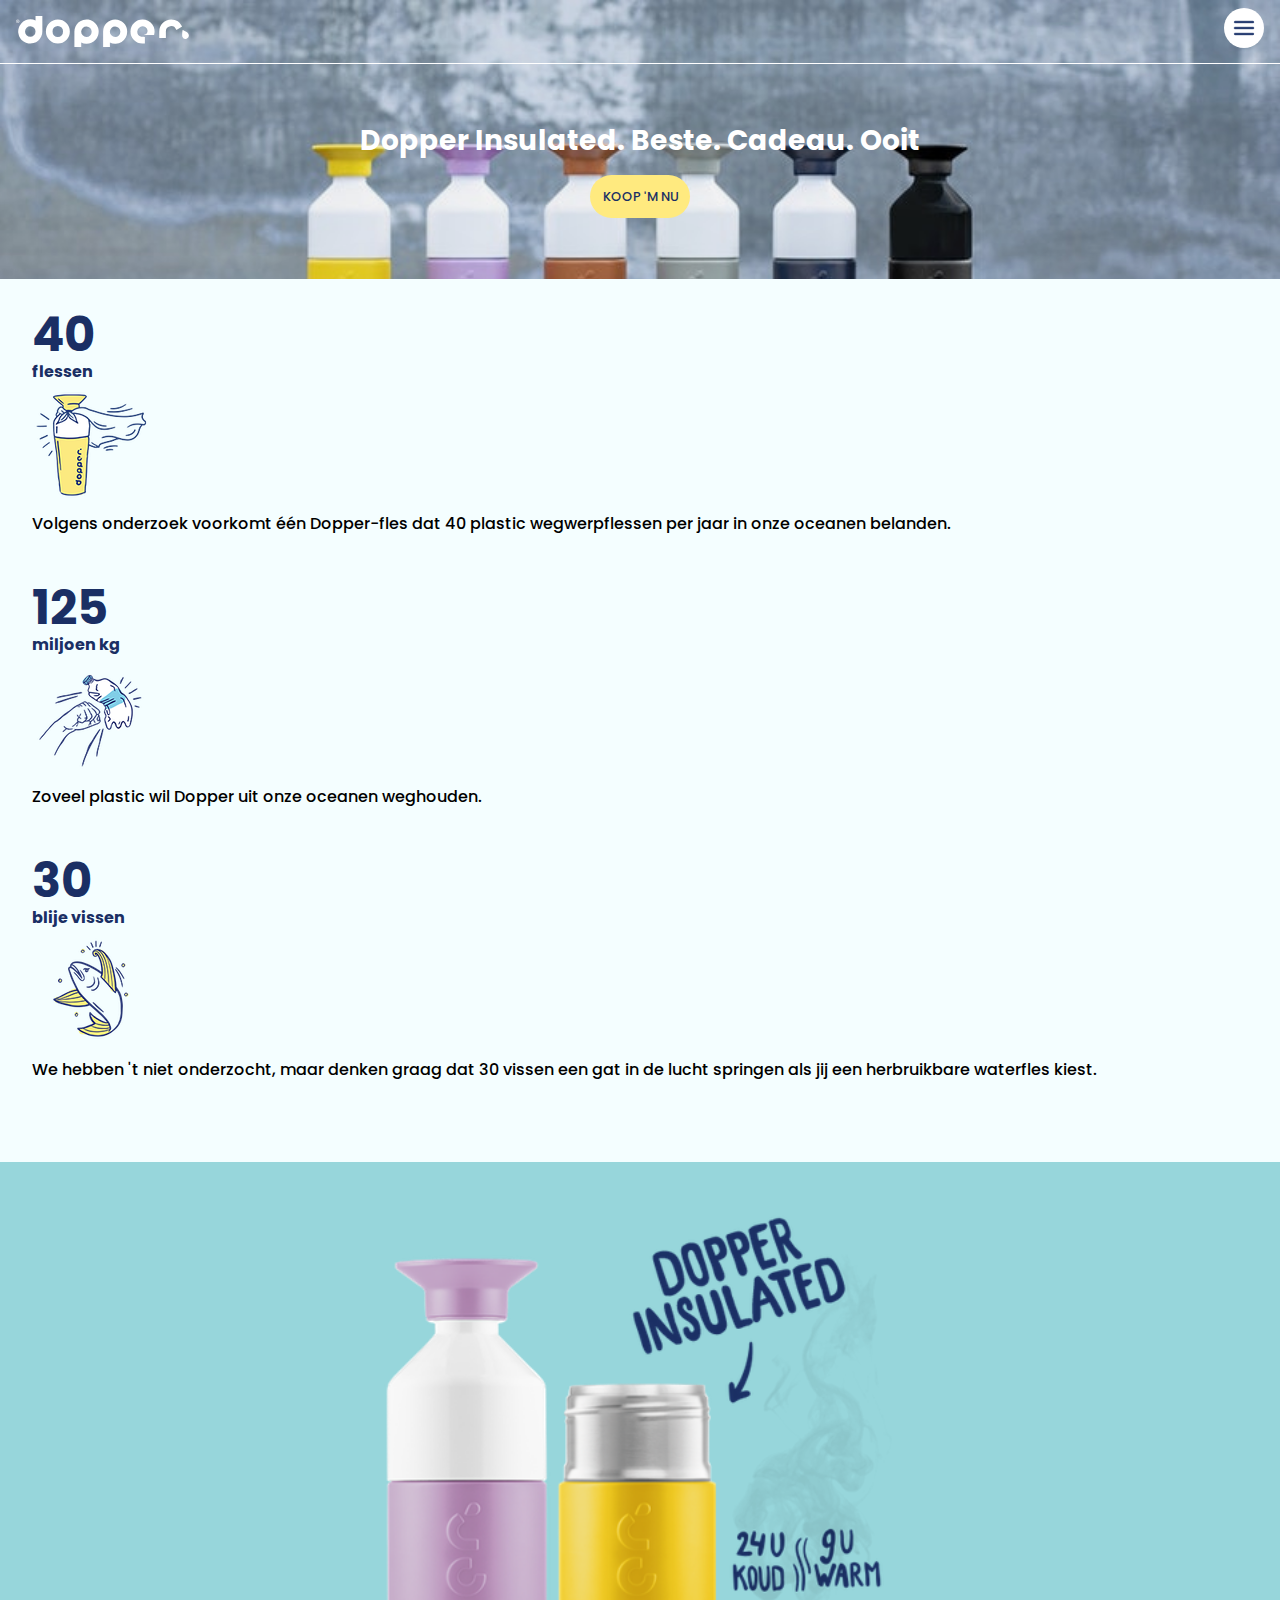
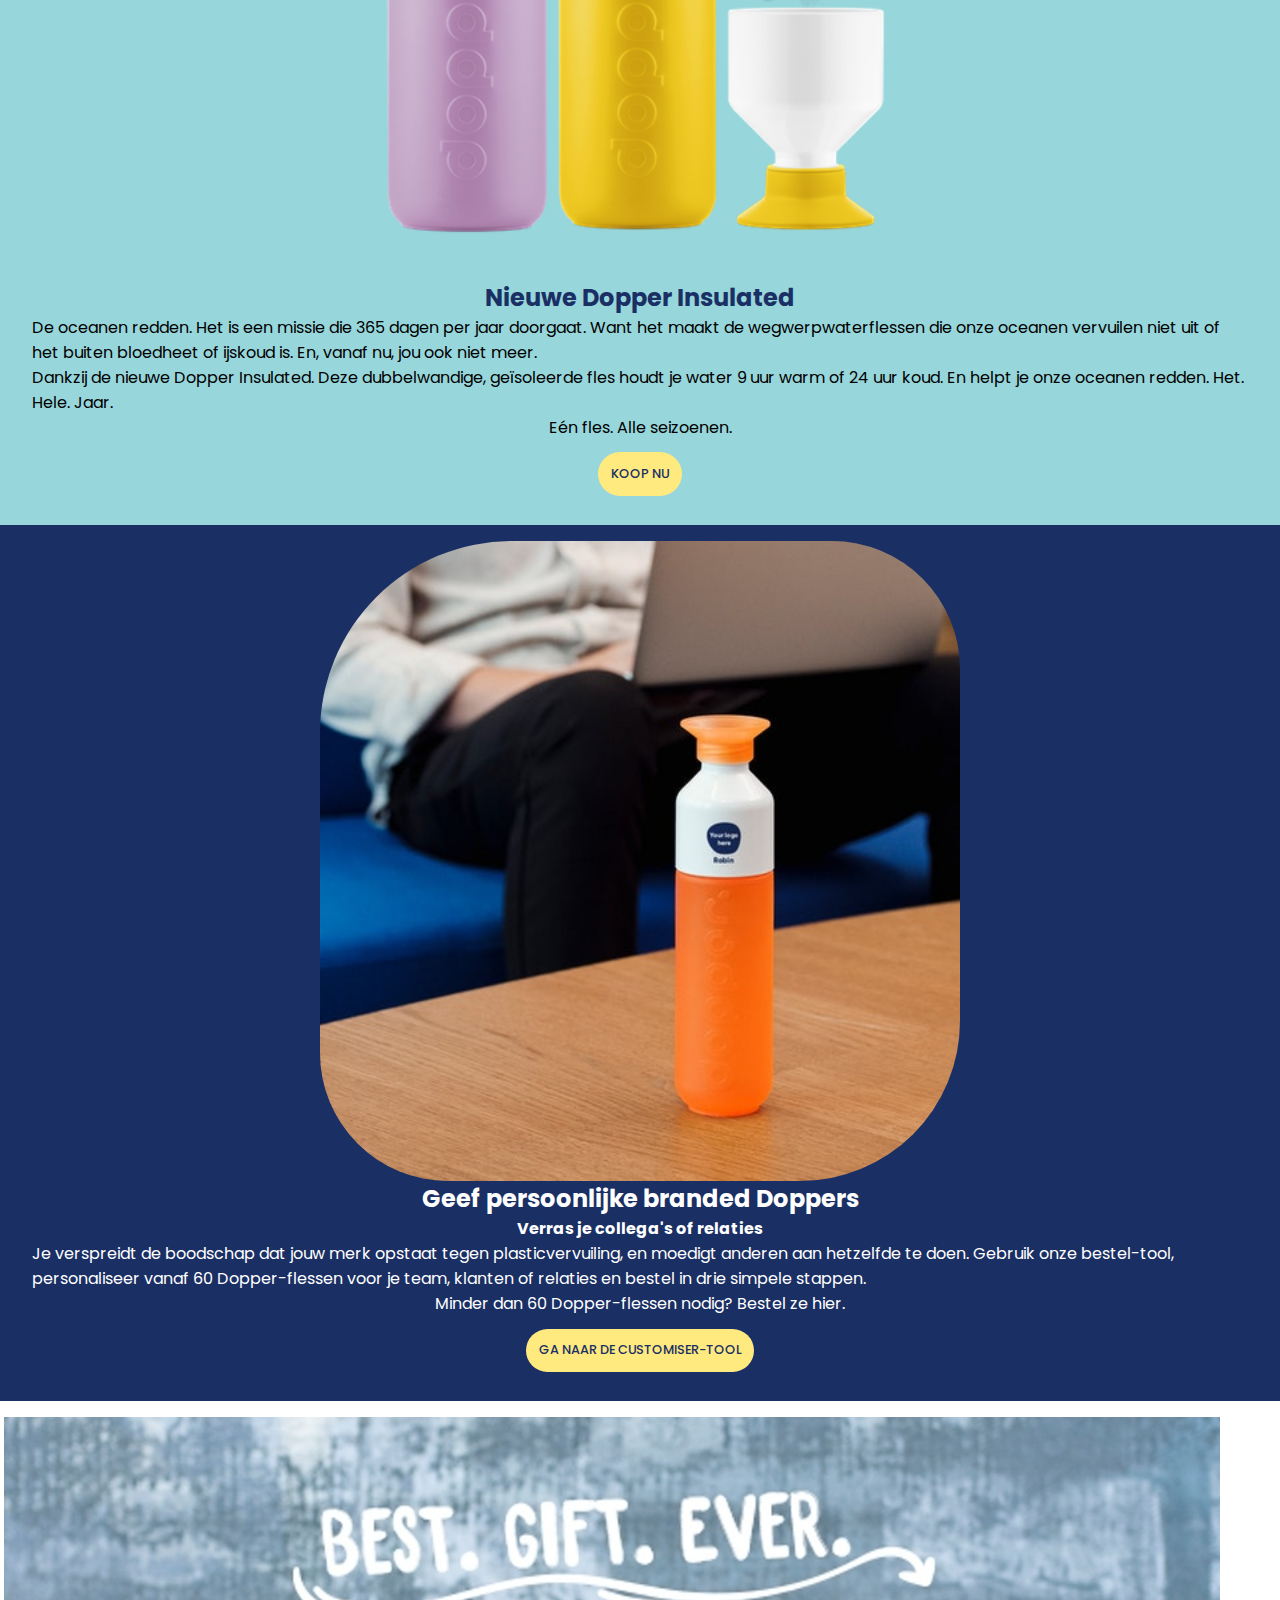
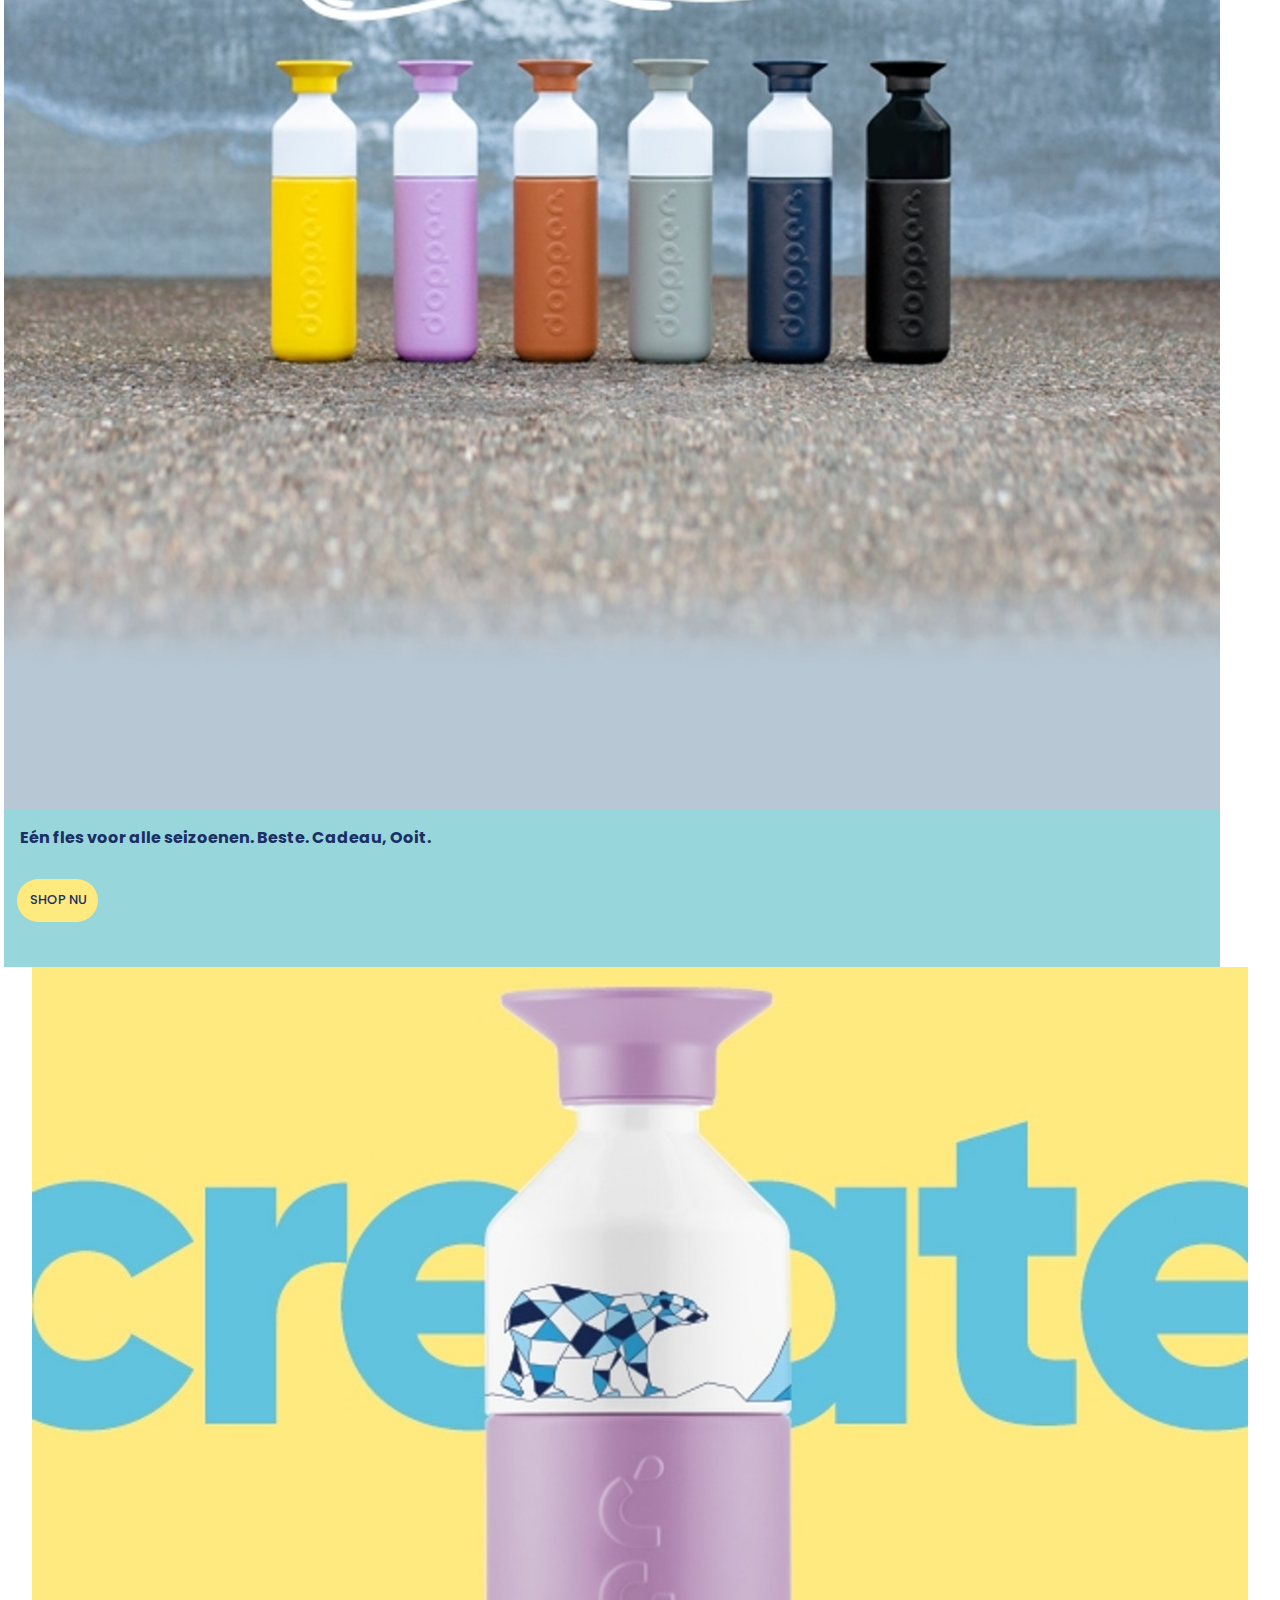
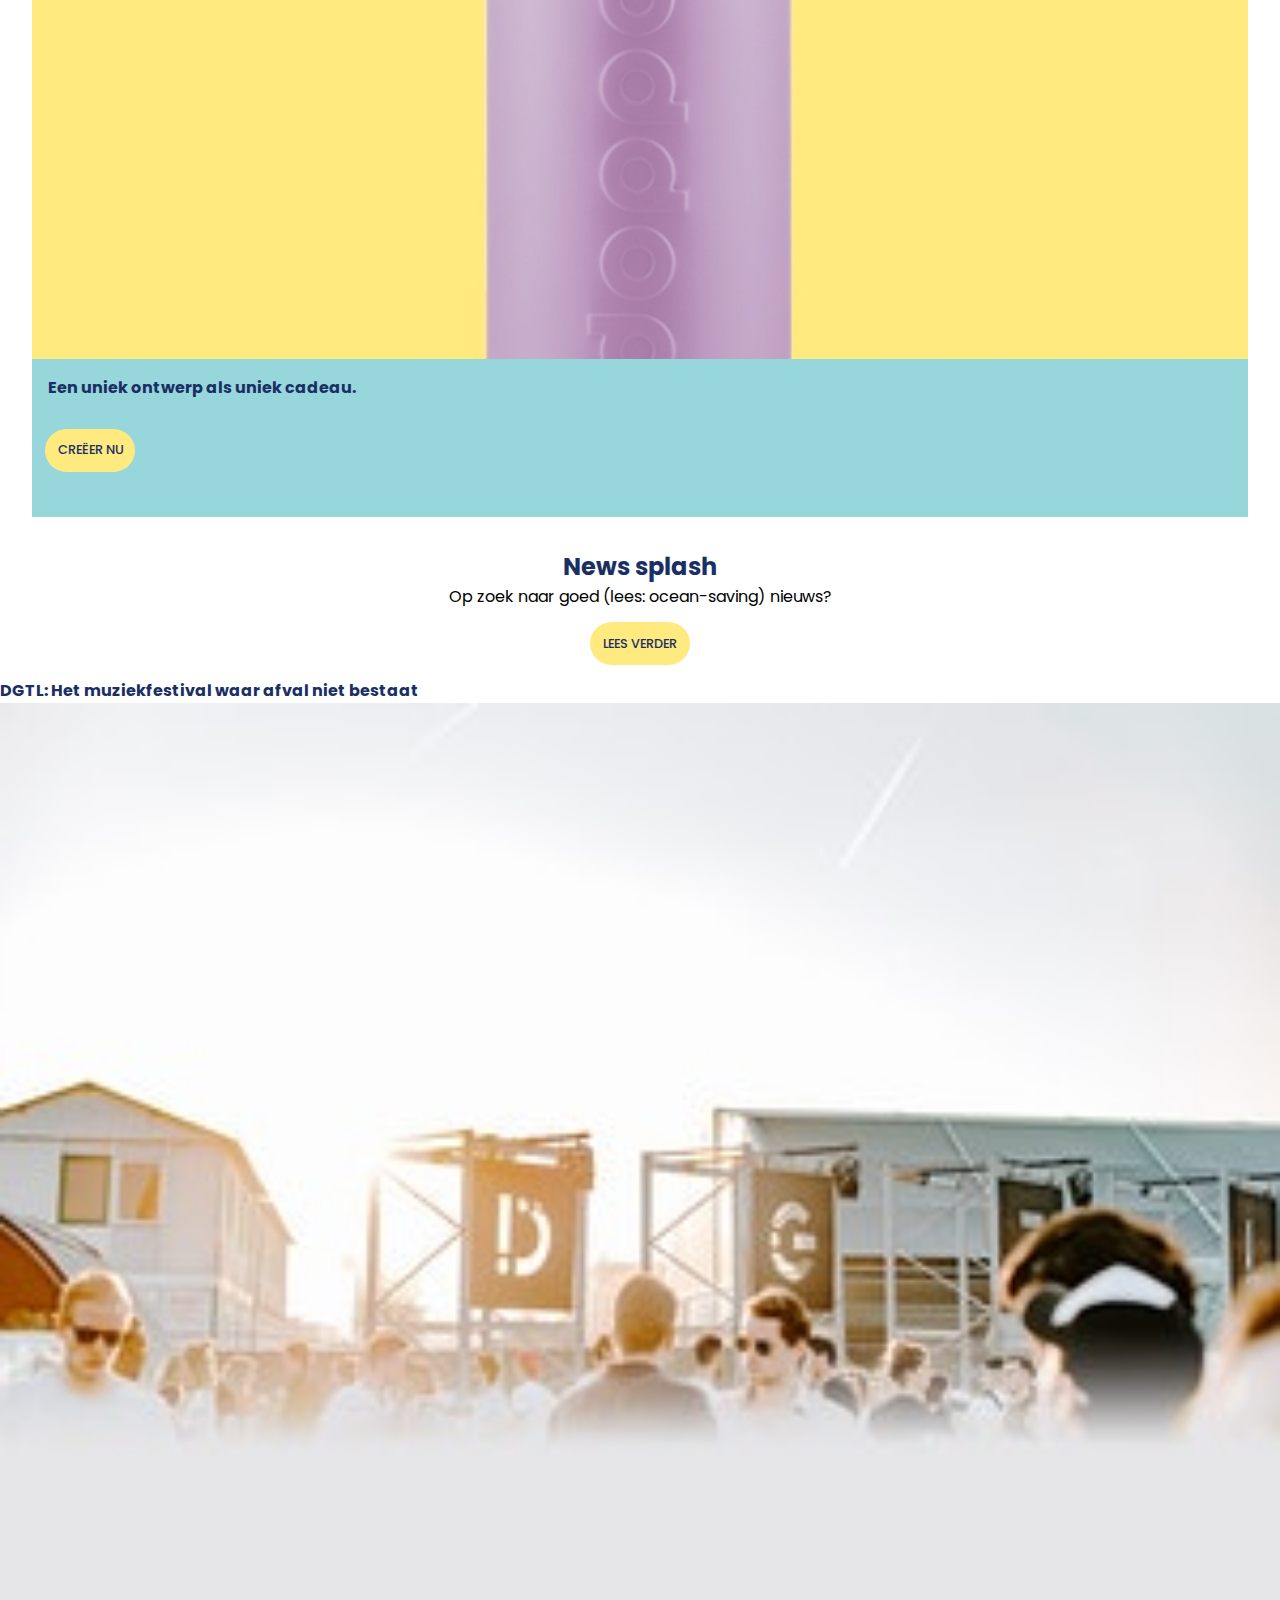
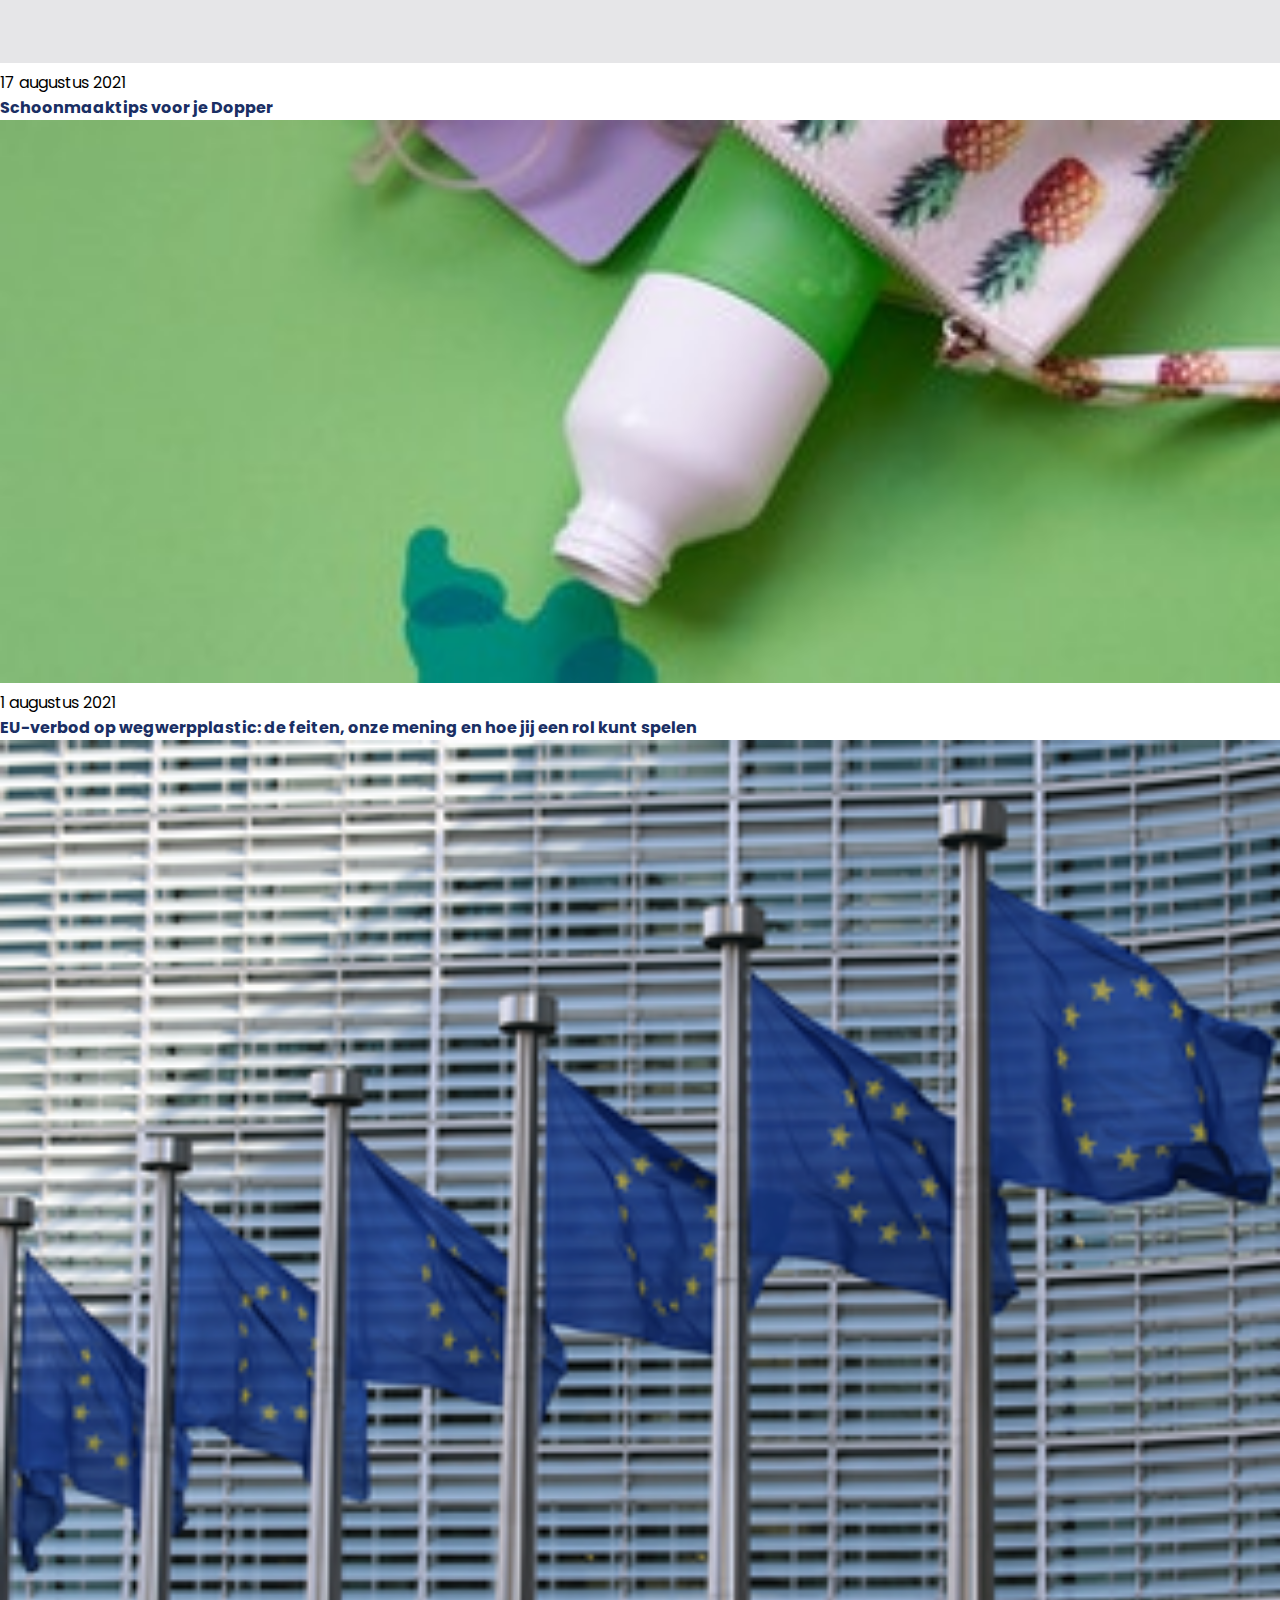
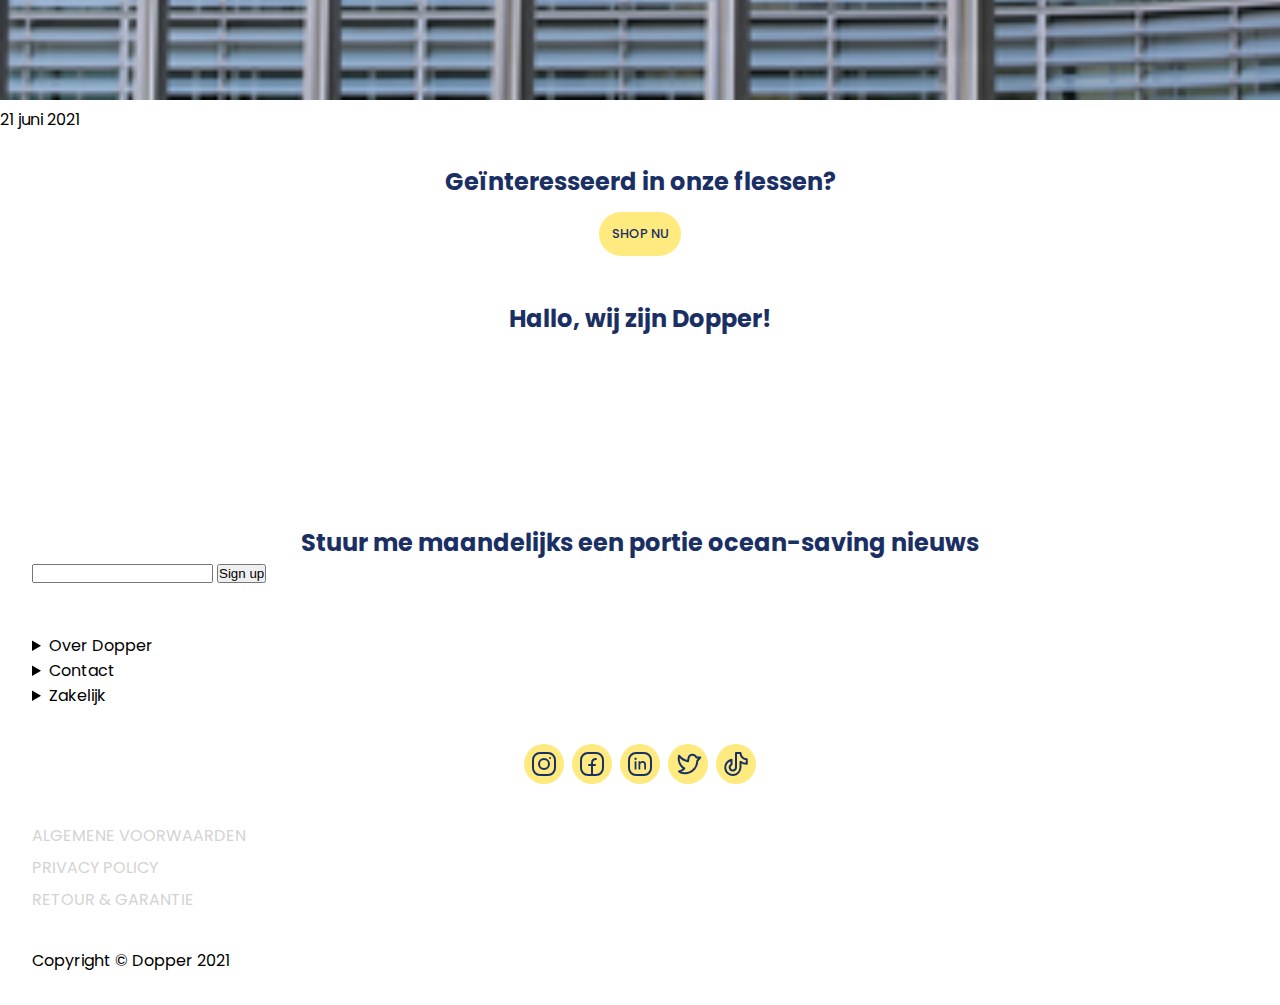
==== index.html @ 1d592035 "Add files via upload" ====
<!doctype html>
<html lang="nl">

<head>
	<meta charset="UTF-8">
	<meta name="author" content="jouw naam">
	<meta name="viewport" content="width=device-width, initial-scale=1">

	<title>Dopper</title>

	<link href="styles/style.css" rel="stylesheet">
	<link rel="preconnect" href="https://fonts.googleapis.com">
	<link rel="preconnect" href="https://fonts.gstatic.com" crossorigin>
	<link href="https://fonts.googleapis.com/css2?family=Poppins:ital,wght@0,100;0,200;0,300;0,400;0,500;0,600;0,700;0,800;0,900;1,100;1,200;1,300;1,400;1,500;1,600;1,700;1,800;1,900&display=swap" rel="stylesheet">
	<link rel="icon" type="image/svg+xml" href="images/dopper-favicon.png">
</head>

<body>
	<header>
		<section>
			<img src="./images/dopperwit.svg" alt="Dopper logo wit"> <!-- Logo -->
			<a><img src="./images/menu.png" alt="Hamburger menu"></a> <!-- Menu icon -->
		</section>
		<!-- Navigation -->
		<nav>
			<ul>
				<li><a href="#">Join our wave</a></li>
				<li><a href="./index.html">Home</a></li>
				<li><a href="./shop.html">Shop</a></li>
				<li><a href="#">Onze Missie</a></li>
				<li><a href="#">Zakelijk</a></li>
				<li><a href="#">Projecten</a></li>
				<li><a href="#">Blog</a></li>
			</ul>
		</nav>

		<!-- Intro tekst en button -->
		<section>
			<h1>Dopper Insulated. Beste. Cadeau. Ooit</h1>
			<a href="./shop.html">Koop 'm nu</a>
		</section>
	</header>
	<main>

		<!-- Lijst met data over Dopper -->
		<ul>
			<li>
				<h3><span>40</span> flessen</h3>

				<img src="./images/dopperhero.png" alt="Dopperfles met cape">
				<p>Volgens onderzoek voorkomt één Dopper-fles dat 40 plastic wegwerpflessen per jaar in onze oceanen
					belanden.</p>
			</li>
			<li>
				<h3><span>125</span> miljoen kg</h3>
				<img src="./images/dopperpunch.png" alt="Wegslaan van een plastic fles">
				<p>Zoveel plastic wil Dopper uit onze oceanen weghouden.</p>
			</li>
			<li>
				<h3><span>30</span> blije vissen</h3>
				<img src="./images/dopperfish.png" alt="Blije vis">
				<p>We hebben 't niet onderzocht, maar denken graag dat 30 vissen een gat in de lucht springen als jij
					een herbruikbare waterfles kiest.</p>
			</li>
		</ul>

		<!-- Cards -->
		<section>
			<h2>Nieuwe Dopper Insulated</h2>
			<img src="./images/dopper-insulated.png" alt="Dopper insulated, 24 uur koud en 9 uur warm">
			<p>De oceanen redden. Het is een missie die 365 dagen per jaar doorgaat. Want het maakt de
				wegwerpwaterflessen die onze oceanen vervuilen niet uit of het buiten bloedheet of ijskoud is. En, vanaf
				nu, jou ook niet meer.
			</p>
			<p>Dankzij de nieuwe Dopper Insulated. Deze dubbelwandige, geïsoleerde fles houdt je water 9 uur warm of 24
				uur koud. En helpt je onze oceanen redden. Het. Hele. Jaar.
			</p>
			<p>Eén fles. Alle seizoenen.</p>
			<a href="#">Koop nu</a>
		</section>
		<section>
			<h2>Geef persoonlijke branded Doppers</h2>
			<h3>Verras je collega's of relaties</h3>
			<img src="./images/branded-dopper.jpg" alt="Branded dopperfles">
			<p>Je verspreidt de boodschap dat jouw merk opstaat tegen plasticvervuiling, en moedigt anderen aan
				hetzelfde te doen. Gebruik onze bestel-tool, personaliseer vanaf 60 Dopper-flessen voor je team, klanten
				of relaties en bestel in drie simpele stappen.
			</p>
			<p>Minder dan 60 Dopper-flessen nodig? Bestel ze hier.</p>
			<a href="#">Ga naar de customiser-tool</a>
		</section>

		<section>
			<article>
				<h3>Eén fles voor alle seizoenen. Beste. Cadeau, Ooit.</h3>
				<img src="./images/best-gift-ever.jpg" alt="Selectie doppers als cadeau">
				<a href="#">Shop nu</a>
			</article>
			<article>
				<h3>Een uniek ontwerp als uniek cadeau.</h3>
				<img src="./images/create-dopper.jpg" alt="Dopper customizen">
				<a href="#">Creëer nu</a>
			</article>
		</section>

		<!-- Nieuws -->
		<section>
			<h2>News splash</h2>
			<p>Op zoek naar goed (lees: ocean-saving) nieuws?</p>
			<a href="#">Lees verder</a>

			<ul>
				<li>
					<h3>DGTL: Het muziekfestival waar afval niet bestaat</h3>
					<img src="./images/dgtl-festival.jpg" alt="DGTL Festival">
					<time datetime="2021-08-17">17 augustus 2021</time>
				</li>
				<li>
					<h3>Schoonmaaktips voor je Dopper</h3>
					<img src="./images/schoonmaken-dopper.jpg" alt="Schoonmaken Dopperfles">
					<time datetime="2021-08-01">1 augustus 2021</time>
				</li>
				<li>
					<h3>EU-verbod op wegwerpplastic: de feiten, onze mening en hoe jij een rol kunt spelen</h3>
					<img src="./images/eu-flags.png" alt="EU vlaggen">
					<time datetime="2021-06-21">21 juni 2021</time>
				</li>
			</ul>
		</section>

		<!-- Shop -->
		<section>
			<h2>Geïnteresseerd in onze flessen?</h2>
			<a href="./shop.html">Shop nu</a>
		</section>

		<!-- Wij zijn Dopper. introvideo -->
		<section>
			<h2>Hallo, wij zijn Dopper!</h2>
			<video></video>
		</section>

		<!-- Nieuwsbrief -->
		<section>
			<h2>Stuur me maandelijks een portie ocean-saving nieuws</h2>
			<form>
				<input type="email" name="email" id="email" required>
				<input type="submit" value="Sign up">
			</form>
		</section>
	</main>

	<footer>
		<!-- Details en summary voor FAQ -->
		<details>
			<summary>Over Dopper</summary>
			<ul>
				<li>
					<a href="#">Over Dopper</a>
				</li>
				<li>
					<a href="#">Onze projecten</a>
				</li>
				<li>
					<a href="#">Het team</a>
				</li>
			</ul>
		</details>

		<details>
			<summary>Contact</summary>
		</details>

		<details>
			<summary>Zakelijk</summary>
		</details>

		<!-- Socials buttons -->
		<section>
			<ul>
				<li>
					<a href="#"><img src="./images/instagram-icon.svg" alt="Instagram icon"></a>
				</li>
				<li>
					<a href="#"><img src="./images/facebook-icon.svg" alt="Facebook icon"></a>
				</li>
				<li>
					<a href="#"><img src="./images/linkedin-icon.svg" alt="LinkedIn icon"></a>
				</li>
				<li>
					<a href="#"><img src="./images/twitter-icon.svg" alt="Twitter icon"></a>
				</li>
				<li>
					<a href="#"><img src="./images/tiktok-icon.svg" alt="TikTok icon"></a>
				</li>
			</ul>
		</section>

		<!-- Algemene voorwaarden, privacy policy etc.-->
		<ul>
			<li><a href="#">Algemene voorwaarden</a></li>
			<li><a href="#">Privacy Policy</a></li>
			<li><a href="#">Retour & garantie</a></li>
		</ul>

		<p>Copyright © Dopper 2021</p>
	</footer>

	<script src="scripts/script.js"></script>
</body>

</html>
---- styles/style.css ----
/*CSS Reset http://meyerweb.com/eric/tools/css/reset/ */  

html, body, div, span, applet, object, iframe,
h1, h2, h3, h4, h5, h6, p, blockquote, pre,
a, abbr, acronym, address, big, cite, code,
del, dfn, em, img, ins, kbd, q, s, samp,
small, strike, strong, sub, sup, tt, var,
b, u, i, center,
dl, dt, dd, ol, ul, li,
fieldset, form, label, legend,
table, caption, tbody, tfoot, thead, tr, th, td,
article, aside, canvas, details, embed, 
figure, figcaption, footer, header, hgroup, 
menu, nav, output, ruby, section, summary,
time, mark, audio, video {
	margin: 0;
	padding: 0;
	border: 0;
	font-size: 100%;
	font: inherit;
	vertical-align: baseline;
}

/* CSS Document */
*, *::after, *::before, html {
  box-sizing:border-box;  
  padding: 0;
  margin: 0;
}

/* Defining variables for color palette */
:root {
  --brand-color-lightblue: RGB(244, 254, 255);
  --brand-color-darkblue: RGB(26, 47, 100);
  --brand-color-teal: RGB(151, 214, 219);
  --brand-color-yellow: RGB(255, 234, 127);
  --brand-color-white: white;
  --brand-color-lightgray: lightgray;
  --brand-color-black-overlay: rgba(0, 0, 0, 0.2);

}

body {
  font-family: 'Poppins', sans-serif;
}

h1 {
  margin-top: 2em;

  font-size: 1.75em;
  font-weight: 700;
  color: var(--brand-color-white);
  text-align: center;
}

h2 {
font-weight: 700;
font-size: 1.5em;
text-align: center;
color: var(--brand-color-darkblue);
}

h3 {
  font-weight: 700;
  color: var(--brand-color-darkblue);
}

p {
  text-align: left;
}

header {
  position: relative;
  width: 100%;
  height: auto;

  display: flex;
  flex-direction: column;
  align-items: center;
  justify-content: center;

  /* background: var(--brand-color-black-overlay); */

  /* add background color as overlay to image with z-index -1 */
  background-image: url("../images/homepage-header.jpg");
  background-position: center top;
  background-repeat: no-repeat;
  background-size: cover;
  box-shadow: inset 0 0 48em var(--brand-color-black-overlay);
}

header nav {
  display: flex;
  align-items: left;
  flex-direction: column;

}

header nav ul {
  padding: 4em 2em 2em 2em;

  position: fixed;
  left: 0;
  top: 0;
  bottom: 0;
  right: 0;

  list-style: none;
  background-color: var(--brand-color-white);

  line-height: 3;

  /* places the nav ul above all content, but below the heading*/
  z-index: 4;
  transform: translateX(100%);
}

header nav ul.showMenu {
  transform: translateX(0%);
}

header nav ul li a {
  text-decoration: none;
  color: var(--brand-color-darkblue);
  font-size: 1.75em;
  font-weight: 700;
  opacity: 0.6;
}

header nav ul li a:active, a:after {
  opacity: 1;
  text-decoration: underline;
  text-decoration-style: solid 3em;
  text-decoration-color: var(--brand-color-yellow);
}

header section:first-of-type {
  width: 100vw;
  position: fixed;
  top: 0;

  z-index: 5; /* fixed header should always be on front of other content */

  padding: .5em 1em .5em 1em;

  display: flex;
  flex-direction: row;
  justify-content: space-between;
  align-items: center;

  border-bottom: .1em solid var(--brand-color-white);
}

header section:first-of-type > img {
  /* width: 40vw;
  height: auto; */
  height: 2em;
  width: auto;
}

header section:first-of-type a img {
  width: 2.5em;
  height: 2.5em;
  
  padding: .5em;

  background-color: var(--brand-color-white);

  border-radius: 2em;
}

header section:nth-of-type(2) {
  display: flex;
  flex-direction: column;
  align-items: center;
  justify-content: center;

  margin: 4em 2em 3em 2em;
}

header section:nth-of-type(2) a {
  font-size: 0.8em;
  text-decoration: none;
  font-weight: 500;
  text-transform: uppercase;

  color: var(--brand-color-darkblue);
  background-color: var(--brand-color-yellow);
  padding: 1em;
  margin: 1em;

  border-radius: 2em;
}

main a {
  font-size: 0.8em;
  text-decoration: none;
  font-weight: 500;
  text-transform: uppercase;

  color: var(--brand-color-darkblue);
  background-color: var(--brand-color-yellow);
  padding: 1em;
  margin: 1em;

  border-radius: 2em;
}

/* selector for the direct ul child of the main element */
main > ul {
  list-style-type: none;
  background-color: var(--brand-color-lightblue);
  padding: 2em;
}

main > ul p {
  font-weight: 500;
}

main > ul li {
  margin-bottom: 3em;
}

main > ul li h3 {
  word-break: break-word;
  width: 8em;
}

main > ul li h3 span {
  font-size: 3em;
  line-height: 1;
  padding-right: 1em;
}

main section {
  padding: 1em 2em 1em 2em;
}

main section:first-of-type {
  display: flex;
  flex-direction: column;
  justify-content: center;
  align-items: center;

  background-color: var(--brand-color-teal);
}

main section:first-of-type img {
  width: 50vw;
  /* puts image first in flex-order */
  order: -1;
}

main section:nth-of-type(2) {
  display: flex;
  flex-direction: column;
  justify-content: center;
  align-items: center;

  background-color: var(--brand-color-darkblue);
  color: var(--brand-color-white);
}

main section:nth-of-type(2) h2, 
main section:nth-of-type(2) h3 {
  color: var(--brand-color-white);
}

main section:nth-of-type(2) img {
  width: 50vw;
  /* puts image first in flex-order */
  order: -1; 

  /* crops the image asymmetrically: roundness in 4 values */
  border-radius: 12em 8em 10em 8em;
}

main section:nth-of-type(3) {
  /* position is relative so two child sections can be placed inside it with absolute positions */
  position: relative;
}

main section:nth-of-type(3) article {
  display: flex;
  flex-direction: column;
  align-items: flex-start;
  justify-content: flex-start;

  padding-bottom: 2em;

  background-color: var(--brand-color-teal);
}

main section:nth-of-type(3) article:first-of-type {
  position: relative;
  right: 1.75em;
}

main section:nth-of-type(3) article img {
  width: 100%;

  order: -1;
}

main section:nth-of-type(3) article h3 {
  padding: 1em;
}

main section:nth-of-type(4) img {
width: 100vw;
padding: 0;
}

main section:nth-of-type(4) ul {
  list-style: none;
}

main section:nth-of-type(4) {
  display: flex;
  flex-direction: column;
  justify-content: flex-start;
  align-items: center;
}

main section:nth-of-type(5) {
  display: flex;
  flex-direction: column;
  align-items: center;
  justify-content: center;
}

footer {
  padding: 2em;
}

/* details here*/

/* social media links */
footer section {
  display: flex;
  align-items: center;
  justify-content: center;

  margin-top: 2em;
}

footer section ul {
  display: flex;
  flex-direction: row;
  justify-content: flex-start;

  text-decoration: none;
  list-style: none;
}

footer section ul li {
  padding: .25em;
  margin: .25em;
  background-color: var(--brand-color-yellow);
  border-radius: 2em;
}

footer section ul li a {
  display: flex;
  align-items: center;
  justify-content: center;
}

/* extra links (terms & conditions, privacy policy & return policy) */
footer > ul {
  margin-top: 2em;
  list-style: none;
}

footer > ul li a {
  text-decoration: none;
  line-height: 2;

  color: var(--brand-color-lightgray);
  text-transform: uppercase;
}

/* copyright p */
footer p {
  margin-top: 2em;
}
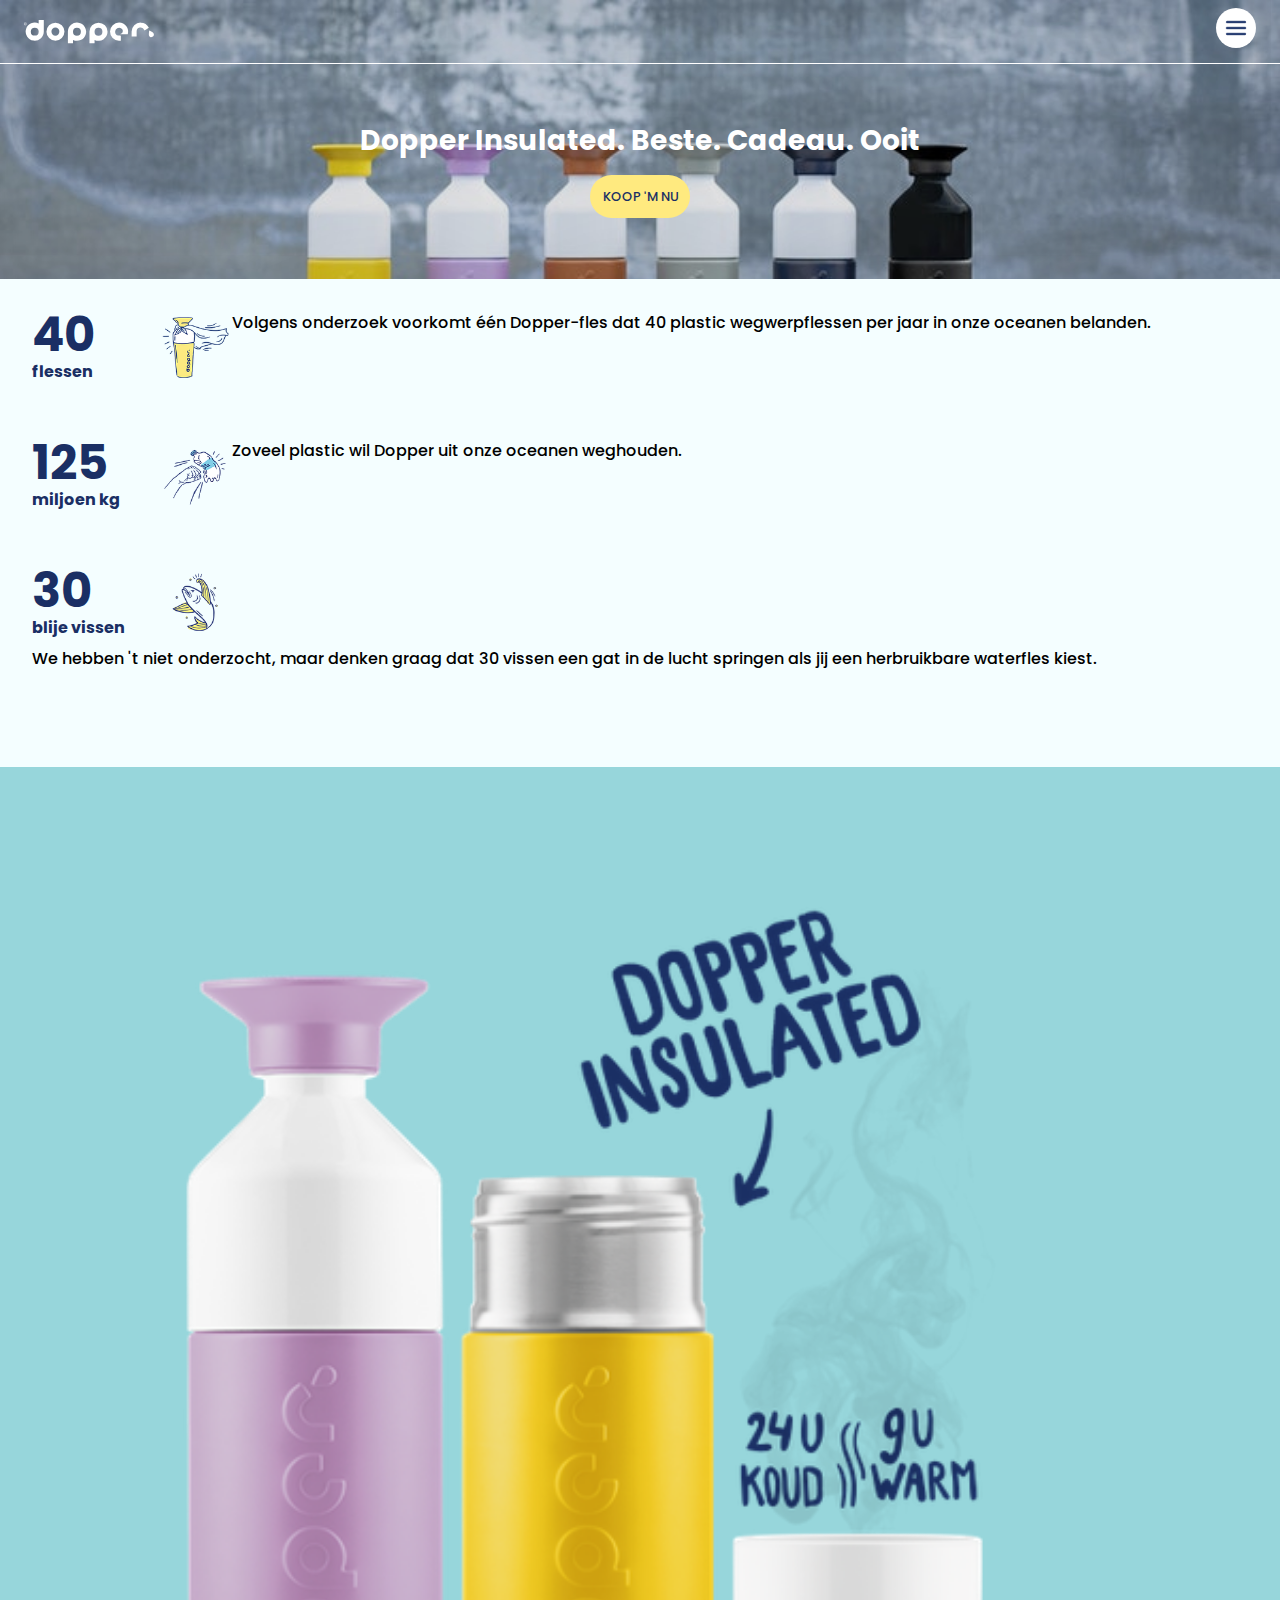
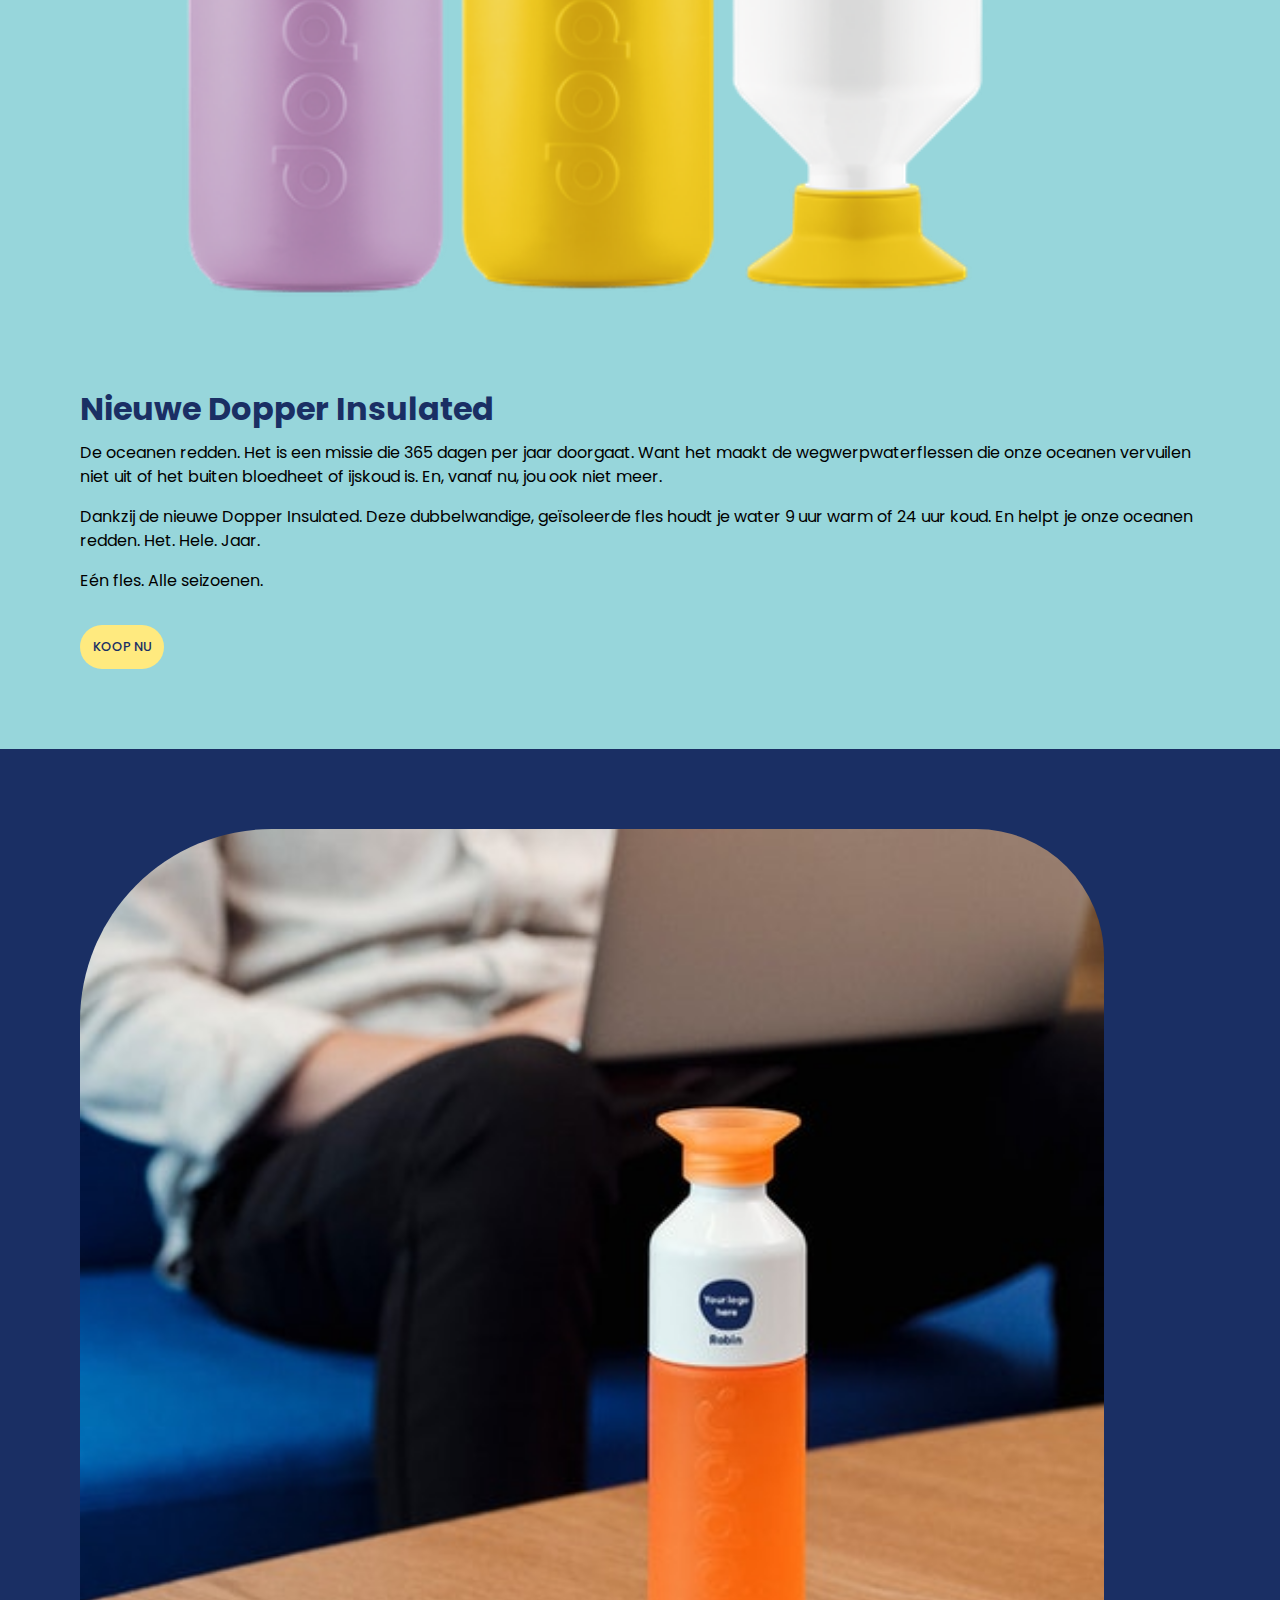
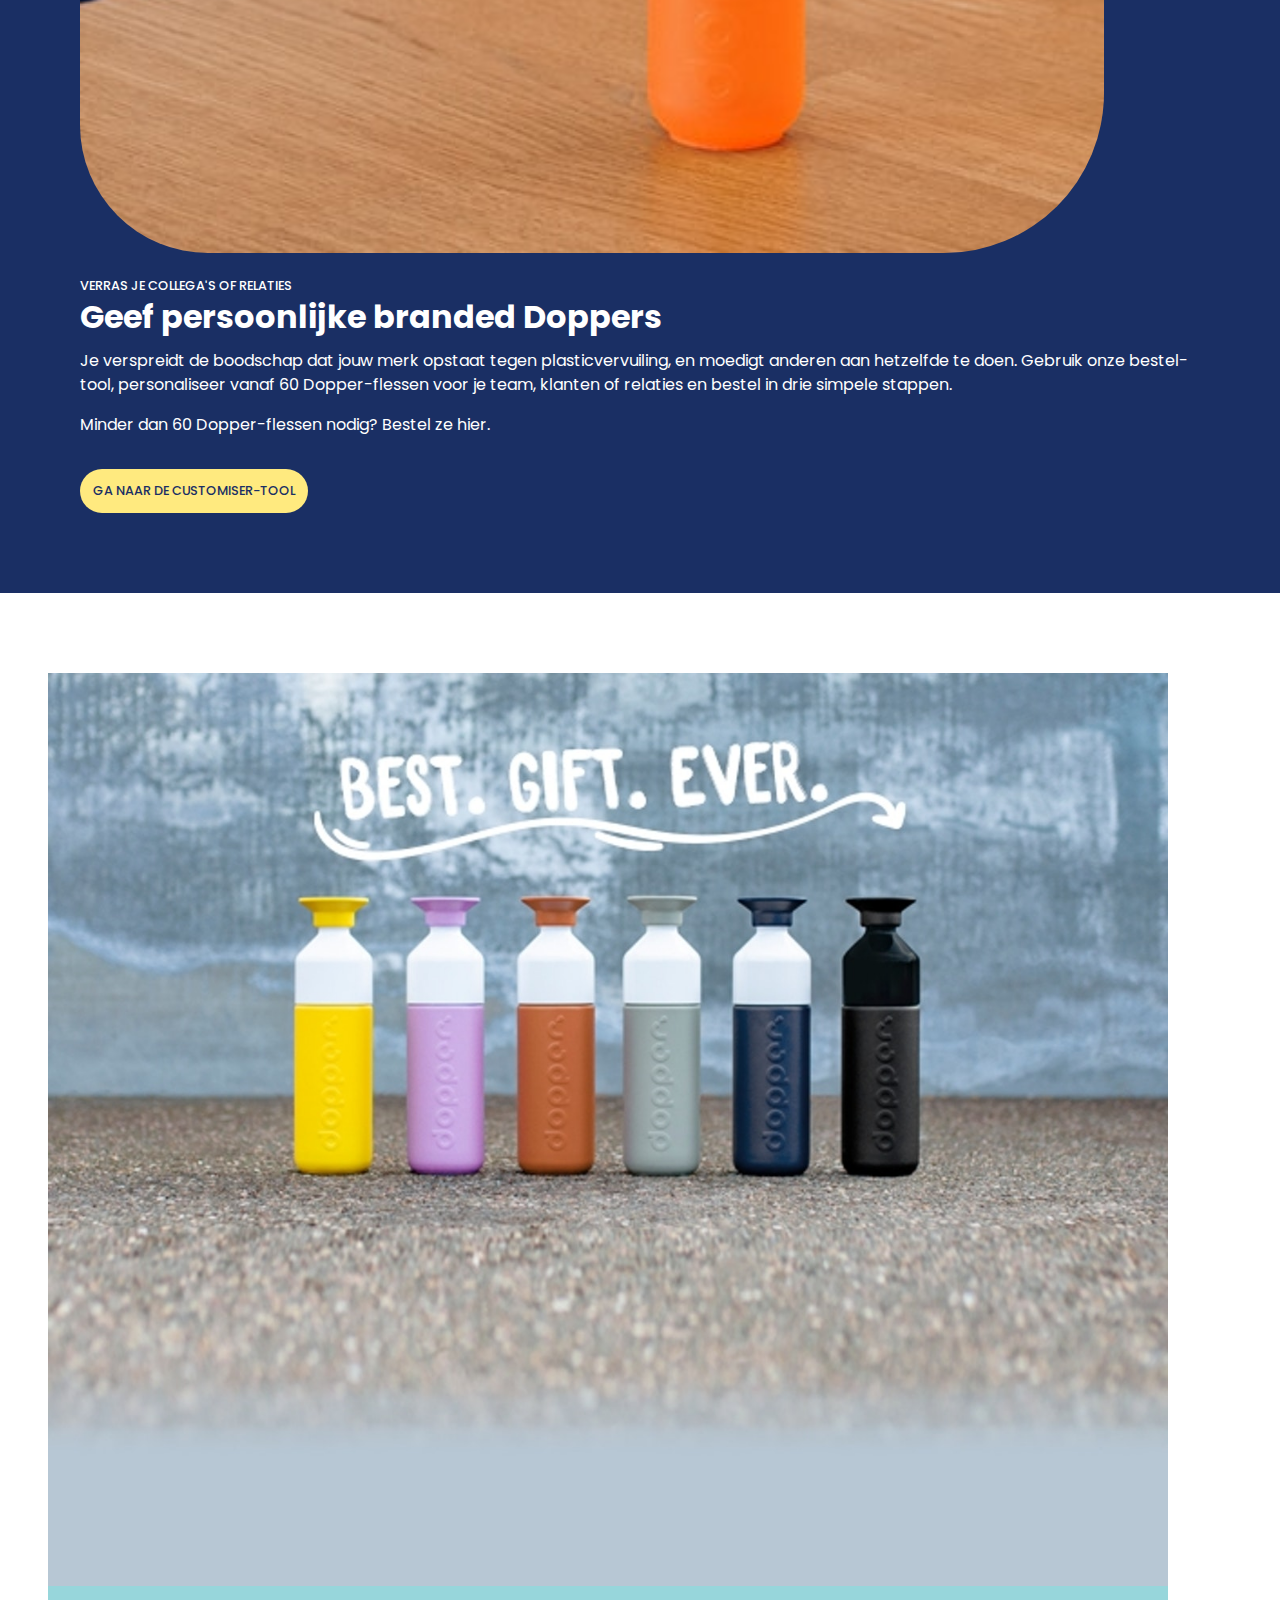
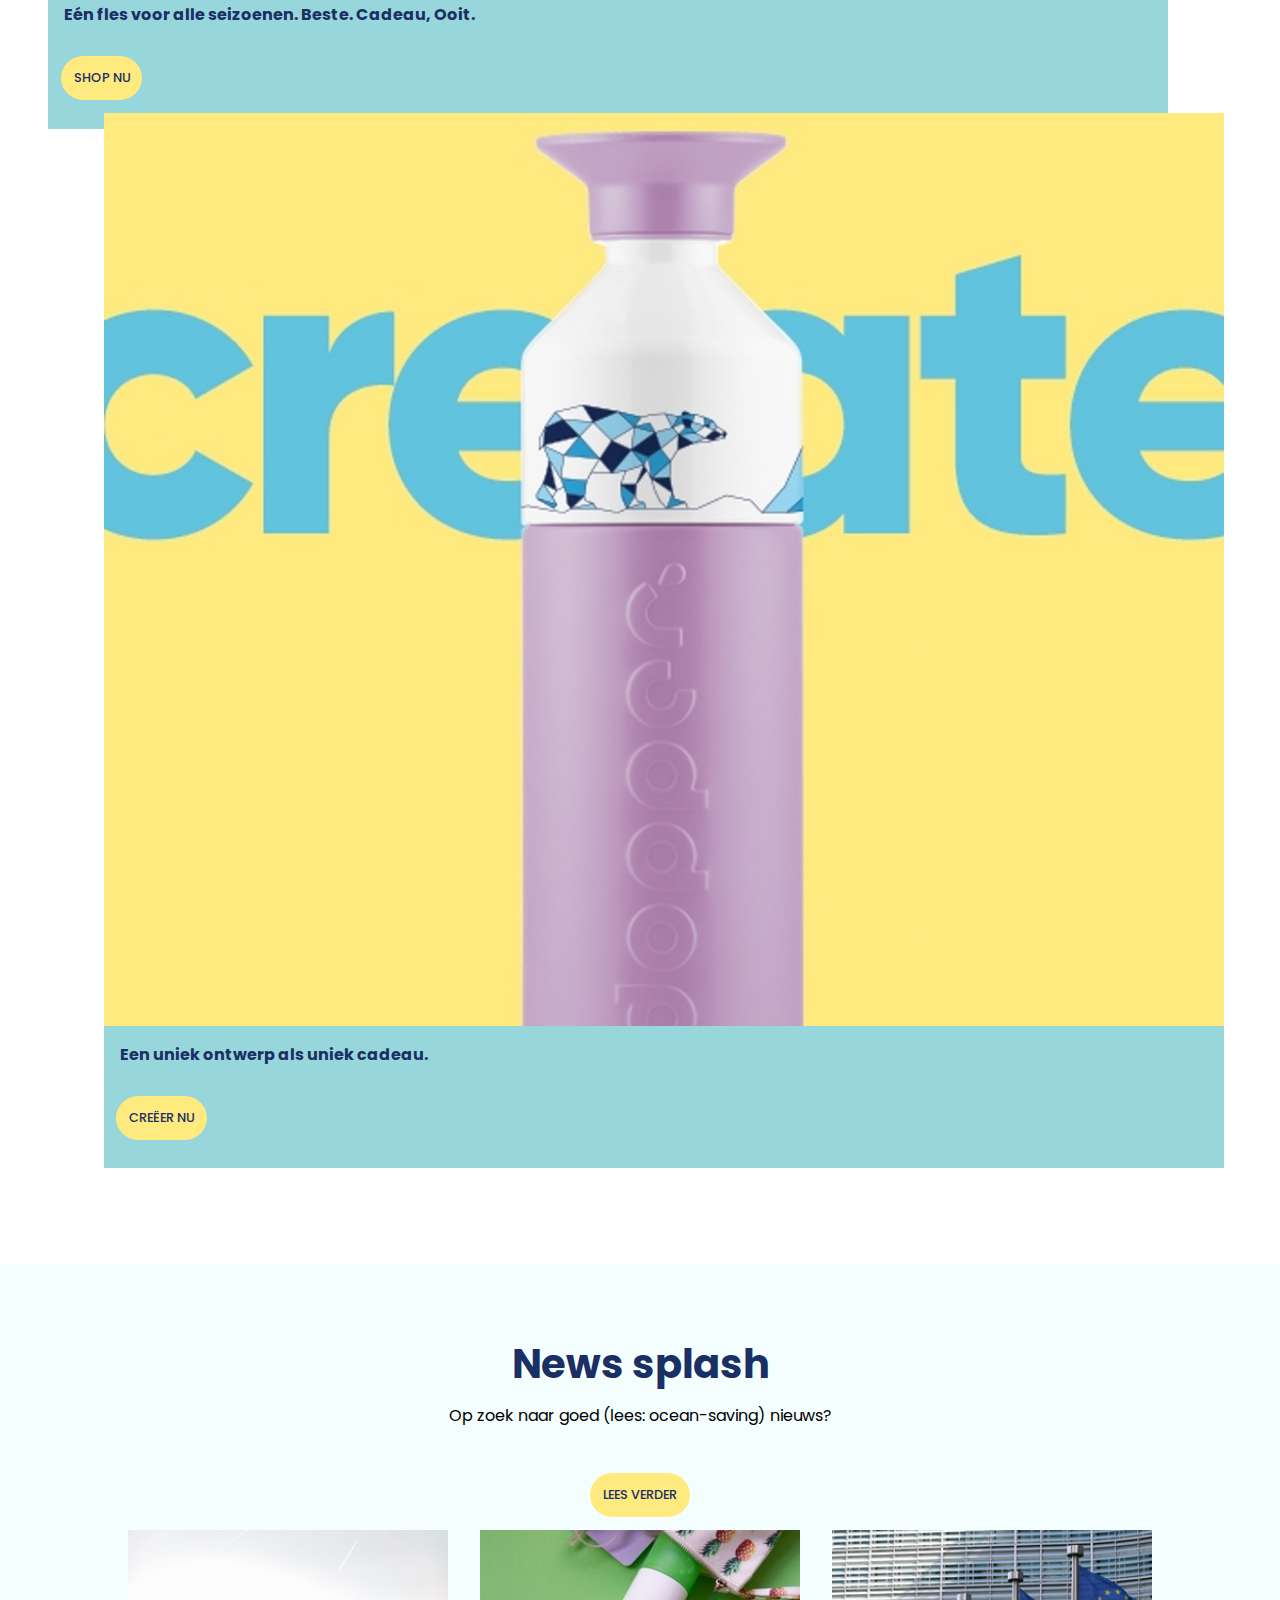
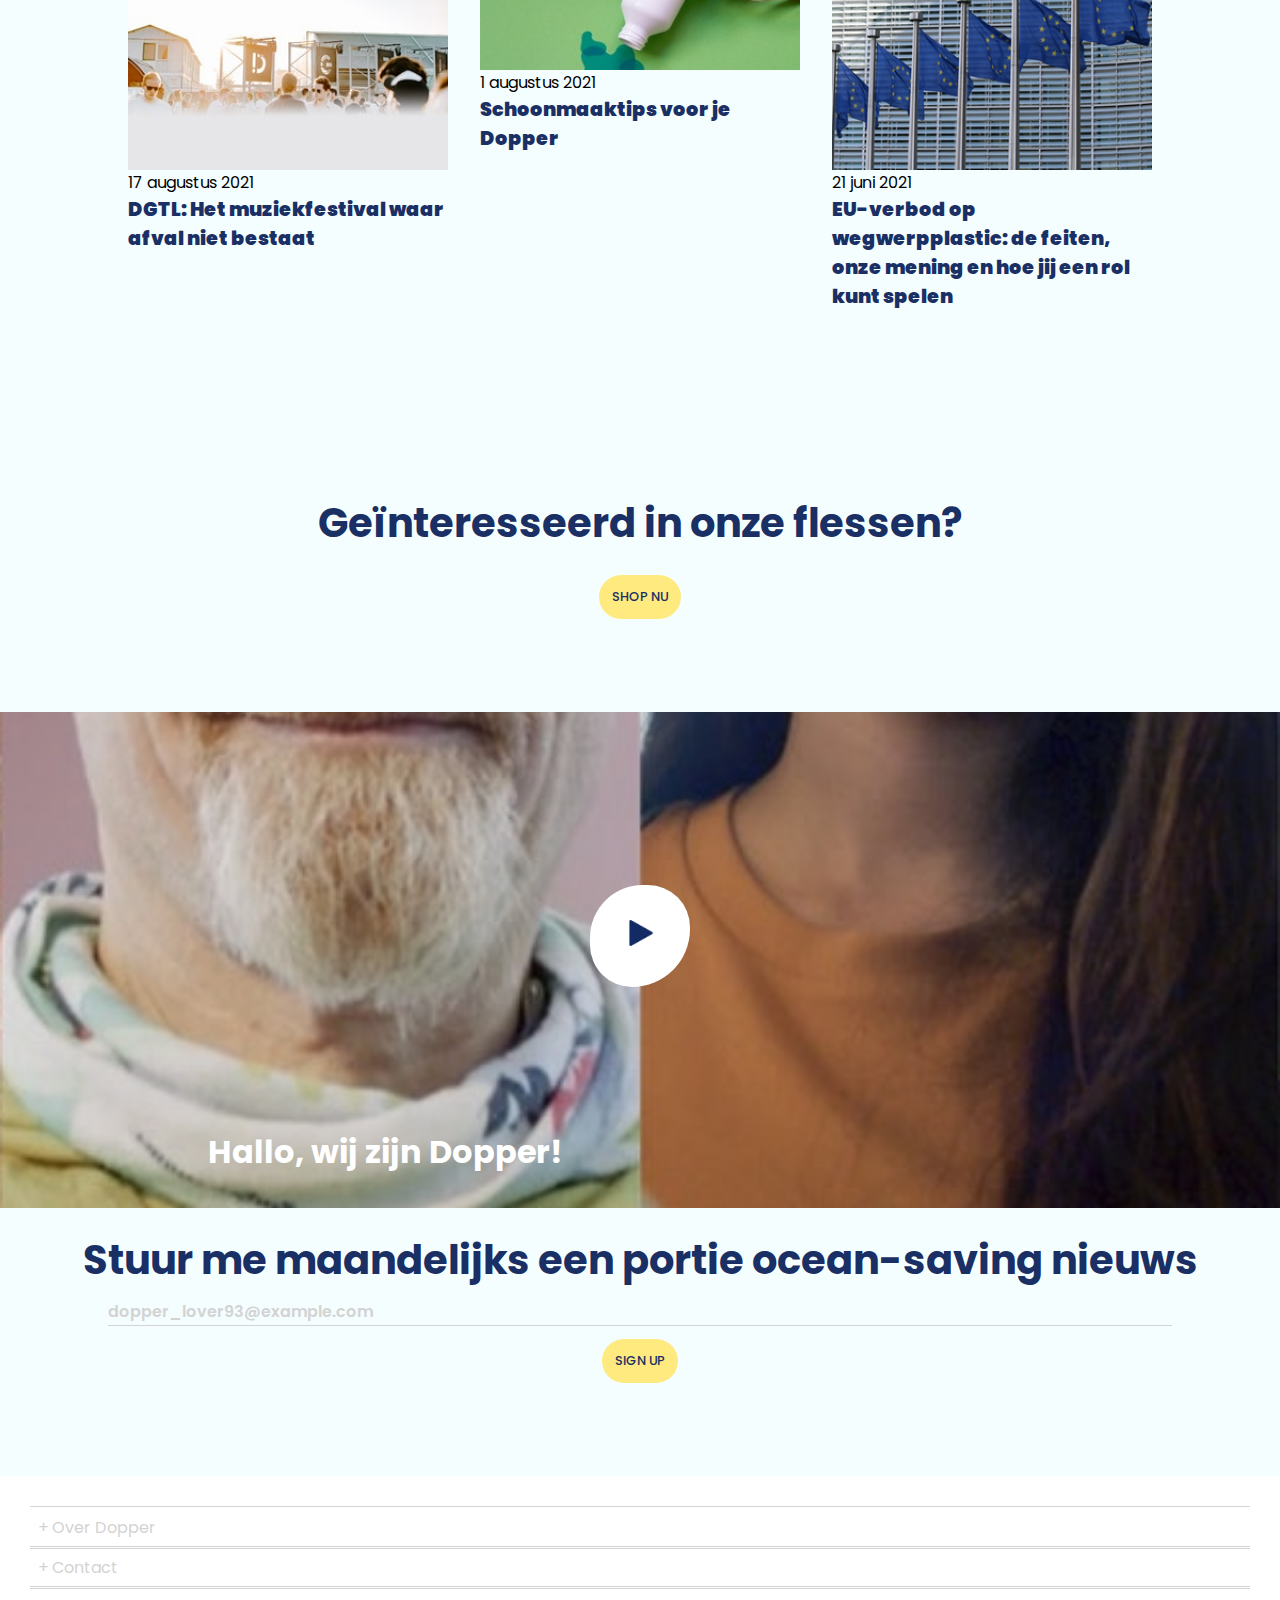
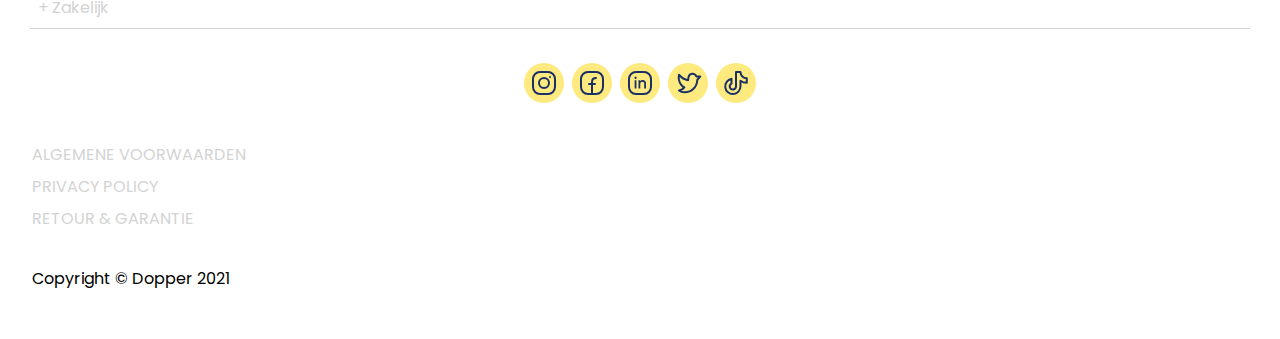
==== commit 16316b22: "Add files via upload" ====
--- a/index.html
+++ b/index.html
@@ -19,7 +19,7 @@
 	<header>
 		<section>
 			<img src="./images/dopperwit.svg" alt="Dopper logo wit"> <!-- Logo -->
-			<a><img src="./images/menu.png" alt="Hamburger menu"></a> <!-- Menu icon -->
+			<a href="#"><img src="./images/menu.png" alt="Hamburger menu"></a> <!-- Menu icon -->
 		</section>
 		<!-- Navigation -->
 		<nav>
@@ -34,7 +34,7 @@
 			</ul>
 		</nav>
 
-		<!-- Intro tekst en button -->
+		<!-- Intro text and button -->
 		<section>
 			<h1>Dopper Insulated. Beste. Cadeau. Ooit</h1>
 			<a href="./shop.html">Koop 'm nu</a>
@@ -42,10 +42,10 @@
 	</header>
 	<main>
 
-		<!-- Lijst met data over Dopper -->
+		<!-- List with Dopper data -->
 		<ul>
 			<li>
-				<h3><span>40</span> flessen</h3>
+				<h3><span>40</span> flessen</h3> <!-- span selects number to style seperately -->
 
 				<img src="./images/dopperhero.png" alt="Dopperfles met cape">
 				<p>Volgens onderzoek voorkomt één Dopper-fles dat 40 plastic wegwerpflessen per jaar in onze oceanen
@@ -65,7 +65,7 @@
 		</ul>
 
 		<!-- Cards -->
-		<section>
+		<section> <!-- Section 1 -->
 			<h2>Nieuwe Dopper Insulated</h2>
 			<img src="./images/dopper-insulated.png" alt="Dopper insulated, 24 uur koud en 9 uur warm">
 			<p>De oceanen redden. Het is een missie die 365 dagen per jaar doorgaat. Want het maakt de
@@ -78,7 +78,7 @@
 			<p>Eén fles. Alle seizoenen.</p>
 			<a href="#">Koop nu</a>
 		</section>
-		<section>
+		<section> <!-- Section 2 -->
 			<h2>Geef persoonlijke branded Doppers</h2>
 			<h3>Verras je collega's of relaties</h3>
 			<img src="./images/branded-dopper.jpg" alt="Branded dopperfles">
@@ -90,7 +90,8 @@
 			<a href="#">Ga naar de customiser-tool</a>
 		</section>
 
-		<section>
+		<!-- Featured cards extra -->
+		<section> <!-- Section 3 -->
 			<article>
 				<h3>Eén fles voor alle seizoenen. Beste. Cadeau, Ooit.</h3>
 				<img src="./images/best-gift-ever.jpg" alt="Selectie doppers als cadeau">
@@ -103,8 +104,8 @@
 			</article>
 		</section>
 
-		<!-- Nieuws -->
-		<section>
+		<!-- News 'splash' -->
+		<section> <!-- Section 4 -->
 			<h2>News splash</h2>
 			<p>Op zoek naar goed (lees: ocean-saving) nieuws?</p>
 			<a href="#">Lees verder</a>
@@ -129,23 +130,23 @@
 		</section>
 
 		<!-- Shop -->
-		<section>
+		<section> <!-- Section 5 -->
 			<h2>Geïnteresseerd in onze flessen?</h2>
 			<a href="./shop.html">Shop nu</a>
 		</section>
 
-		<!-- Wij zijn Dopper. introvideo -->
-		<section>
+		<!-- Link to Dopper introvideo -->
+		<section> <!-- Section 6 -->
 			<h2>Hallo, wij zijn Dopper!</h2>
-			<video></video>
-		</section>
-
-		<!-- Nieuwsbrief -->
-		<section>
+			<a href="#"><img src="./images/play.png" alt="Play knop"></a>
+		</section>
+
+		<!-- Newsletter -->
+		<section> <!-- Section 7 -->
 			<h2>Stuur me maandelijks een portie ocean-saving nieuws</h2>
 			<form>
-				<input type="email" name="email" id="email" required>
-				<input type="submit" value="Sign up">
+				<input type="email" name="email" id="email" placeholder="dopper_lover93@example.com" required>
+				<button>Sign up</button>
 			</form>
 		</section>
 	</main>
@@ -169,10 +170,32 @@
 
 		<details>
 			<summary>Contact</summary>
+			<ul>
+				<li>
+					<a href="#">Over Dopper</a>
+				</li>
+				<li>
+					<a href="#">Onze projecten</a>
+				</li>
+				<li>
+					<a href="#">Het team</a>
+				</li>
+			</ul>
 		</details>
 
 		<details>
 			<summary>Zakelijk</summary>
+			<ul>
+				<li>
+					<a href="#">Over Dopper</a>
+				</li>
+				<li>
+					<a href="#">Onze projecten</a>
+				</li>
+				<li>
+					<a href="#">Het team</a>
+				</li>
+			</ul>
 		</details>
 
 		<!-- Socials buttons -->
--- a/styles/style.css
+++ b/styles/style.css
@@ -36,7 +36,7 @@
   --brand-color-yellow: RGB(255, 234, 127);
   --brand-color-white: white;
   --brand-color-lightgray: lightgray;
-  --brand-color-black-overlay: rgba(0, 0, 0, 0.2);
+  --brand-color-black-overlay: rgba(0, 0, 0, 0.5);
 
 }
 
@@ -46,18 +46,20 @@
 
 h1 {
   margin-top: 2em;
+  text-align: center;
 
   font-size: 1.75em;
   font-weight: 700;
   color: var(--brand-color-white);
+}
+
+h2 {
+  font-weight: 700;
+  font-size: 2em;
   text-align: center;
-}
-
-h2 {
-font-weight: 700;
-font-size: 1.5em;
-text-align: center;
-color: var(--brand-color-darkblue);
+  line-height: 1;
+  color: var(--brand-color-darkblue);
+  padding-bottom: .5em;
 }
 
 h3 {
@@ -67,6 +69,8 @@
 
 p {
   text-align: left;
+  line-height: 1.5;
+  padding-bottom: 1em;
 }
 
 header {
@@ -108,7 +112,7 @@
   list-style: none;
   background-color: var(--brand-color-white);
 
-  line-height: 3;
+  line-height: 2.5;
 
   /* places the nav ul above all content, but below the heading*/
   z-index: 4;
@@ -141,7 +145,7 @@
 
   z-index: 5; /* fixed header should always be on front of other content */
 
-  padding: .5em 1em .5em 1em;
+  padding: .5em 1.5em .5em 1.5em;
 
   display: flex;
   flex-direction: row;
@@ -151,10 +155,13 @@
   border-bottom: .1em solid var(--brand-color-white);
 }
 
+header section:first-of-type.scrollHeader {
+  background-color: var(--brand-color-white);
+  border-bottom: .1em solid var(--brand-color-lightgray);
+}
+
 header section:first-of-type > img {
-  /* width: 40vw;
-  height: auto; */
-  height: 2em;
+  height:1.5em;
   width: auto;
 }
 
@@ -169,6 +176,10 @@
   border-radius: 2em;
 }
 
+header section:first-of-type a img.exitMenu {
+  background-color: var(--brand-color-darkblue);
+}
+
 header section:nth-of-type(2) {
   display: flex;
   flex-direction: column;
@@ -192,7 +203,8 @@
   border-radius: 2em;
 }
 
-main a {
+main a, button {
+  font-family: 'Poppins', sans-serif;
   font-size: 0.8em;
   text-decoration: none;
   font-weight: 500;
@@ -202,6 +214,7 @@
   background-color: var(--brand-color-yellow);
   padding: 1em;
   margin: 1em;
+  border: none;
 
   border-radius: 2em;
 }
@@ -213,12 +226,20 @@
   padding: 2em;
 }
 
+main > ul img {
+  height: 4.5em;
+  width: auto;
+  margin-bottom: .5em;
+}
+
 main > ul p {
   font-weight: 500;
 }
 
 main > ul li {
   margin-bottom: 3em;
+  display: flex;
+  flex-wrap:wrap;
 }
 
 main > ul li h3 {
@@ -233,29 +254,42 @@
 }
 
 main section {
-  padding: 1em 2em 1em 2em;
+  padding: 6.25% 6.25% 6.25% 6.25%;
+}
+
+main section p:last-of-type {
+  padding-bottom: 2em;
 }
 
 main section:first-of-type {
   display: flex;
   flex-direction: column;
-  justify-content: center;
-  align-items: center;
-
+  
   background-color: var(--brand-color-teal);
 }
 
+main section:first-of-type h2 {
+  text-align: left;
+}
+
 main section:first-of-type img {
-  width: 50vw;
+  margin-bottom: 1.5em;
+  width: 80vw;
   /* puts image first in flex-order */
   order: -1;
+  display: flex;
+  justify-content: center;
+  align-items: center;
+}
+
+main section:first-of-type a {
+  width: fit-content;
+  margin: 0;
 }
 
 main section:nth-of-type(2) {
   display: flex;
   flex-direction: column;
-  justify-content: center;
-  align-items: center;
 
   background-color: var(--brand-color-darkblue);
   color: var(--brand-color-white);
@@ -264,20 +298,39 @@
 main section:nth-of-type(2) h2, 
 main section:nth-of-type(2) h3 {
   color: var(--brand-color-white);
+  text-align: left;
+  padding-bottom: .5em;
+}
+
+main section:nth-of-type(2) h3 {
+  order: -1;
+  text-transform: uppercase;
+  font-weight: 500;
+  font-size: 0.8em;
 }
 
 main section:nth-of-type(2) img {
-  width: 50vw;
+  margin-bottom: 1.5em;
+  width: 80vw;
   /* puts image first in flex-order */
-  order: -1; 
+  order: -2; 
+  display: flex;
+  justify-content: center;
+  align-items: center;
 
   /* crops the image asymmetrically: roundness in 4 values */
   border-radius: 12em 8em 10em 8em;
+}
+
+main section:nth-of-type(2) a {
+  width: fit-content;
+  margin: 0;
 }
 
 main section:nth-of-type(3) {
   /* position is relative so two child sections can be placed inside it with absolute positions */
   position: relative;
+
 }
 
 main section:nth-of-type(3) article {
@@ -286,14 +339,20 @@
   align-items: flex-start;
   justify-content: flex-start;
 
-  padding-bottom: 2em;
+  padding-bottom: 1em;
 
   background-color: var(--brand-color-teal);
 }
 
 main section:nth-of-type(3) article:first-of-type {
   position: relative;
-  right: 1.75em;
+  right: 2em;
+}
+
+main section:nth-of-type(3) article:nth-of-type(2) {
+  position: relative;
+  top: -1em;
+  left: 1.48em;
 }
 
 main section:nth-of-type(3) article img {
@@ -306,20 +365,63 @@
   padding: 1em;
 }
 
-main section:nth-of-type(4) img {
-width: 100vw;
-padding: 0;
+main section:nth-of-type(4) {
+  display: flex;
+  flex-direction: column;
+  justify-content: flex-start;
+  align-items: center;
+
+  background-color: var(--brand-color-lightblue);
+}
+
+main section:nth-of-type(4) h2 {
+  text-align: center;
+}
+
+main section:nth-of-type(4) h2, 
+main section:nth-of-type(5) h2,
+main section:nth-of-type(7) h2 {
+  font-size: 2.5em;
+}
+
+main section:nth-of-type(4) p {
+  text-align: center;
 }
 
 main section:nth-of-type(4) ul {
+  display: flex;
+  flex-direction: row;
+  justify-content: flex-start;
+  flex-wrap: wrap;
+
   list-style: none;
 }
 
-main section:nth-of-type(4) {
-  display: flex;
-  flex-direction: column;
-  justify-content: flex-start;
-  align-items: center;
+main section:nth-of-type(4) ul li {
+  width: fit-content;
+  max-width: 20em;
+
+  display: flex;
+  flex-direction: column;
+  margin: 0 1em 2em 1em;
+}
+
+main section:nth-of-type(4) ul li h3 {
+  font-size: 1.2em;
+  font-weight: 900;
+  order: 3; /*puts h3 underneath image and time*/
+}
+
+main section:nth-of-type(4) ul li img {
+  width: 20em;
+  height: auto;
+  padding: 0;
+
+  order: 1; /* puts img above all*/ 
+}
+
+main section:nth-of-type(4) ul li time {
+  order: 2; /*puts time underneath img and above h3*/
 }
 
 main section:nth-of-type(5) {
@@ -327,6 +429,75 @@
   flex-direction: column;
   align-items: center;
   justify-content: center;
+
+  background-color: var(--brand-color-lightblue);
+}
+
+section:nth-of-type(6) {
+  display: flex;
+  justify-content: center;
+  align-items: center;
+  flex-direction: column;
+
+  background-image: url("../images/dopper-brand-movie.jpg");
+  background-position: center;
+  background-repeat: no-repeat;
+  background-size: 400%;
+  padding: 10em 0em 10em 0em;
+}
+
+section:nth-of-type(6) h2 {
+  position: relative;
+  top: 4.25em;
+  right: 1.5em;
+  order: 2;
+
+  width: 60vw;
+
+  text-align: left;
+  color: white;
+}
+
+section:nth-of-type(6) a {
+  background-color: var(--brand-color-white);
+  padding: 2.8em 2.8em 2.8em 3em;
+  border-radius: 10em 8em 11em 8em;
+}
+
+section:nth-of-type(6) a img {
+  width: 2em;
+  height: auto;
+}
+
+section:nth-of-type(7) {
+  padding-top: 2em;
+
+  background-color: var(--brand-color-lightblue);
+}
+
+main section:nth-of-type(7) form {
+  display: flex;
+  flex-direction: column;
+  align-items: center;
+  justify-content: center;
+}
+
+main section:nth-of-type(7) form input[type=email] {
+  width: 95%;
+  height: 2em;
+
+  font-family: 'Poppins', sans-serif;
+
+  border: none;
+  border-bottom: .1em solid var(--brand-color-lightgray);
+  background-color: var(--brand-color-lightblue);
+}
+
+main section:nth-of-type(7) form input[type=email]::placeholder {
+  font-family: 'Poppins', sans-serif;
+  font-size: 1.2em;
+  font-weight: 600;
+  color: var(--brand-color-lightgray);
 }
 
 footer {
@@ -334,6 +505,32 @@
 }
 
 /* details here*/
+footer details summary {
+  cursor: pointer;
+
+  padding: .5em;
+  margin: -.1em;
+
+  list-style-type: "+ ";
+  color: var(--brand-color-lightgray);
+  border-top: .1em solid var(--brand-color-lightgray);
+  border-bottom: .1em solid var(--brand-color-lightgray);
+}
+
+footer details[open] summary {
+  list-style-type: "- ";
+}
+
+footer ul:first-of-type { 
+  list-style: none;
+}
+footer ul:first-of-type li {
+  color: var(--brand-color-darkblue);
+}
+
+footer ul:first-of-type li a {
+  text-decoration: none;
+}
 
 /* social media links */
 footer section {
@@ -383,4 +580,5 @@
 /* copyright p */
 footer p {
   margin-top: 2em;
-}+}
+
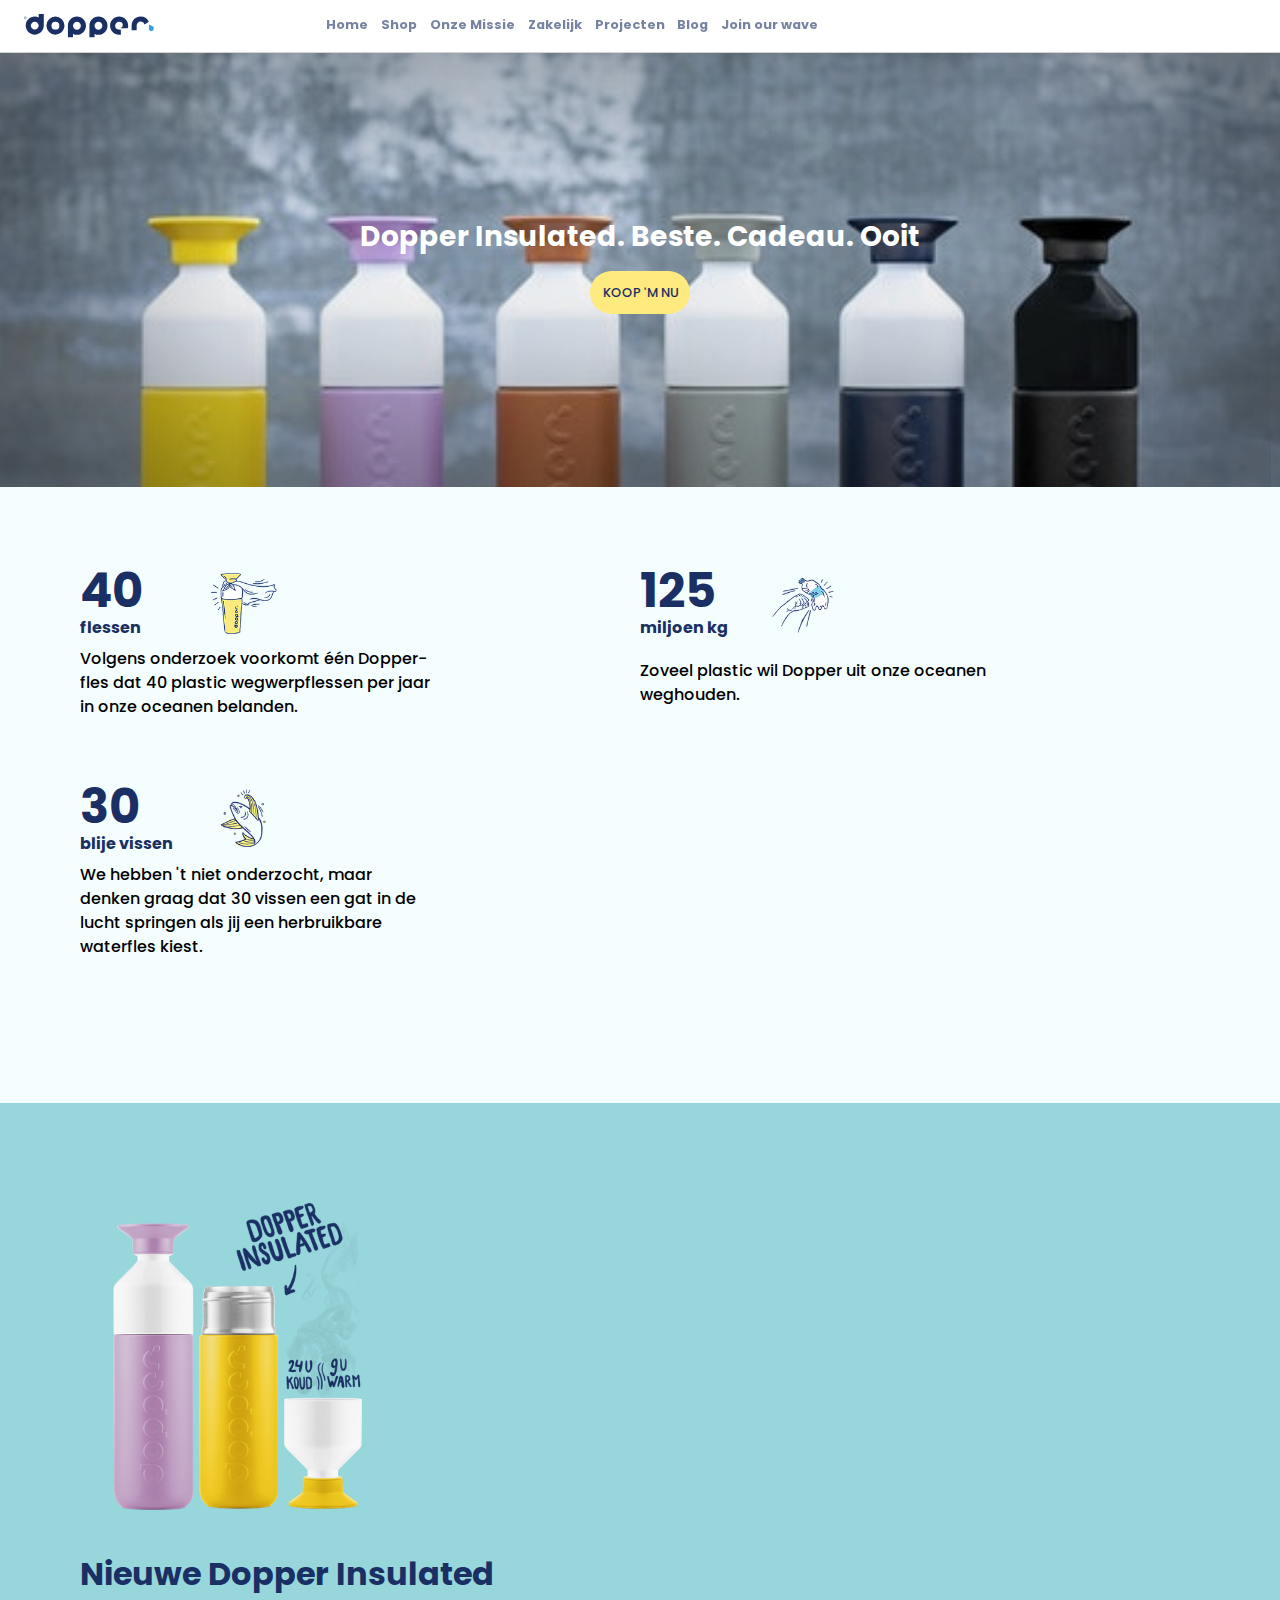
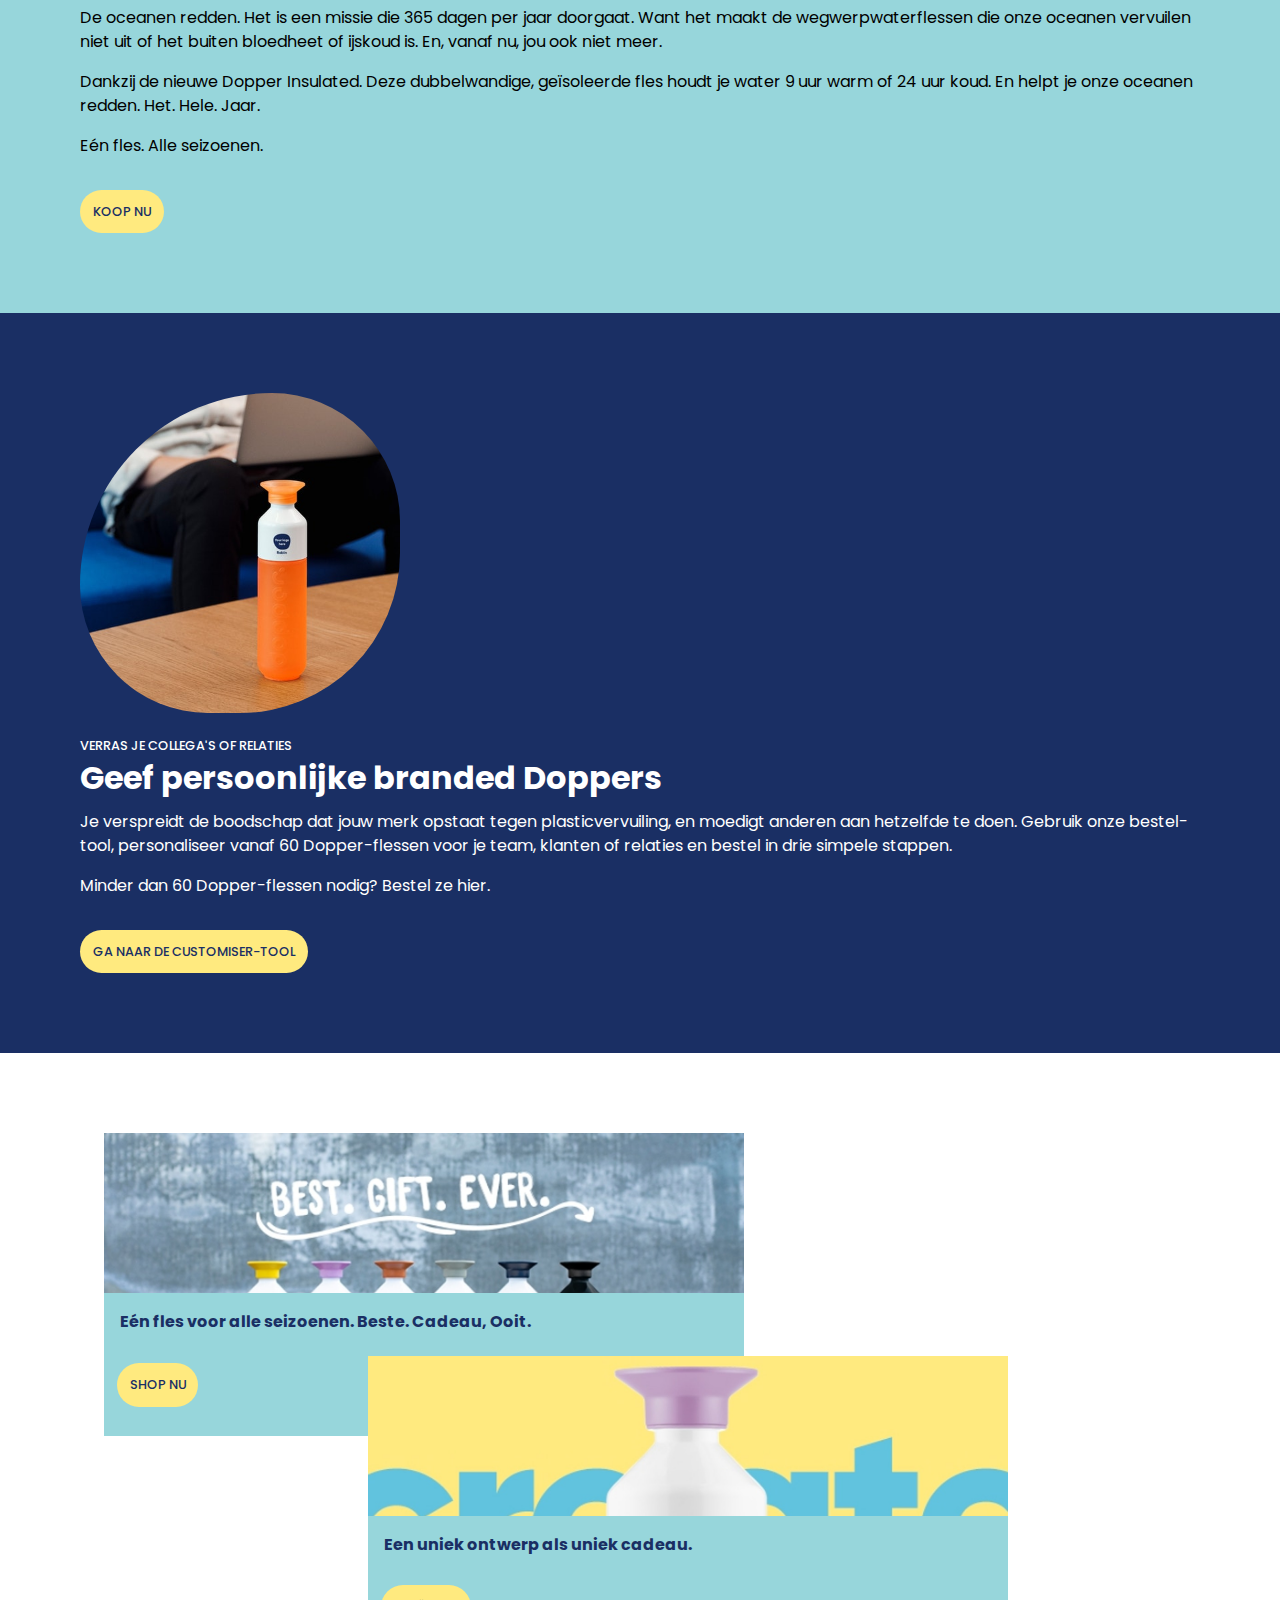
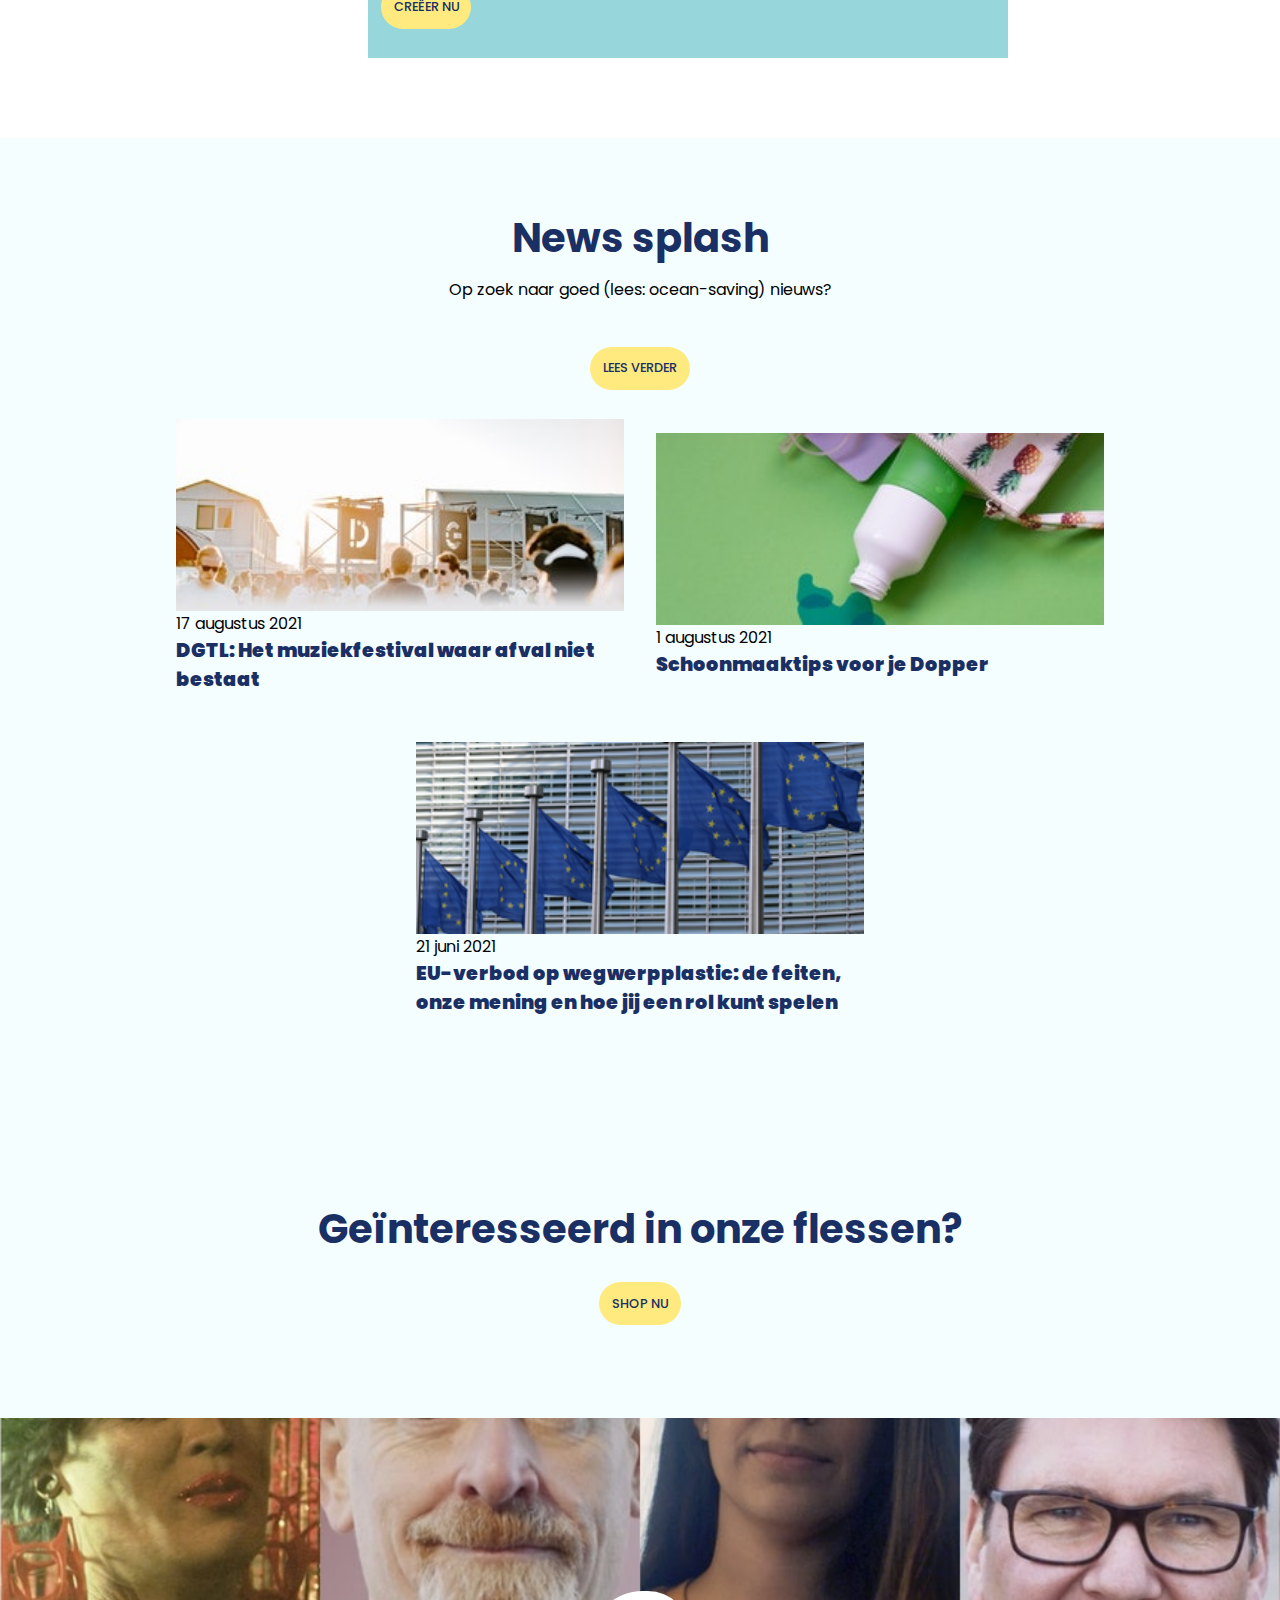
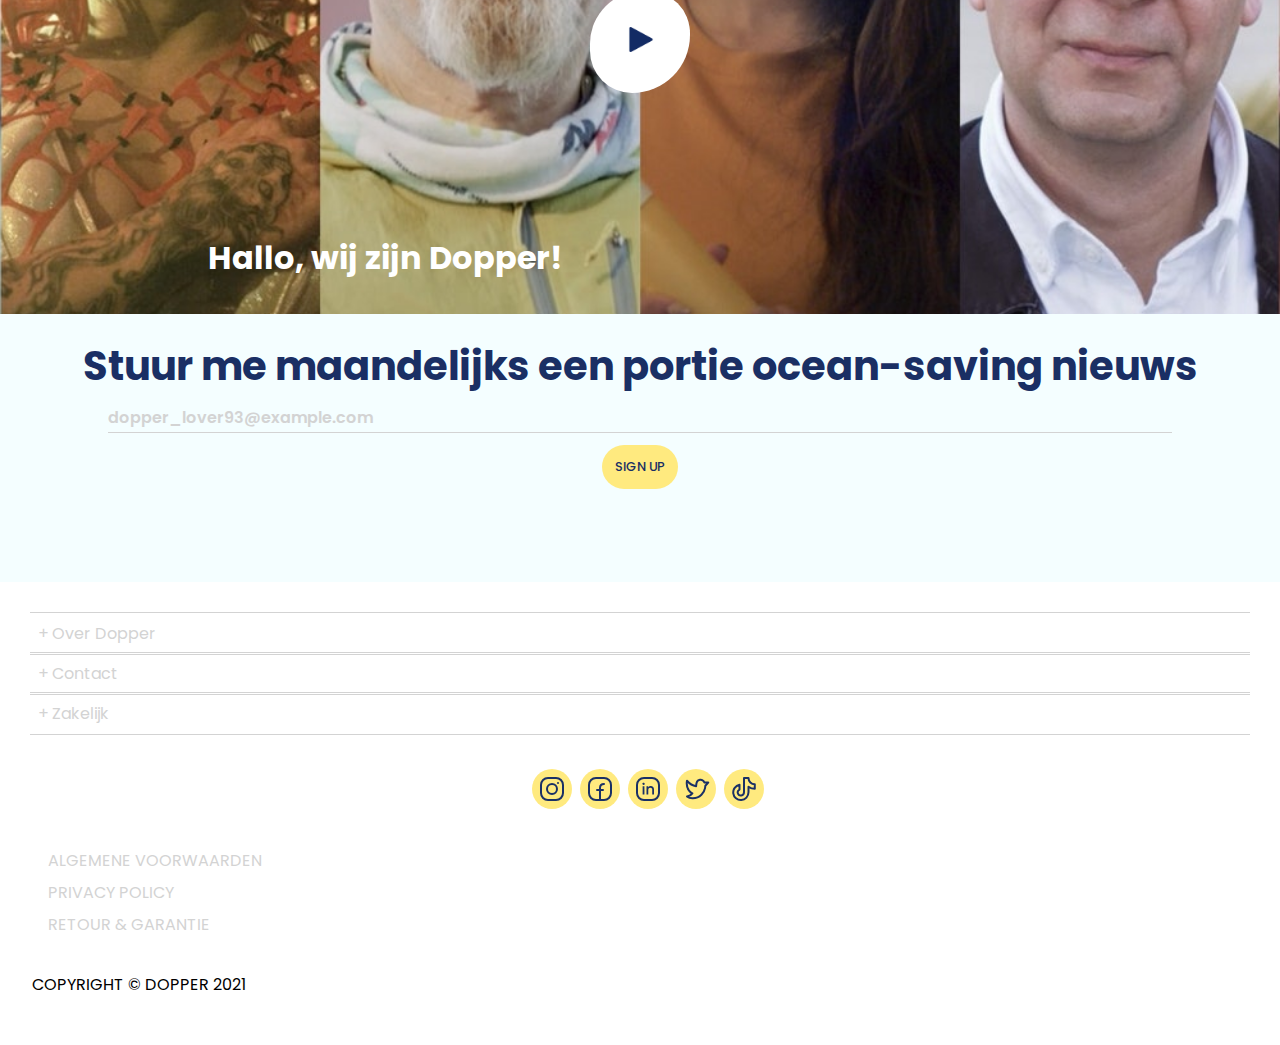
==== commit 65fe938c: "Add files via upload" ====
--- a/index.html
+++ b/index.html
@@ -18,8 +18,8 @@
 <body>
 	<header>
 		<section>
-			<img src="./images/dopperwit.svg" alt="Dopper logo wit"> <!-- Logo -->
-			<a href="#"><img src="./images/menu.png" alt="Hamburger menu"></a> <!-- Menu icon -->
+			<img src="./images/dopperblauw.svg" alt="Dopper logo wit"> <!-- Logo -->
+			<button><img src="./images/menu-white.png" alt="Hamburger menu"></button> <!-- Menu icon -->
 		</section>
 		<!-- Navigation -->
 		<nav>
@@ -172,13 +172,13 @@
 			<summary>Contact</summary>
 			<ul>
 				<li>
-					<a href="#">Over Dopper</a>
-				</li>
-				<li>
-					<a href="#">Onze projecten</a>
-				</li>
-				<li>
-					<a href="#">Het team</a>
+					<a href="#">Contact</a>
+				</li>
+				<li>
+					<a href="#">Help</a>
+				</li>
+				<li>
+					<a href="#">Verkooppunten</a>
 				</li>
 			</ul>
 		</details>
@@ -187,13 +187,10 @@
 			<summary>Zakelijk</summary>
 			<ul>
 				<li>
-					<a href="#">Over Dopper</a>
-				</li>
-				<li>
-					<a href="#">Onze projecten</a>
-				</li>
-				<li>
-					<a href="#">Het team</a>
+					<a href="#">Doppers bedrukken</a>
+				</li>
+				<li>
+					<a href="#">Retail bestellingen</a>
 				</li>
 			</ul>
 		</details>
--- a/styles/style.css
+++ b/styles/style.css
@@ -1,5 +1,8 @@
+/**********************/
+/* CSS DOCUMENT RESET */
+/**********************/
+
 /*CSS Reset http://meyerweb.com/eric/tools/css/reset/ */  
-
 html, body, div, span, applet, object, iframe,
 h1, h2, h3, h4, h5, h6, p, blockquote, pre,
 a, abbr, acronym, address, big, cite, code,
@@ -28,17 +31,35 @@
   margin: 0;
 }
 
-/* Defining variables for color palette */
+
+
+/*************************/
+/* COLOR PALETTE IN ROOT */
+/*************************/
+
 :root {
   --brand-color-lightblue: RGB(244, 254, 255);
   --brand-color-darkblue: RGB(26, 47, 100);
   --brand-color-teal: RGB(151, 214, 219);
   --brand-color-yellow: RGB(255, 234, 127);
   --brand-color-white: white;
+  --brand-color-black: black;
   --brand-color-lightgray: lightgray;
-  --brand-color-black-overlay: rgba(0, 0, 0, 0.5);
-
-}
+  --brand-color-overlay: rgba(0, 0, 0, 0.5);
+}
+
+/* color pallette for if user has default dark theme on browser*/
+/* @media (prefers-color-scheme:dark) {
+  :root {
+    
+  }
+} */
+
+
+
+/*************************/
+/* BODY AND GENERAL TEXT */
+/*************************/
 
 body {
   font-family: 'Poppins', sans-serif;
@@ -73,6 +94,12 @@
   padding-bottom: 1em;
 }
 
+
+
+/****************/
+/* HEADER + NAV */
+/****************/
+
 header {
   position: relative;
   width: 100%;
@@ -83,19 +110,16 @@
   align-items: center;
   justify-content: center;
 
-  /* background: var(--brand-color-black-overlay); */
-
-  /* add background color as overlay to image with z-index -1 */
   background-image: url("../images/homepage-header.jpg");
   background-position: center top;
   background-repeat: no-repeat;
   background-size: cover;
-  box-shadow: inset 0 0 48em var(--brand-color-black-overlay);
+  box-shadow: inset 0 0 48em var(--brand-color-overlay);
 }
 
 header nav {
   display: flex;
-  align-items: left;
+  align-items: flex-start;
   flex-direction: column;
 
 }
@@ -117,6 +141,7 @@
   /* places the nav ul above all content, but below the heading*/
   z-index: 4;
   transform: translateX(100%);
+  transition: 0.5s;
 }
 
 header nav ul.showMenu {
@@ -131,11 +156,16 @@
   opacity: 0.6;
 }
 
-header nav ul li a:active, a:after {
+header nav ul li a:active,
+header nav ul li a:hover, 
+header nav ul li a:focus {
   opacity: 1;
   text-decoration: underline;
-  text-decoration-style: solid 3em;
+  text-decoration-thickness: .1em;
+  text-decoration-style: solid;
   text-decoration-color: var(--brand-color-yellow);
+
+  outline: none;
 }
 
 header section:first-of-type {
@@ -152,32 +182,43 @@
   justify-content: space-between;
   align-items: center;
 
-  border-bottom: .1em solid var(--brand-color-white);
-}
-
-header section:first-of-type.scrollHeader {
   background-color: var(--brand-color-white);
   border-bottom: .1em solid var(--brand-color-lightgray);
 }
 
-header section:first-of-type > img {
+header section:first-of-type.scrollHeader {
+  background-color: transparent;
+  border-bottom: .1em solid var(--brand-color-white);
+}
+
+header section:first-of-type > img { /*Dopper logo*/
   height:1.5em;
   width: auto;
 }
 
-header section:first-of-type a img {
+header section:first-of-type button {
+  border: none;
+  background-color: transparent;
+}
+
+header section:first-of-type button img {
   width: 2.5em;
   height: 2.5em;
   
   padding: .5em;
 
+  background-color: var(--brand-color-darkblue);
+
+  border-radius: 2em;
+}
+
+header section:first-of-type button img.exitMenu {
+  background-color: var(--brand-color-darkblue);
+}
+
+
+header section:first-of-type button img.scrollHeader {
   background-color: var(--brand-color-white);
-
-  border-radius: 2em;
-}
-
-header section:first-of-type a img.exitMenu {
-  background-color: var(--brand-color-darkblue);
 }
 
 header section:nth-of-type(2) {
@@ -203,7 +244,165 @@
   border-radius: 2em;
 }
 
-main a, button {
+header section:nth-of-type(2) a:hover,
+header section:nth-of-type(2) a:focus {
+  padding: 1em 2em;
+
+  font-weight: 600;
+
+  background-color: var(--brand-color-white);
+  transition: .5s ease-in-out;
+}
+
+header section:nth-of-type(2) a:active {
+  box-shadow: .25em .25em .5em var(--brand-color-darkblue);
+}
+
+/**********/
+/* FOOTER */
+/**********/
+
+footer {
+  padding: 2em;
+}
+
+/* details + summary with custom styling */
+footer details summary {
+  cursor: pointer; /* add pointer cursor, because it's an interaction element */
+
+  padding: .5em;
+  margin: -.1em;
+
+  list-style-type: "+ "; /* sets custom list style to '+' */
+  color: var(--brand-color-lightgray);
+  border-top: .1em solid var(--brand-color-lightgray);
+  border-bottom: .1em solid var(--brand-color-lightgray);
+}
+
+footer details summary:hover,
+footer details summary:focus {
+  color: var(--brand-color-darkblue);
+}
+
+footer details[open] summary {
+  list-style-type: "- "; /* changes list style, when details is open */
+}
+
+footer details[open] summary ~ * { /* select all items in summary */
+  animation: openSummary .5s ease-in-out;
+}
+
+@keyframes openSummary { /* animation fades in details from the left */
+  0% {
+    opacity: 0;
+    transform: translateX(-5%);
+  }
+  100% {
+    opacity: 1;
+    transform: translateX(0);
+  }
+}
+
+footer details ul li a {
+  color: var(--brand-color-darkblue);
+  font-weight: 500;
+}
+
+footer details ul li a:hover,
+footer details ul li a:focus {
+  text-decoration: underline;
+  text-decoration-thickness: .2em;
+  text-decoration-color: var(--brand-color-yellow);
+}
+
+footer ul:first-of-type { 
+  list-style: none;
+  padding-left: 1em;
+}
+
+footer ul:first-of-type li {
+  color: var(--brand-color-darkblue);
+}
+
+footer ul:first-of-type li a {
+  text-decoration: none;
+}
+
+/* social media links */
+footer section {
+  display: flex;
+  align-items: center;
+  justify-content: center;
+
+  margin-top: 2em;
+}
+
+footer section ul {
+  display: flex;
+  flex-direction: row;
+  justify-content: flex-start;
+
+  text-decoration: none;
+  list-style: none;
+}
+
+footer section ul li a {
+  display: flex;
+  align-items: center;
+  justify-content: center;
+
+  padding: .25em;
+  margin: .25em;
+  background-color: var(--brand-color-yellow);
+  border-radius: 2em;
+}
+
+footer section ul li a:hover,
+footer section ul li a:focus {
+  background-color: var(--brand-color-teal);
+  transform: scale(1.2);
+}
+
+footer section ul li a:active {
+  box-shadow: .05em .05em .1em var(--brand-color-black);
+}
+
+/* extra links (terms & conditions, privacy policy & return policy) */
+footer > ul {
+  margin-top: 2em;
+  list-style: none;
+}
+
+footer > ul li a {
+  text-decoration: none;
+  line-height: 2;
+
+  color: var(--brand-color-lightgray);
+  text-transform: uppercase;
+}
+
+footer > ul li a:hover,
+footer > ul li a:focus {
+  color: var(--brand-color-teal);
+}
+
+/* copyright text */
+footer p {
+  margin-top: 2em;
+  text-transform: uppercase;
+}
+
+
+
+/**********************************************************/
+/*                      HOME PAGE                         */
+/**********************************************************/
+
+/************/
+/* MAIN HOME*/
+/************/
+
+main a, main form button {
   font-family: 'Poppins', sans-serif;
   font-size: 0.8em;
   text-decoration: none;
@@ -219,6 +418,26 @@
   border-radius: 2em;
 }
 
+main a:hover, 
+main a:focus {
+  padding: 1em 2em;
+
+  font-weight: 600;
+
+  background-color: var(--brand-color-white);
+  transition: .5s ease-in-out;
+}
+
+main a:active {
+  box-shadow: .25em .25em .5em var(--brand-color-darkblue);
+}
+
+
+
+/***************/
+/* INFO DOPPER */
+/***************/
+
 /* selector for the direct ul child of the main element */
 main > ul {
   list-style-type: none;
@@ -243,7 +462,8 @@
 }
 
 main > ul li h3 {
-  word-break: break-word;
+  /* word-break: break-word; */
+  overflow-wrap: break-word;
   width: 8em;
 }
 
@@ -252,6 +472,12 @@
   line-height: 1;
   padding-right: 1em;
 }
+
+
+
+/*****************/
+/* MAIN SECTIONS */
+/*****************/
 
 main section {
   padding: 6.25% 6.25% 6.25% 6.25%;
@@ -277,9 +503,6 @@
   width: 80vw;
   /* puts image first in flex-order */
   order: -1;
-  display: flex;
-  justify-content: center;
-  align-items: center;
 }
 
 main section:first-of-type a {
@@ -346,13 +569,15 @@
 
 main section:nth-of-type(3) article:first-of-type {
   position: relative;
-  right: 2em;
+  right: 1.5em;
+  overflow-x: hidden;
 }
 
 main section:nth-of-type(3) article:nth-of-type(2) {
   position: relative;
   top: -1em;
-  left: 1.48em;
+  left: 1.25em;
+  overflow-x: hidden;
 }
 
 main section:nth-of-type(3) article img {
@@ -391,19 +616,19 @@
 main section:nth-of-type(4) ul {
   display: flex;
   flex-direction: row;
-  justify-content: flex-start;
+  justify-content: center;
+  align-items: center;
   flex-wrap: wrap;
 
   list-style: none;
 }
 
 main section:nth-of-type(4) ul li {
-  width: fit-content;
-  max-width: 20em;
-
-  display: flex;
-  flex-direction: column;
-  margin: 0 1em 2em 1em;
+  width: 80vw;
+
+  display: flex;
+  flex-direction: column;
+  margin: 1em 1em 2em 1em;
 }
 
 main section:nth-of-type(4) ul li h3 {
@@ -413,7 +638,7 @@
 }
 
 main section:nth-of-type(4) ul li img {
-  width: 20em;
+  width: 80vw;
   height: auto;
   padding: 0;
 
@@ -424,6 +649,18 @@
   order: 2; /*puts time underneath img and above h3*/
 }
 
+main section:nth-of-type(4) > a:hover,
+main section:nth-of-type(4) > a:focus,
+main section:nth-of-type(5) a:hover,
+main section:nth-of-type(5) a:focus {
+  padding: 1em 2em;
+
+  font-weight: 600;
+
+  background-color: var(--brand-color-teal);
+  transition: .5s ease-in-out;
+}
+
 main section:nth-of-type(5) {
   display: flex;
   flex-direction: column;
@@ -433,7 +670,7 @@
   background-color: var(--brand-color-lightblue);
 }
 
-section:nth-of-type(6) {
+main section:nth-of-type(6) {
   display: flex;
   justify-content: center;
   align-items: center;
@@ -442,11 +679,11 @@
   background-image: url("../images/dopper-brand-movie.jpg");
   background-position: center;
   background-repeat: no-repeat;
-  background-size: 400%;
+  background-size: 400%; 
   padding: 10em 0em 10em 0em;
 }
 
-section:nth-of-type(6) h2 {
+main section:nth-of-type(6) h2 {
   position: relative;
   top: 4.25em;
   right: 1.5em;
@@ -455,21 +692,21 @@
   width: 60vw;
 
   text-align: left;
-  color: white;
-}
-
-section:nth-of-type(6) a {
+  color: var(--brand-color-white);
+}
+
+main section:nth-of-type(6) a {
   background-color: var(--brand-color-white);
   padding: 2.8em 2.8em 2.8em 3em;
   border-radius: 10em 8em 11em 8em;
 }
 
-section:nth-of-type(6) a img {
+main section:nth-of-type(6) a img {
   width: 2em;
   height: auto;
 }
 
-section:nth-of-type(7) {
+main section:nth-of-type(7) {
   padding-top: 2em;
 
   background-color: var(--brand-color-lightblue);
@@ -482,103 +719,515 @@
   justify-content: center;
 }
 
-main section:nth-of-type(7) form input[type=email] {
+main section:nth-of-type(7) form input[type=email] { /*the email input*/
   width: 95%;
   height: 2em;
 
   font-family: 'Poppins', sans-serif;
+  color: var(--brand-color-darkblue); /*text that is typed in input, will be darkblue and bold*/
+  font-weight: 700;
 
   border: none;
   border-bottom: .1em solid var(--brand-color-lightgray);
   background-color: var(--brand-color-lightblue);
 }
 
-main section:nth-of-type(7) form input[type=email]::placeholder {
+main section:nth-of-type(7) form input[type=email]::placeholder { /*style just the placeholder*/
   font-family: 'Poppins', sans-serif;
   font-size: 1.2em;
   font-weight: 600;
+  color: var(--brand-color-lightgray); 
+}
+
+
+
+/**********************************************************/
+/*                          SHOP PAGE                     */
+/**********************************************************/
+
+/************/
+/* MAIN SHOP*/
+/************/
+.shop main {
+  color: var(--brand-color-darkblue); /*text color is darkblue standard*/
+}
+
+
+
+/**********************/
+/* MAIN SHOP SECTIONS */
+/**********************/
+
+.shop main section:first-of-type {
+  background-color: var(--brand-color-white);
+  margin: 3em 0 0 0;
+  padding: 0 1em 0 1em;
+}
+
+.shop main section:first-of-type ul {
+  display:flex;
+  flex-direction: row;
+  list-style-type: none;
+
+  overflow-x: scroll;
+}
+
+.shop main section:first-of-type ul li {
+  margin: .5em;
+  white-space: nowrap;
+}
+
+.shop main section:first-of-type ul li a {
+  /* width:fit-content; */
+  padding: 0;
+  margin: 0;
+
+  font-weight: 600;
+  text-transform: initial;
+
   color: var(--brand-color-lightgray);
-}
-
-footer {
-  padding: 2em;
-}
-
-/* details here*/
-footer details summary {
-  cursor: pointer;
-
-  padding: .5em;
-  margin: -.1em;
-
-  list-style-type: "+ ";
-  color: var(--brand-color-lightgray);
-  border-top: .1em solid var(--brand-color-lightgray);
-  border-bottom: .1em solid var(--brand-color-lightgray);
-}
-
-footer details[open] summary {
-  list-style-type: "- ";
-}
-
-footer ul:first-of-type { 
-  list-style: none;
-}
-footer ul:first-of-type li {
+  background-color: initial;
+  border-radius: 0;
+}
+
+.shop main section:first-of-type ul li a:active {
+  box-shadow: none;
+}
+
+.shop main section:nth-of-type(2) {
+  /* position is relative so two child sections can be placed inside it with absolute positions */
+  position: relative;
+
+  display: flex;
+  flex-direction: column;
+  align-items: center;
+  justify-content: center;
+  
+
+  background-color: var(--brand-color-white);
+}
+
+.shop main section:nth-of-type(2) article {
+  display: flex;
+  flex-direction: column;
+  align-items: flex-start;
+  justify-content: flex-start;
+
+  width: 75vw;
+
+  padding-bottom: 2em;
+}
+
+.shop main section:nth-of-type(2) article img {
+  width: 100%;
+  order: -2; /* places image before h3 + a */
+  margin-bottom: 0;
+
+  border-radius: 0;
+}
+
+.shop main section:nth-of-type(2) article h3 {
+  font-weight: 700;
+  font-size: 1em;
+  text-transform: initial;
+
   color: var(--brand-color-darkblue);
-}
-
-footer ul:first-of-type li a {
+  padding: 1em;
+}
+
+.shop main section:nth-of-type(2) article a {
+  margin-left: 1em;
+}
+
+.shop main section:nth-of-type(2) article:first-of-type {
+  position: relative;
+
+  background-color: var(--brand-color-yellow);
+}
+
+.shop main section:nth-of-type(2) article:first-of-type a {
+  background-color: var(--brand-color-darkblue);
+  color: var(--brand-color-white);
+}
+
+.shop main section:nth-of-type(2) article:nth-of-type(2) {
+  position: relative;
+  top: -1.2em;
+  left: 1em;
+  overflow-x: hidden;
+
+  background-color: var(--brand-color-teal);
+}
+
+.shop main section:nth-of-type(2) article:nth-of-type(2) a {
+  background-color: var(--brand-color-white);
+  color: var(--brand-color-darkblue);
+}
+
+.shop main > ul {
+  display: flex;
+  flex-direction: row;
+  justify-content: center;
+  align-items: center;
+
+  background-color: initial;
+  padding-top: 0;
+}
+
+.shop main > ul li {
+  list-style-type: none;
+  margin: 0;
+}
+
+.shop main > ul li a {
+  padding: 0 1em 0 0;
+  margin: 0;
+
+  font-family: 'Poppins', sans-serif;
+  font-size: 0.8em;
   text-decoration: none;
-}
-
-/* social media links */
-footer section {
-  display: flex;
-  align-items: center;
+  font-weight: 500;
+  text-transform: uppercase;
+
+  color: var(--brand-color-darkblue);
+  background-color: initial;
+  border-radius: 0;
+}
+
+.shop main >  ul li a:active,
+.shop main >  ul li a:focus { 
+  box-shadow: none;
+
+  color: var(--brand-color-teal);
+  font-weight: 600;
+  transform: scale(1.2);
+}
+
+.shop main > article:first-of-type {
+  display: flex;
+  flex-direction: column;
   justify-content: center;
-
-  margin-top: 2em;
-}
-
-footer section ul {
-  display: flex;
-  flex-direction: row;
-  justify-content: flex-start;
-
+  align-items: center;
+
+  margin-top: 2.5em;
+}
+
+
+.shop main > article:first-of-type ul {
+  display: grid;
+  grid-template-columns: repeat(2, 45vw);
+
+  list-style-type: none;
+
+  overflow-x: hidden;
+}
+
+.shop main > article:first-of-type ul li {
+  display: flex;
+  flex-direction: column;
+  justify-content: center;
+  align-items: center;
+
+  /*position relative so we can place the svg inside the li container*/
+  position: relative;
+
+  text-align: center;
+
+  line-height: 1.8;
+}
+
+.shop main > article:first-of-type ul li h4 {
+  font-size: 1em;
+  font-weight: 500;
+  line-height: 1.2;
+} 
+
+.shop main > article:first-of-type ul li p {
+  font-size: 1.2em;
+  font-weight: 700;
+}
+
+.shop main > article:first-of-type ul li a {
+  background-color: transparent;
+  padding: 0;
+  margin: 0;
+
+  border: none;
+  border-radius: 0;
   text-decoration: none;
-  list-style: none;
-}
-
-footer section ul li {
-  padding: .25em;
-  margin: .25em;
-  background-color: var(--brand-color-yellow);
-  border-radius: 2em;
-}
-
-footer section ul li a {
-  display: flex;
-  align-items: center;
-  justify-content: center;
-}
-
-/* extra links (terms & conditions, privacy policy & return policy) */
-footer > ul {
-  margin-top: 2em;
-  list-style: none;
-}
-
-footer > ul li a {
-  text-decoration: none;
-  line-height: 2;
-
-  color: var(--brand-color-lightgray);
-  text-transform: uppercase;
-}
-
-/* copyright p */
-footer p {
-  margin-top: 2em;
-}
-
+
+  order: -2; /* position img/a above title and price of the product */
+}
+
+.shop main > article:first-of-type ul li a:active,
+.shop main > article:first-of-type ul li a:focus{
+  box-shadow: none;
+}
+
+.shop main > article:first-of-type ul li img {
+  width: 10em;
+  height: auto;
+}
+
+.shop main > article:first-of-type ul li svg {
+  width: 15em;
+  padding: .4em;
+
+  z-index: -1; /* position svg behind the photo of the dopper bottle */
+  position: absolute;
+  bottom: 5em;
+
+  opacity: 0;
+}
+
+/* styles for SVG's on shop page */
+.shop main > article:first-of-type ul li:hover svg,
+.shop main > article:first-of-type ul li a:active svg,
+.shop main > article:first-of-type ul li a:focus svg {
+  animation-name: blob-easeIn, blob-changingBlob;
+  animation-duration: 20s, 10s;
+  animation-iteration-count: 1, infinite;
+}
+
+.shop main > article:first-of-type ul li:first-of-type svg,
+.shop main > article:first-of-type ul li:nth-of-type(2) svg { 
+  fill: var(--brand-color-yellow); /* fill svg for dopper color lemon crush with brand yellow */
+}
+
+.shop main > article:first-of-type ul li:nth-of-type(3) svg {
+  fill: var(--brand-color-lightgray); /* fill svg for dopper color pure white with brand lightgray */
+}
+
+.shop main > article:first-of-type ul li:nth-of-type(4) svg {
+  fill: var(--brand-color-darkblue); /* fill svg for dopper color pacific blue with brand darkblue */
+}
+
+/************************/
+/* ANIMATIONS BLOB SHOP */
+/************************/
+
+@keyframes blob-easeIn { /* animate ease-in and ease-out blob when hovering */
+  0% {
+    opacity: 0;
+  }
+  5% {
+    opacity: 0.7;
+  }
+  90% {
+    opacity: 0.7;
+  }
+  100% {
+    opacity: 0;
+  }
+}
+
+@keyframes blob-changingBlob { /* animate blob while its being hovered or active */
+  0% {
+    transform: scale(1) translateX(0) translateY(0);
+  }
+  30% {
+    transform: scale(0.95) translateX(2%) translateY(2%);
+  }
+  60% {
+    transform: scale(1.02) translateX(2%) translateY(3%);
+  }
+  100% {
+    transform: scale(1) translateX(0) translateY(0);
+  }
+}
+
+/**********************************************************/
+/*                    MEDIA QUERIES                       */
+/**********************************************************/
+
+/* from breakpoint: tablet format (min-width = 768px) */
+@media only screen and (min-width: 768px) {
+
+  /****************/
+  /* HEADER + NAV */
+  /****************/
+
+  header {
+    background-size: 150%;
+    box-shadow: inset 0 0 64em var(--brand-color-black);
+  }
+
+  header section:first-of-type button {
+    opacity: 0;
+  }
+
+  header nav ul {
+    display: flex;
+    flex-direction: row;
+
+    white-space: nowrap;
+
+    padding: 0;
+
+    position: fixed;
+    left: calc(50% / 2);
+    top: initial;
+    bottom: initial;
+    right: initial;
+    z-index: 10;
+    margin-top: 1em;
+
+    list-style: none;
+    background-color: transparent;
+
+    line-height: 1;
+
+    transform: translateX(0%);
+  }
+
+  header nav ul li:first-of-type { /* 'Join our wave' is placed most right */
+    order: 5; 
+  }
+
+  header nav ul li a {
+    font-size: .8em;
+    padding: 0 .5em;
+  }
+
+  header section:nth-of-type(2) {
+    margin: 10em 0; /* creates space so background-image can be larger in height */
+  }
+
+    
+
+  /**********/
+  /* FOOTER */
+  /**********/
+
+  /* no code (yet!) */
+
+
+  /*************/
+  /* MAIN HOME */
+  /*************/
+
+  /* Info dopper list */
+  main > ul {
+    padding: 5em;
+    display: grid;
+    justify-content: center;
+    grid-template-columns: repeat(2, 1fr);
+  }
+
+  main > ul li {
+    padding: 0 3em 0 0;
+    max-width: 25em;
+  }
+
+  main section:first-of-type img,
+  main section:nth-of-type(2) img {
+    width: 20em;
+
+    float: right;
+
+  }
+
+  main section:nth-of-type(3) {
+    padding-bottom: 0;
+  }
+
+  main section:nth-of-type(3) article {
+    width: 50vw;
+  }
+
+  main section:nth-of-type(3) article:first-of-type {
+    right: -1.5em;
+  }
+
+  main section:nth-of-type(3) article:first-of-type img,
+  main section:nth-of-type(3) article:nth-of-type(2) img {
+    width: 50vw;
+    height: 10em;
+    object-fit: cover;
+    object-position: center top;
+  }
+
+  main section:nth-of-type(3) article:nth-of-type(2) {
+    top: -5em;
+    left: 18em;
+    overflow-x: hidden;
+  }
+
+  main section:nth-of-type(4) ul li {
+    width: 35vw;
+  }
+
+  main section:nth-of-type(4) ul li img {
+    width: 35vw;
+    height: 12em;
+    object-fit: cover;
+  }
+
+  main section:nth-of-type(6) {
+    background-size: 200%
+  }
+
+  /*************/
+  /* MAIN SHOP */
+  /*************/
+
+  .shop main section:first-of-type ul {
+    overflow-x: initial;
+    padding: 1em 0;
+  }
+
+  .shop main section:nth-of-type(2) { 
+    flex-direction: row;
+
+    padding-top: 0;
+  }
+
+  .shop main section:nth-of-type(2) article:first-of-type {
+    position: relative;
+    right: 6em;
+    top: 0;
+
+    width: 35em;
+  }
+
+  .shop main section:nth-of-type(2) article:first-of-type img {
+    width: 35em;
+    height: 15em;
+    object-fit: cover;
+    object-position: center top;
+  }
+
+  .shop main section:nth-of-type(2) article:nth-of-type(2) {
+    position: absolute;
+    left: 60%;
+    top: 3.5em;
+    width: 20em;
+  }
+
+  .shop main section:nth-of-type(2) article:nth-of-type(2) img {
+    width: 20em;
+    height: 10em;
+    object-fit: cover;
+    object-position: center top;
+  }
+
+  .shop main > ul {
+    padding-bottom: 1em;
+  }
+
+  .shop main > ul li,
+  .shop main > ul li a {
+    padding: 0;
+    margin: .5em;
+  }
+  
+
+  .shop main > article:first-of-type ul li img {
+    width: 20em;
+  }
+  
+  .shop main > article:first-of-type ul li svg {
+    width: 25em;
+  }
+}  
+
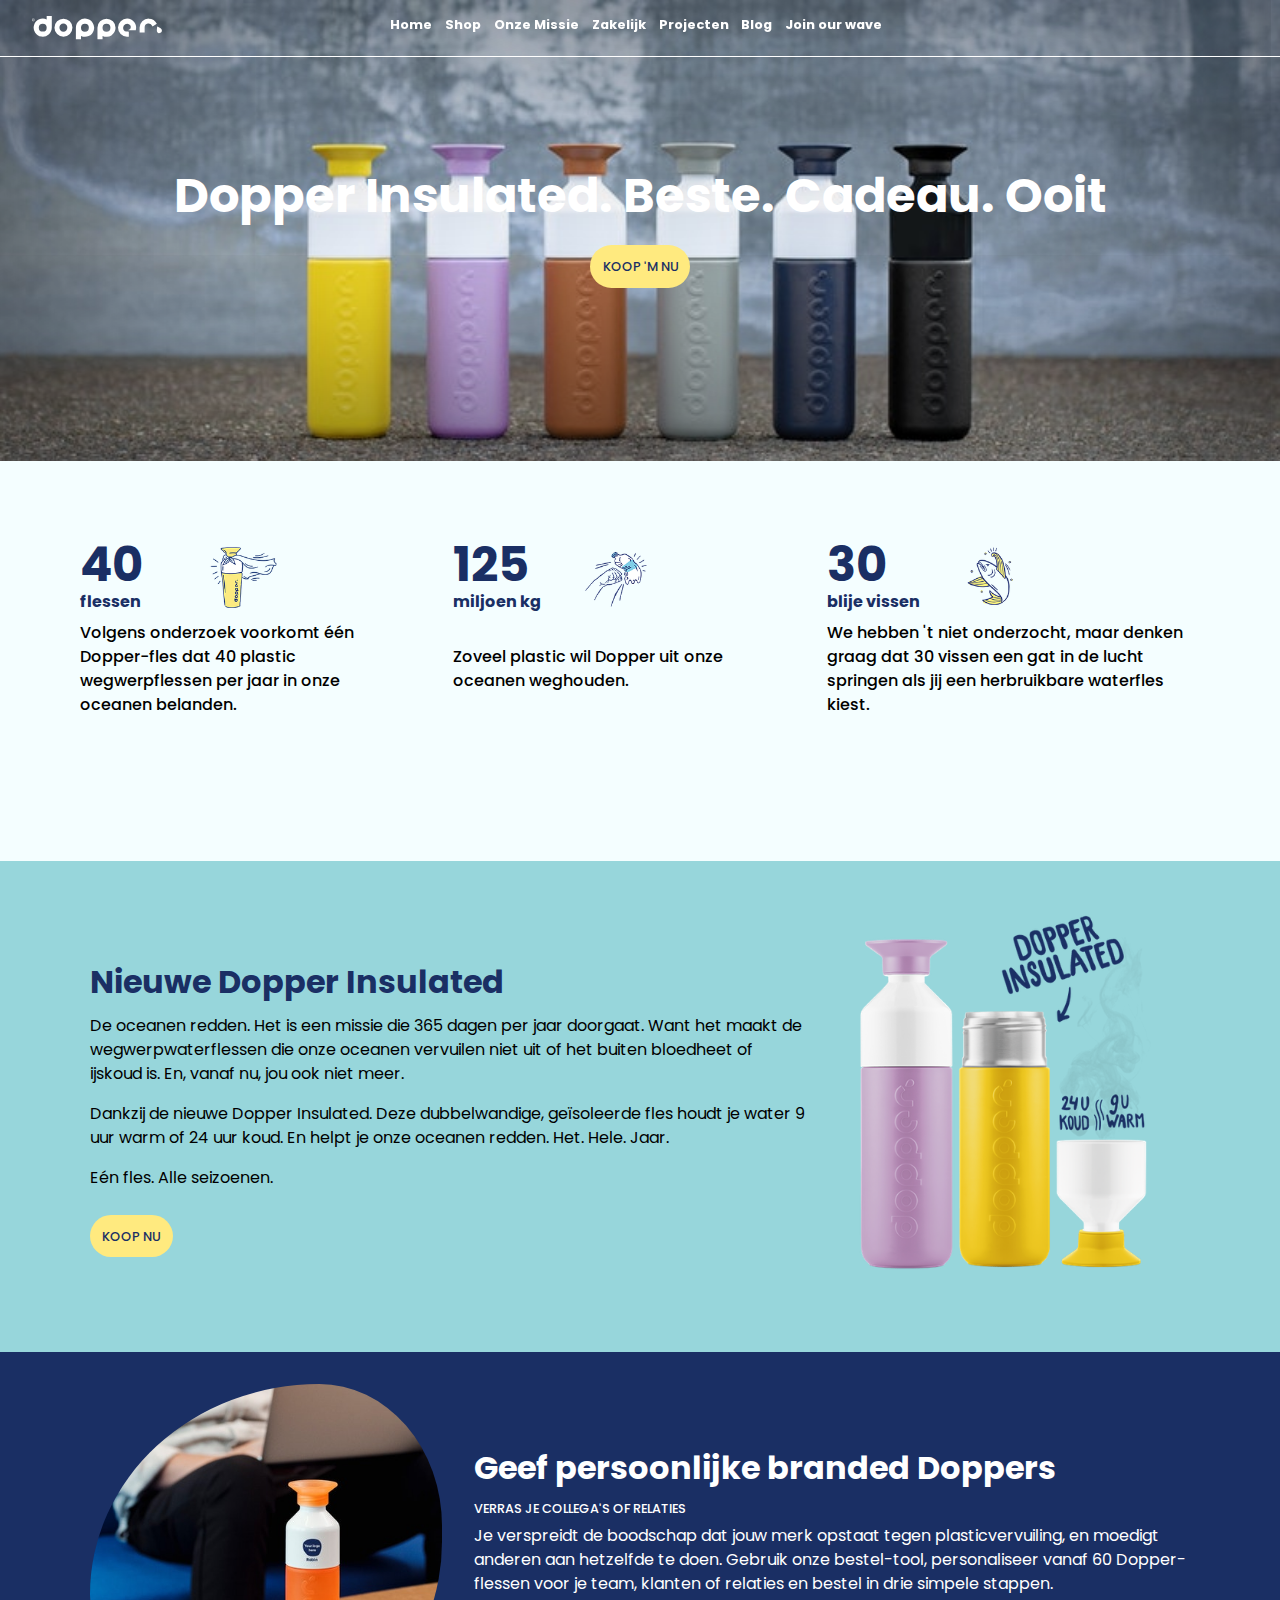
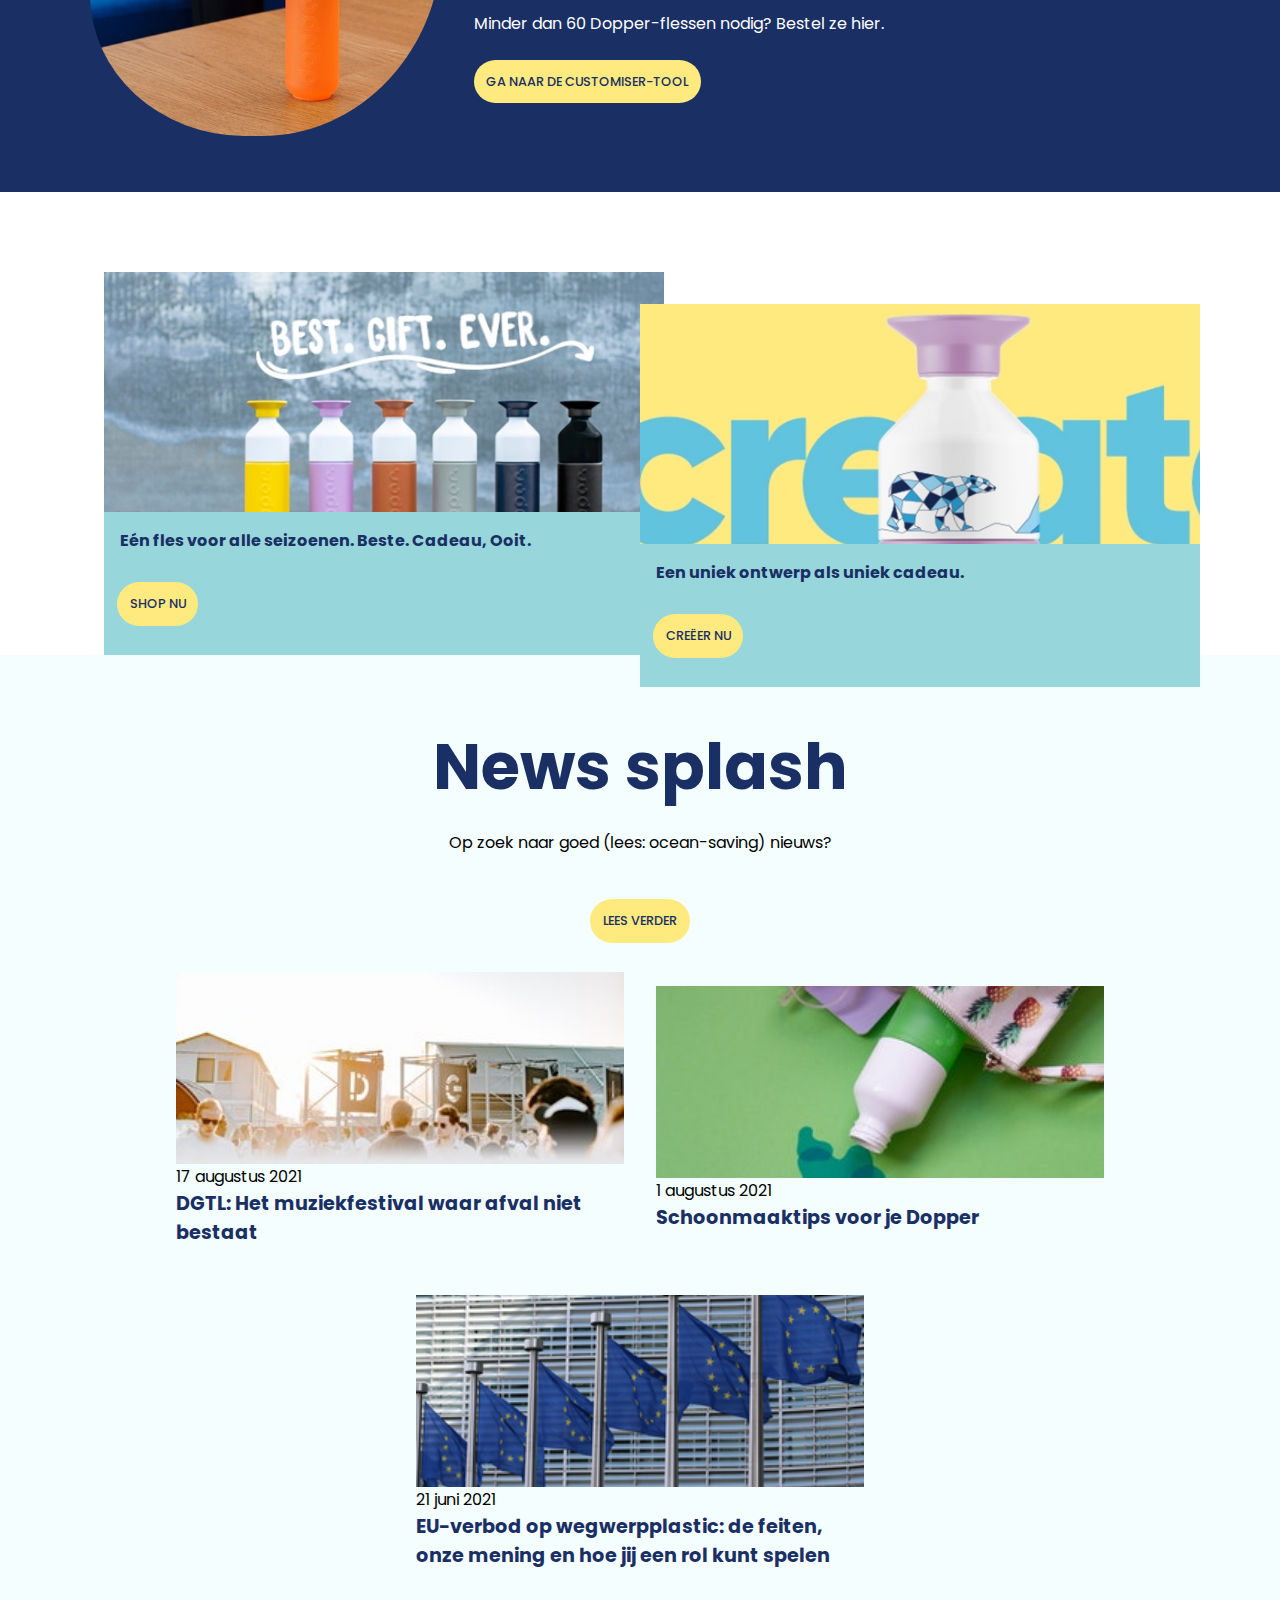
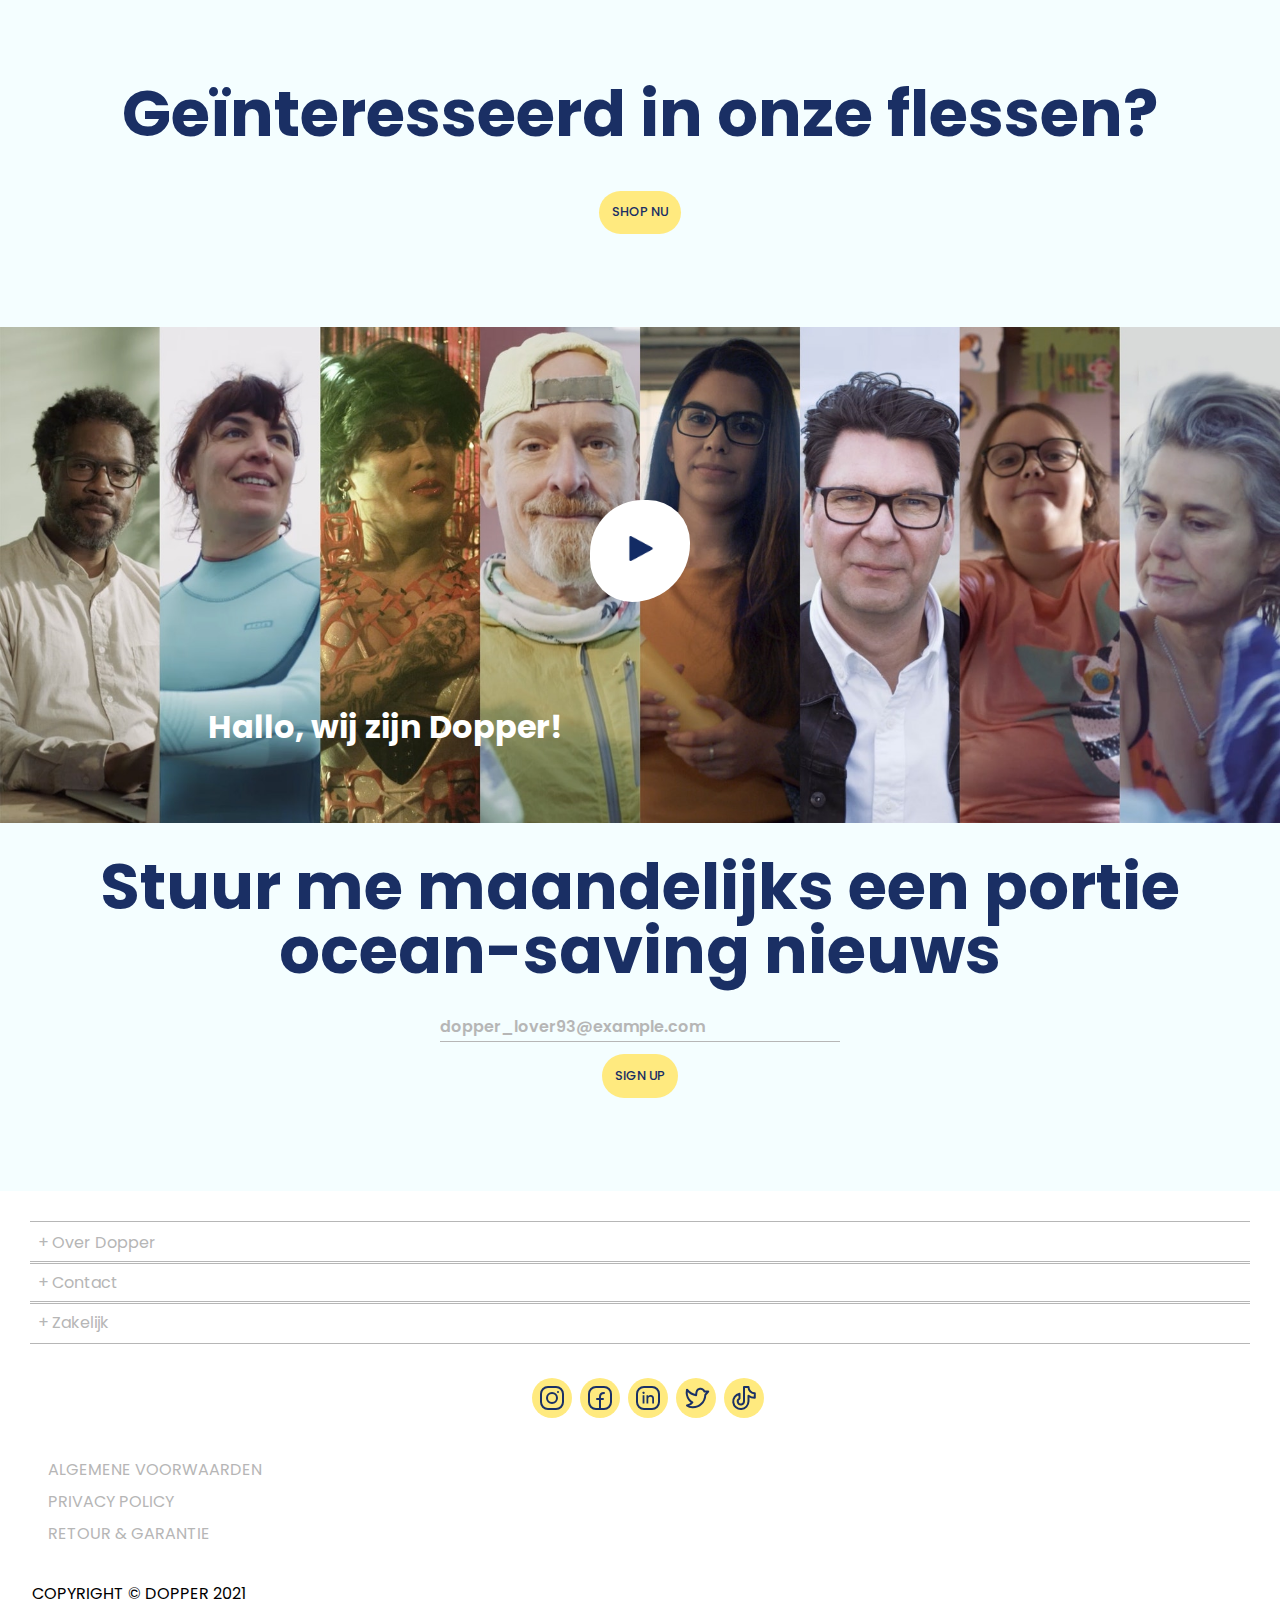
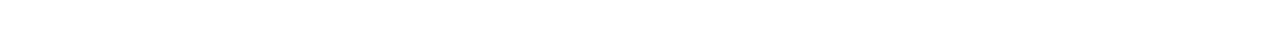
==== commit a41887be: "Add files via upload" ====
--- a/index.html
+++ b/index.html
@@ -18,8 +18,8 @@
 <body>
 	<header>
 		<section>
-			<img src="./images/dopperblauw.svg" alt="Dopper logo wit"> <!-- Logo -->
-			<button><img src="./images/menu-white.png" alt="Hamburger menu"></button> <!-- Menu icon -->
+			<img src="./images/dopperwit.svg" alt="Dopper logo wit"> <!-- Logo -->
+			<button><img src="./images/menu.png" alt="Hamburger menu"></button> <!-- Menu icon -->
 		</section>
 		<!-- Navigation -->
 		<nav>
@@ -66,28 +66,32 @@
 
 		<!-- Cards -->
 		<section> <!-- Section 1 -->
-			<h2>Nieuwe Dopper Insulated</h2>
-			<img src="./images/dopper-insulated.png" alt="Dopper insulated, 24 uur koud en 9 uur warm">
-			<p>De oceanen redden. Het is een missie die 365 dagen per jaar doorgaat. Want het maakt de
-				wegwerpwaterflessen die onze oceanen vervuilen niet uit of het buiten bloedheet of ijskoud is. En, vanaf
-				nu, jou ook niet meer.
-			</p>
-			<p>Dankzij de nieuwe Dopper Insulated. Deze dubbelwandige, geïsoleerde fles houdt je water 9 uur warm of 24
+			<div>
+				<h2>Nieuwe Dopper Insulated</h2>
+				<p>De oceanen redden. Het is een missie die 365 dagen per jaar doorgaat. Want het maakt de
+					wegwerpwaterflessen die onze oceanen vervuilen niet uit of het buiten bloedheet of ijskoud is. En, vanaf
+					nu, jou ook niet meer.
+				</p>
+				<p>Dankzij de nieuwe Dopper Insulated. Deze dubbelwandige, geïsoleerde fles houdt je water 9 uur warm of 24
 				uur koud. En helpt je onze oceanen redden. Het. Hele. Jaar.
-			</p>
-			<p>Eén fles. Alle seizoenen.</p>
-			<a href="#">Koop nu</a>
+				</p>
+				<p>Eén fles. Alle seizoenen.</p>
+				<a href="#">Koop nu</a>
+			</div>
+				<img src="./images/dopper-insulated.png" alt="Dopper insulated, 24 uur koud en 9 uur warm">
 		</section>
 		<section> <!-- Section 2 -->
-			<h2>Geef persoonlijke branded Doppers</h2>
-			<h3>Verras je collega's of relaties</h3>
-			<img src="./images/branded-dopper.jpg" alt="Branded dopperfles">
-			<p>Je verspreidt de boodschap dat jouw merk opstaat tegen plasticvervuiling, en moedigt anderen aan
-				hetzelfde te doen. Gebruik onze bestel-tool, personaliseer vanaf 60 Dopper-flessen voor je team, klanten
-				of relaties en bestel in drie simpele stappen.
-			</p>
-			<p>Minder dan 60 Dopper-flessen nodig? Bestel ze hier.</p>
-			<a href="#">Ga naar de customiser-tool</a>
+			<div>
+				<h2>Geef persoonlijke branded Doppers</h2>
+				<h3>Verras je collega's of relaties</h3>
+				<p>Je verspreidt de boodschap dat jouw merk opstaat tegen plasticvervuiling, en moedigt anderen aan
+					hetzelfde te doen. Gebruik onze bestel-tool, personaliseer vanaf 60 Dopper-flessen voor je team, klanten
+					of relaties en bestel in drie simpele stappen.
+				</p>
+				<p>Minder dan 60 Dopper-flessen nodig? Bestel ze hier.</p>
+				<a href="#">Ga naar de customiser-tool</a>
+			</div>
+				<img src="./images/branded-dopper.jpg" alt="Branded dopperfles">
 		</section>
 
 		<!-- Featured cards extra -->
--- a/styles/style.css
+++ b/styles/style.css
@@ -44,7 +44,7 @@
   --brand-color-yellow: RGB(255, 234, 127);
   --brand-color-white: white;
   --brand-color-black: black;
-  --brand-color-lightgray: lightgray;
+  --brand-color-lightgray: rgb(182, 182, 182);
   --brand-color-overlay: rgba(0, 0, 0, 0.5);
 }
 
@@ -144,6 +144,7 @@
   transition: 0.5s;
 }
 
+
 header nav ul.showMenu {
   transform: translateX(0%);
 }
@@ -155,6 +156,7 @@
   font-weight: 700;
   opacity: 0.6;
 }
+
 
 header nav ul li a:active,
 header nav ul li a:hover, 
@@ -182,16 +184,17 @@
   justify-content: space-between;
   align-items: center;
 
+  background-color: transparent;
+  border-bottom: .1em solid var(--brand-color-white);
+  
+}
+
+header section:first-of-type.scrollHeader {
   background-color: var(--brand-color-white);
   border-bottom: .1em solid var(--brand-color-lightgray);
 }
 
-header section:first-of-type.scrollHeader {
-  background-color: transparent;
-  border-bottom: .1em solid var(--brand-color-white);
-}
-
-header section:first-of-type > img { /*Dopper logo*/
+header section:first-of-type > img { /* Dopper logo */
   height:1.5em;
   width: auto;
 }
@@ -207,7 +210,7 @@
   
   padding: .5em;
 
-  background-color: var(--brand-color-darkblue);
+  background-color: var(--brand-color-white);
 
   border-radius: 2em;
 }
@@ -218,7 +221,7 @@
 
 
 header section:first-of-type button img.scrollHeader {
-  background-color: var(--brand-color-white);
+  background-color: var(--brand-color-darkblue);
 }
 
 header section:nth-of-type(2) {
@@ -467,7 +470,7 @@
   width: 8em;
 }
 
-main > ul li h3 span {
+main > ul li h3 span { /* text in span (number) is styled differently*/
   font-size: 3em;
   line-height: 1;
   padding-right: 1em;
@@ -479,7 +482,7 @@
 /* MAIN SECTIONS */
 /*****************/
 
-main section {
+main section { /* general padding set for all sections */
   padding: 6.25% 6.25% 6.25% 6.25%;
 }
 
@@ -542,7 +545,8 @@
   align-items: center;
 
   /* crops the image asymmetrically: roundness in 4 values */
-  border-radius: 12em 8em 10em 8em;
+  /* border-radius: 12em 8em 10em 8em; */
+  border-radius: 80% 54% 74% 54%;
 }
 
 main section:nth-of-type(2) a {
@@ -633,7 +637,7 @@
 
 main section:nth-of-type(4) ul li h3 {
   font-size: 1.2em;
-  font-weight: 900;
+  font-weight: 700;
   order: 3; /*puts h3 underneath image and time*/
 }
 
@@ -699,6 +703,15 @@
   background-color: var(--brand-color-white);
   padding: 2.8em 2.8em 2.8em 3em;
   border-radius: 10em 8em 11em 8em;
+
+  transition: .3s ease-in;
+}
+
+main section:nth-of-type(6) a:hover,
+main section:nth-of-type(6) a:focus {
+  background-color: var(--brand-color-teal);
+  border-radius: 8em 10em 8em 11em;
+  transform: scale(1.1);
 }
 
 main section:nth-of-type(6) a img {
@@ -745,6 +758,25 @@
 /*                          SHOP PAGE                     */
 /**********************************************************/
 
+/************************/
+/* HEADER CUSTOM STYLES */
+/************************/
+.shop header section:first-of-type {
+  background-color: var(--brand-color-white);
+  border-bottom: .1em solid var(--brand-color-lightgray);
+}
+
+.shop header section:first-of-type button img {
+  background-color: var(--brand-color-darkblue);
+}
+
+.shop header nav ul li a {
+  color: var(--brand-color-darkblue);
+
+}
+ 
+
+
 /************/
 /* MAIN SHOP*/
 /************/
@@ -790,8 +822,12 @@
   border-radius: 0;
 }
 
-.shop main section:first-of-type ul li a:active {
+.shop main section:first-of-type ul li a:active,
+.shop main section:first-of-type ul li a:hover,
+.shop main section:first-of-type ul li a:focus {
   box-shadow: none;
+  color: var(--brand-color-darkblue);
+  transform: scale(1.1);
 }
 
 .shop main section:nth-of-type(2) {
@@ -903,6 +939,12 @@
   transform: scale(1.2);
 }
 
+.shop main >  ul li a:hover {
+  color: var(--brand-color-teal);
+  text-decoration: .2em underline;
+  text-decoration-color: var(--brand-color-yellow);
+}
+
 .shop main > article:first-of-type {
   display: flex;
   flex-direction: column;
@@ -960,7 +1002,7 @@
 }
 
 .shop main > article:first-of-type ul li a:active,
-.shop main > article:first-of-type ul li a:focus{
+.shop main > article:first-of-type ul li a:focus {
   box-shadow: none;
 }
 
@@ -983,7 +1025,7 @@
 /* styles for SVG's on shop page */
 .shop main > article:first-of-type ul li:hover svg,
 .shop main > article:first-of-type ul li a:active svg,
-.shop main > article:first-of-type ul li a:focus svg {
+.shop main > article:first-of-type ul li a:focus svg{
   animation-name: blob-easeIn, blob-changingBlob;
   animation-duration: 20s, 10s;
   animation-iteration-count: 1, infinite;
@@ -1043,6 +1085,14 @@
 /* from breakpoint: tablet format (min-width = 768px) */
 @media only screen and (min-width: 768px) {
 
+  /***********/
+  /* GENERAL */
+  /***********/
+
+  h1 {
+    font-size: 2.5em;
+  }
+
   /****************/
   /* HEADER + NAV */
   /****************/
@@ -1052,8 +1102,12 @@
     box-shadow: inset 0 0 64em var(--brand-color-black);
   }
 
+  header section:first-of-type {
+    padding: 1em;
+  }
+
   header section:first-of-type button {
-    opacity: 0;
+    display: none;
   }
 
   header nav ul {
@@ -1065,7 +1119,7 @@
     padding: 0;
 
     position: fixed;
-    left: calc(50% / 2);
+    left: calc(55% / 2);
     top: initial;
     bottom: initial;
     right: initial;
@@ -1087,6 +1141,18 @@
   header nav ul li a {
     font-size: .8em;
     padding: 0 .5em;
+    color: var(--brand-color-white);
+    opacity: 1;
+  }
+
+  header nav ul li a:active,
+  header nav ul li a:hover, 
+  header nav ul li a:focus {
+    text-decoration-thickness: .25em;
+  }
+
+  header nav ul.blueText a {
+    color: var(--brand-color-darkblue);
   }
 
   header section:nth-of-type(2) {
@@ -1119,12 +1185,34 @@
     max-width: 25em;
   }
 
+  main > ul li:last-of-type {
+    padding: 0;
+  }
+
+  main section:first-of-type,
+  main section:nth-of-type(2) {
+    flex-direction: row;
+    align-items: center;
+
+    padding: 3em 7%;
+  }
+
   main section:first-of-type img,
   main section:nth-of-type(2) img {
-    width: 20em;
+    width: 45vw;
+    height: fit-content;
 
     float: right;
-
+  }
+
+  main section:first-of-type img {
+    order: 1;
+    padding-left: 1em;
+
+  }
+
+  main section:nth-of-type(2) img { 
+    padding-right: 2em;
   }
 
   main section:nth-of-type(3) {
@@ -1163,8 +1251,18 @@
     object-fit: cover;
   }
 
+  main section:nth-of-type(4) h2, 
+  main section:nth-of-type(5) h2,
+  main section:nth-of-type(7) h2 {
+    font-size: 3em;
+  }
+
   main section:nth-of-type(6) {
     background-size: 200%
+  }
+
+  main section:nth-of-type(7) form input[type=email] { /*the email input*/
+    width: 30em;
   }
 
   /*************/
@@ -1191,7 +1289,7 @@
   }
 
   .shop main section:nth-of-type(2) article:first-of-type img {
-    width: 35em;
+    width: 38em;
     height: 15em;
     object-fit: cover;
     object-position: center top;
@@ -1205,7 +1303,7 @@
   }
 
   .shop main section:nth-of-type(2) article:nth-of-type(2) img {
-    width: 20em;
+    width: 25em;
     height: 10em;
     object-fit: cover;
     object-position: center top;
@@ -1231,3 +1329,103 @@
   }
 }  
 
+/* from breakpoint: laptop format (min-width = 1024px) */
+@media only screen and (min-width: 1024px) {
+  /***********/
+  /* GENERAL */
+  /***********/
+  
+  h1 {
+    font-size: 3em;
+    margin-top: 0;
+  }
+
+
+  /****************/
+  /* HEADER + NAV */
+  /****************/
+  header {
+    background-size: 100%;
+  }
+
+  header section:first-of-type {
+    padding: 1em 2em;
+  }
+
+  header nav ul {
+    left: calc(60% / 2);
+
+  }
+
+
+  /**********/
+  /* FOOTER */
+  /**********/
+
+   /* no code (yet!) */
+
+
+  /*************/
+  /* MAIN HOME */
+  /*************/
+
+  main > ul {
+    grid-template-columns: repeat(3, 1fr);
+  }
+
+  main section:first-of-type,
+  main section:nth-of-type(2) {
+    padding: 2em 7%;
+  }
+
+  main section:first-of-type img,
+  main section:nth-of-type(2) img {
+    width: 30vw;
+  }
+
+  main section:nth-of-type(3) {
+    display: flex;
+    flex-direction: row;
+  }
+
+  main section:nth-of-type(3) article:nth-of-type(2) {
+    left: 0;
+    top: 2em;
+  }
+
+  main section:nth-of-type(3) article:first-of-type img,
+  main section:nth-of-type(3) article:nth-of-type(2) img {
+    height: 15em;
+  }
+
+  main section:nth-of-type(4) {
+    padding-bottom: 0;
+  }
+
+  main section:nth-of-type(4) h2, 
+  main section:nth-of-type(5) h2,
+  main section:nth-of-type(7) h2 {
+  font-size: 4em;
+}
+
+  main section:nth-of-type(6) {
+    background-size: 100%
+  }
+
+  main section:nth-of-type(6) h2 {
+    top: 3em;
+  }
+
+  /*************/
+  /* MAIN SHOP */
+  /*************/
+  
+  .shop main > article:first-of-type {
+    padding: 1em 10%;
+  }
+
+  .shop main > article:first-of-type ul {
+    grid-template-columns: repeat(2, 35vw);
+  }
+
+}
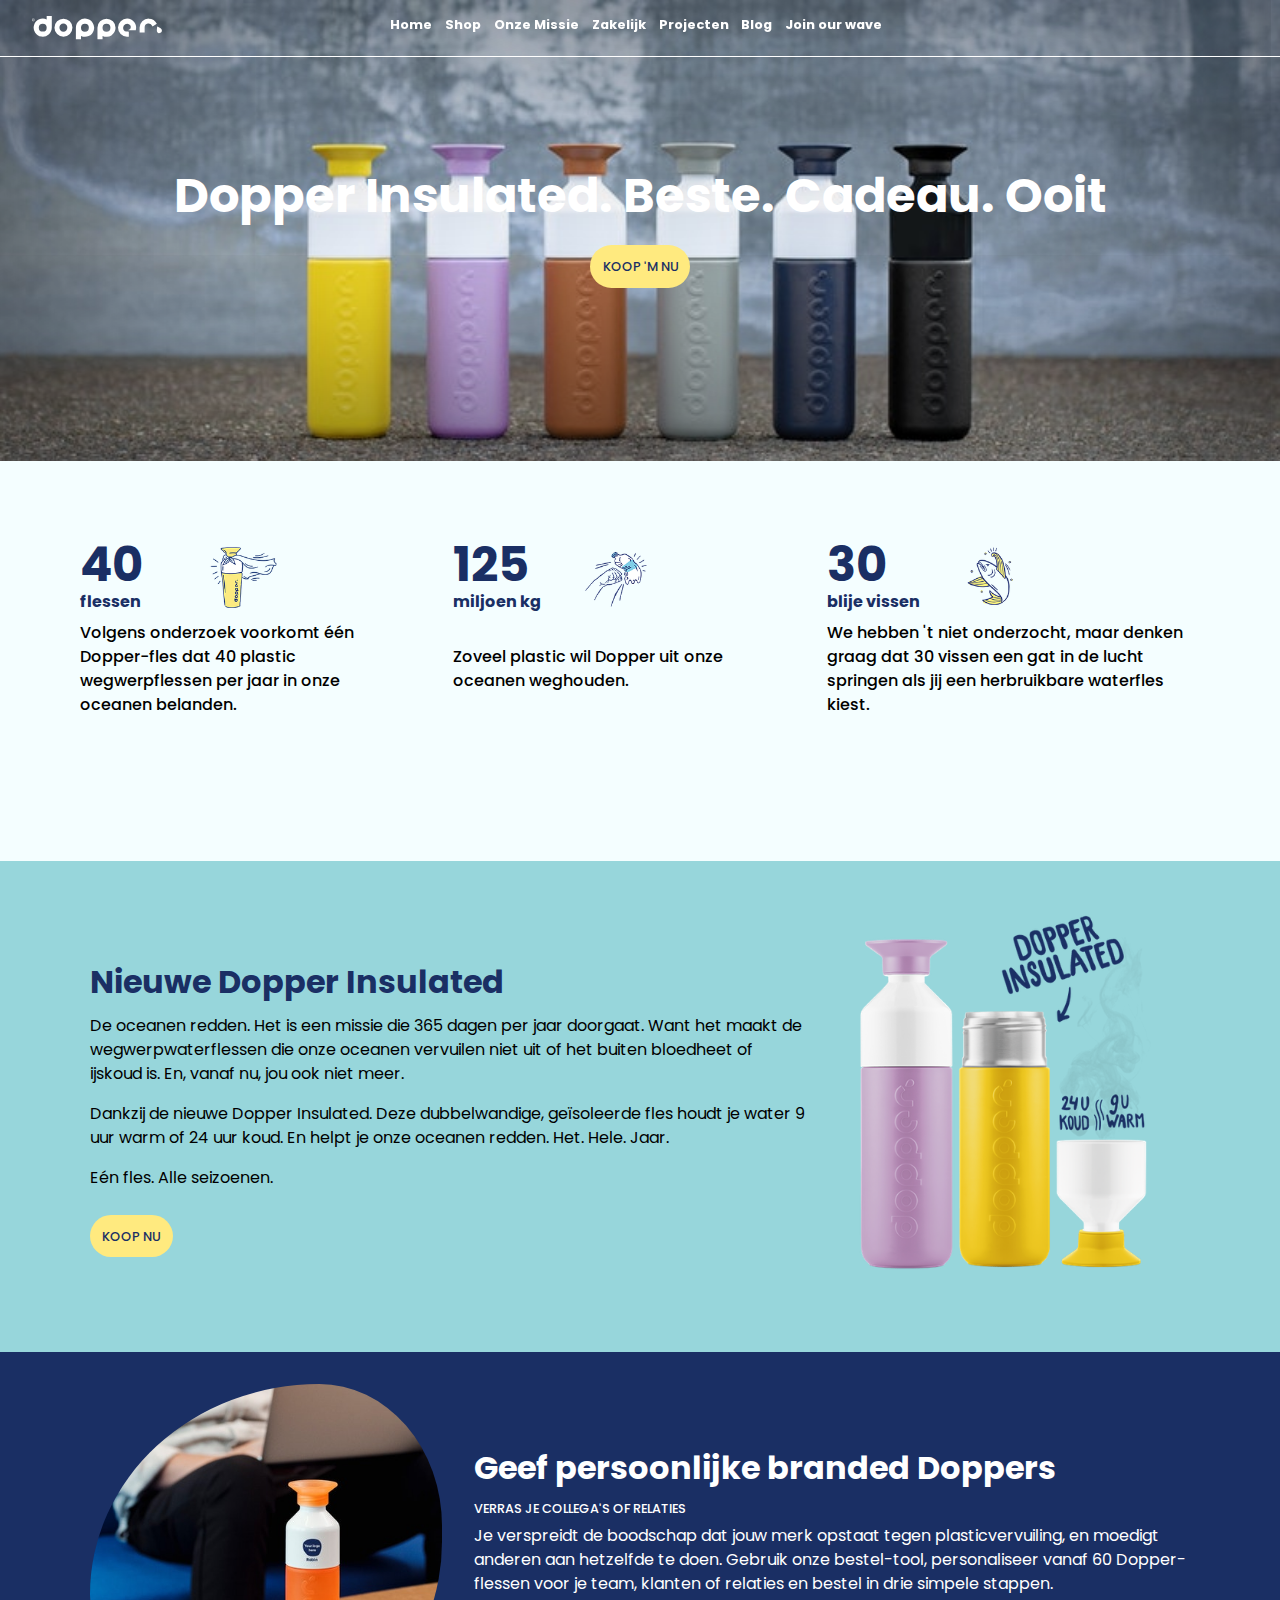
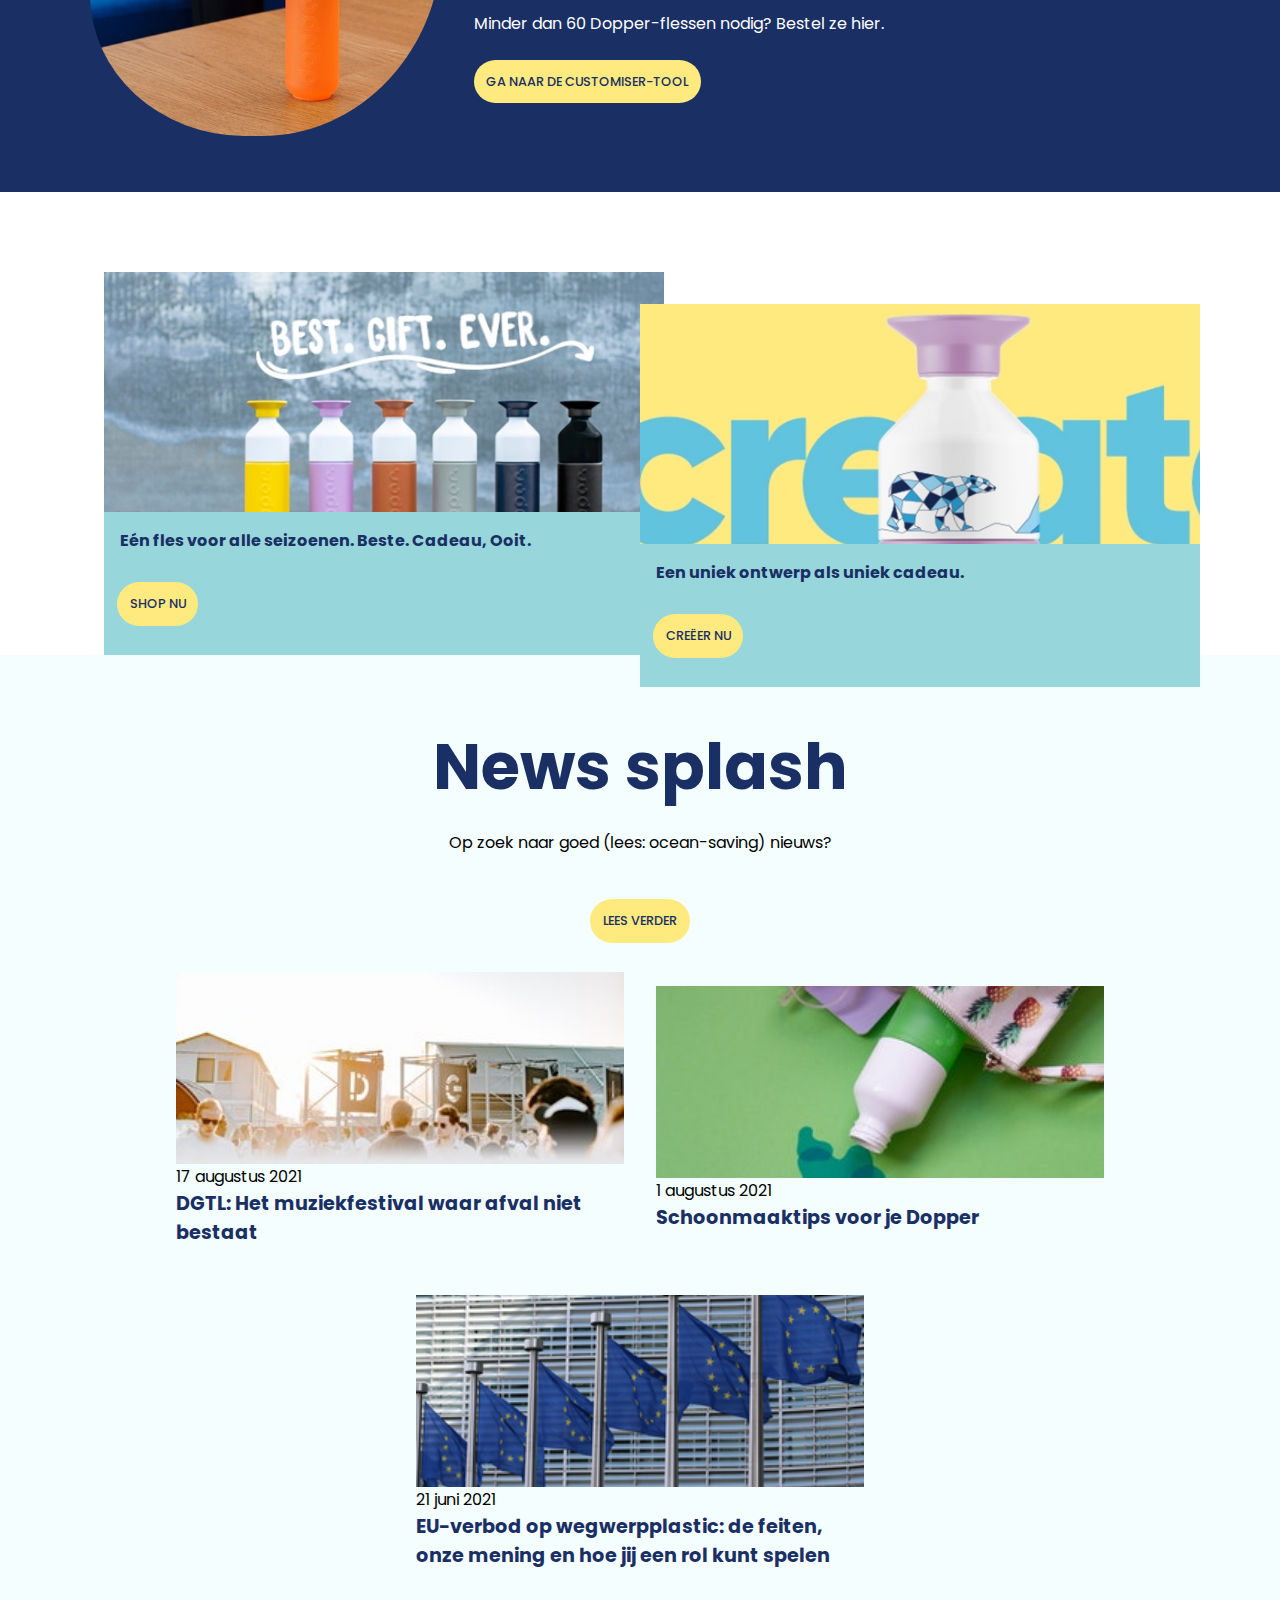
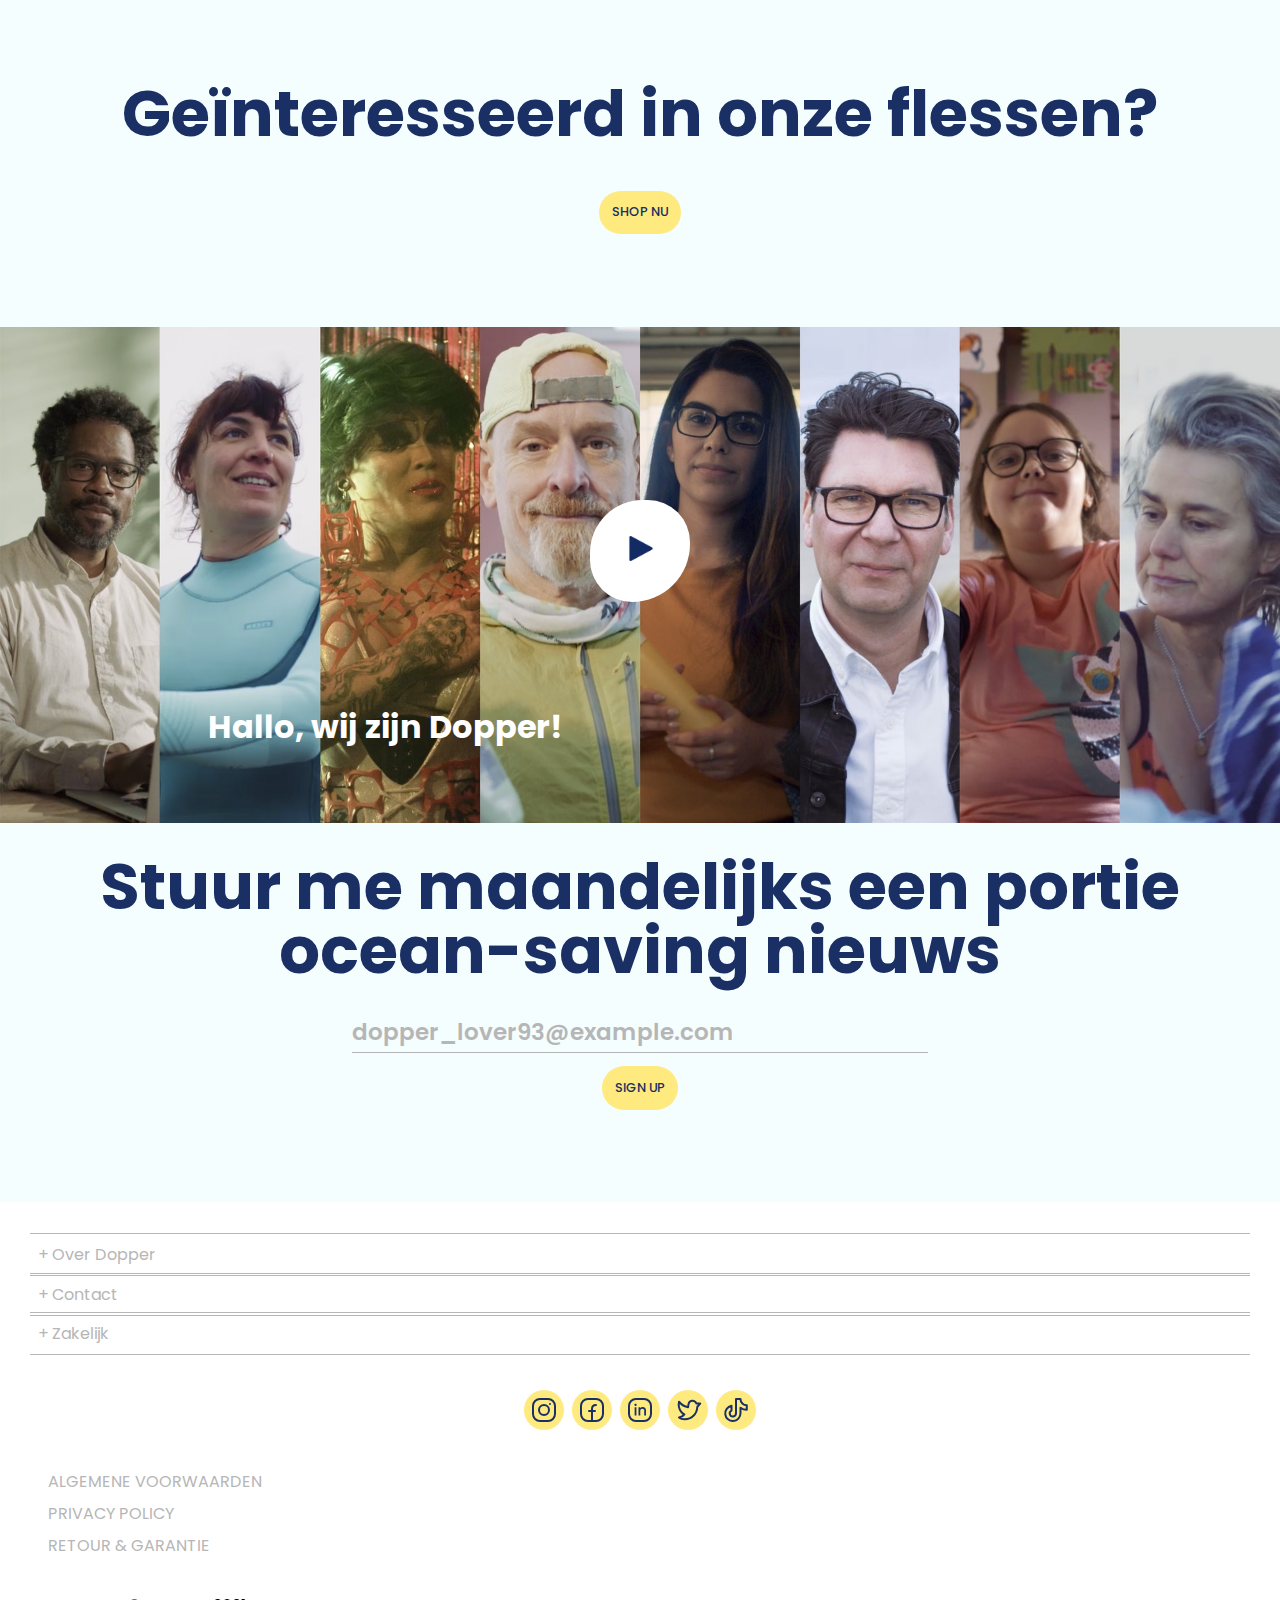
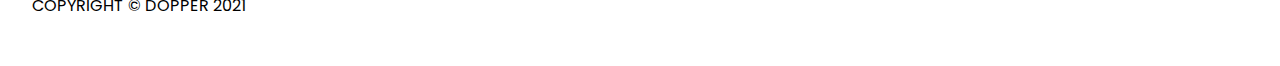
==== commit ca64d0c9: "Add files via upload" ====
--- a/index.html
+++ b/index.html
@@ -156,7 +156,7 @@
 	</main>
 
 	<footer>
-		<!-- Details en summary voor FAQ -->
+		<!-- Details en summary for FAQ -->
 		<details>
 			<summary>Over Dopper</summary>
 			<ul>
--- a/styles/style.css
+++ b/styles/style.css
@@ -48,7 +48,7 @@
   --brand-color-overlay: rgba(0, 0, 0, 0.5);
 }
 
-/* color pallette for if user has default dark theme on browser*/
+/* color pallette for if user has default dark theme set on browser */
 /* @media (prefers-color-scheme:dark) {
   :root {
     
@@ -62,7 +62,7 @@
 /*************************/
 
 body {
-  font-family: 'Poppins', sans-serif;
+  font-family: 'Poppins', sans-serif; /* font-family of all text */
 }
 
 h1 {
@@ -100,7 +100,7 @@
 /* HEADER + NAV */
 /****************/
 
-header {
+header { /* the whole header, including topbar, nav and banner */
   position: relative;
   width: 100%;
   height: auto;
@@ -114,14 +114,13 @@
   background-position: center top;
   background-repeat: no-repeat;
   background-size: cover;
-  box-shadow: inset 0 0 48em var(--brand-color-overlay);
+  box-shadow: inset 0 0 48em var(--brand-color-overlay); /* use of a box-shadow so image will have black/transparent overlay */
 }
 
 header nav {
   display: flex;
   align-items: flex-start;
-  flex-direction: column;
-
+  flex-direction: column;  /* flex nav items underneath eachother */
 }
 
 header nav ul {
@@ -133,24 +132,23 @@
   bottom: 0;
   right: 0;
 
-  list-style: none;
+  list-style: none; /* deletes ::marker */
   background-color: var(--brand-color-white);
 
   line-height: 2.5;
 
-  /* places the nav ul above all content, but below the heading*/
-  z-index: 4;
-  transform: translateX(100%);
-  transition: 0.5s;
+  z-index: 4; /* places the nav ul above all content, but below the heading */
+  transform: translateX(100%); /* moves nav 100% to the right (out of viewport) */
+  transition: 0.5s; /* transition for showMenu */
 }
 
 
 header nav ul.showMenu {
-  transform: translateX(0%);
+  transform: translateX(0%); /* moves nav back to the original place (fills whole viewport) */
 }
 
 header nav ul li a {
-  text-decoration: none;
+  text-decoration: none; /* removes standard underline style */
   color: var(--brand-color-darkblue);
   font-size: 1.75em;
   font-weight: 700;
@@ -160,27 +158,27 @@
 
 header nav ul li a:active,
 header nav ul li a:hover, 
-header nav ul li a:focus {
+header nav ul li a:focus { /* sets styles for hover on a's in nav*/
   opacity: 1;
   text-decoration: underline;
   text-decoration-thickness: .1em;
   text-decoration-style: solid;
   text-decoration-color: var(--brand-color-yellow);
 
-  outline: none;
+  outline: none; /* deletes 'outline' setting of focus pseudoclass */
 }
 
 header section:first-of-type {
   width: 100vw;
-  position: fixed;
+  position: fixed; /* make topbar in header fixed */
   top: 0;
 
-  z-index: 5; /* fixed header should always be on front of other content */
+  z-index: 5; /* fixed topbar should always be on front of all other content */
 
   padding: .5em 1.5em .5em 1.5em;
 
   display: flex;
-  flex-direction: row;
+  flex-direction: row; /* sets logo and hamburger button in row */
   justify-content: space-between;
   align-items: center;
 
@@ -189,19 +187,25 @@
   
 }
 
-header section:first-of-type.scrollHeader {
+header section:first-of-type.scrollHeader { /* when scrolling, add .scrollHeader class (see JS) */
   background-color: var(--brand-color-white);
   border-bottom: .1em solid var(--brand-color-lightgray);
 }
 
 header section:first-of-type > img { /* Dopper logo */
-  height:1.5em;
+  height: 1.5em;
   width: auto;
 }
 
-header section:first-of-type button {
-  border: none;
-  background-color: transparent;
+header section:first-of-type button { /* nav button */
+  border: none; /* reset default styles */
+  background-color: transparent; /* reset default styles */
+}
+
+header section:first-of-type button:hover,
+header section:first-of-type button:focus {
+  transform: scale(1.2);
+  transition: .2s ease-in;
 }
 
 header section:first-of-type button img {
@@ -215,25 +219,25 @@
   border-radius: 2em;
 }
 
-header section:first-of-type button img.exitMenu {
+header section:first-of-type button img.exitMenu { /* when menu is opened, add class exitMenu */
   background-color: var(--brand-color-darkblue);
 }
 
 
-header section:first-of-type button img.scrollHeader {
+header section:first-of-type button img.scrollHeader { /* when user scrolls, add class scrollHeader */
   background-color: var(--brand-color-darkblue);
 }
 
 header section:nth-of-type(2) {
   display: flex;
-  flex-direction: column;
-  align-items: center;
+  flex-direction: column; /* display text and a underneath eachother */
+  align-items: center; /* & center them */
   justify-content: center;
 
   margin: 4em 2em 3em 2em;
 }
 
-header section:nth-of-type(2) a {
+header section:nth-of-type(2) a { /* link to shop page */
   font-size: 0.8em;
   text-decoration: none;
   font-weight: 500;
@@ -271,7 +275,7 @@
 
 /* details + summary with custom styling */
 footer details summary {
-  cursor: pointer; /* add pointer cursor, because it's an interaction element */
+  cursor: pointer; /* add pointer cursor because it's an interactive element */
 
   padding: .5em;
   margin: -.1em;
@@ -283,27 +287,27 @@
 }
 
 footer details summary:hover,
-footer details summary:focus {
+footer details summary:focus { /* hover and focus styling for summary */
   color: var(--brand-color-darkblue);
 }
 
-footer details[open] summary {
-  list-style-type: "- "; /* changes list style, when details is open */
+footer details[open] summary { /* when details is open */
+  list-style-type: "- "; 
 }
 
 footer details[open] summary ~ * { /* select all items in summary */
-  animation: openSummary .5s ease-in-out;
+  animation: openSummary .5s ease-in-out; 
 }
 
 @keyframes openSummary { /* animation fades in details from the left */
   0% {
     opacity: 0;
-    transform: translateX(-5%);
+    transform: translateX(-5%); /* moves items to the left */
   }
   100% {
     opacity: 1;
-    transform: translateX(0);
-  }
+    transform: translateX(0); /* moves items back (right) */
+  } 
 }
 
 footer details ul li a {
@@ -312,29 +316,16 @@
 }
 
 footer details ul li a:hover,
-footer details ul li a:focus {
+footer details ul li a:focus { /* hover and focus styling for links in details ul li */
   text-decoration: underline;
   text-decoration-thickness: .2em;
   text-decoration-color: var(--brand-color-yellow);
 }
 
-footer ul:first-of-type { 
-  list-style: none;
-  padding-left: 1em;
-}
-
-footer ul:first-of-type li {
-  color: var(--brand-color-darkblue);
-}
-
-footer ul:first-of-type li a {
-  text-decoration: none;
-}
-
-/* social media links */
+/* section with social media links */
 footer section {
   display: flex;
-  align-items: center;
+  align-items: center; /* center content in section */
   justify-content: center;
 
   margin-top: 2em;
@@ -342,7 +333,7 @@
 
 footer section ul {
   display: flex;
-  flex-direction: row;
+  flex-direction: row; /* put links in a row */
   justify-content: flex-start;
 
   text-decoration: none;
@@ -351,7 +342,7 @@
 
 footer section ul li a {
   display: flex;
-  align-items: center;
+  align-items: center; /* center a in img, so background-color is even */
   justify-content: center;
 
   padding: .25em;
@@ -361,12 +352,12 @@
 }
 
 footer section ul li a:hover,
-footer section ul li a:focus {
+footer section ul li a:focus { /* hover and focus states for social media links */
   background-color: var(--brand-color-teal);
   transform: scale(1.2);
 }
 
-footer section ul li a:active {
+footer section ul li a:active { /* active state for social media links */
   box-shadow: .05em .05em .1em var(--brand-color-black);
 }
 
@@ -374,6 +365,7 @@
 footer > ul {
   margin-top: 2em;
   list-style: none;
+  padding-left: 1em; 
 }
 
 footer > ul li a {
@@ -385,7 +377,7 @@
 }
 
 footer > ul li a:hover,
-footer > ul li a:focus {
+footer > ul li a:focus { /* hover and focus states for extra links in footer */
   color: var(--brand-color-teal);
 }
 
@@ -405,7 +397,7 @@
 /* MAIN HOME*/
 /************/
 
-main a, main form button {
+main a, main form button { /* styles main a & button */
   font-family: 'Poppins', sans-serif;
   font-size: 0.8em;
   text-decoration: none;
@@ -422,7 +414,7 @@
 }
 
 main a:hover, 
-main a:focus {
+main a:focus { /* hover and focus state styles for main a */
   padding: 1em 2em;
 
   font-weight: 600;
@@ -461,12 +453,11 @@
 main > ul li {
   margin-bottom: 3em;
   display: flex;
-  flex-wrap:wrap;
+  flex-wrap: wrap; /* puts h3, img next to eachother and wraps p down (mobile) */
 }
 
 main > ul li h3 {
-  /* word-break: break-word; */
-  overflow-wrap: break-word;
+  overflow-wrap: break-word; /* breaks h3 up into span and rest of h3 */
   width: 8em;
 }
 
@@ -487,9 +478,10 @@
 }
 
 main section p:last-of-type {
-  padding-bottom: 2em;
-}
-
+  padding-bottom: 2em; /* add padding to bottom of last p in a section*/
+}
+
+/* first section in main (home page): card 1 */ 
 main section:first-of-type {
   display: flex;
   flex-direction: column;
@@ -513,6 +505,7 @@
   margin: 0;
 }
 
+/* second section in main (home page): card 2 */ 
 main section:nth-of-type(2) {
   display: flex;
   flex-direction: column;
@@ -545,7 +538,6 @@
   align-items: center;
 
   /* crops the image asymmetrically: roundness in 4 values */
-  /* border-radius: 12em 8em 10em 8em; */
   border-radius: 80% 54% 74% 54%;
 }
 
@@ -554,12 +546,7 @@
   margin: 0;
 }
 
-main section:nth-of-type(3) {
-  /* position is relative so two child sections can be placed inside it with absolute positions */
-  position: relative;
-
-}
-
+/* third section in main (home page): 2 featured cards in section */ 
 main section:nth-of-type(3) article {
   display: flex;
   flex-direction: column;
@@ -571,17 +558,8 @@
   background-color: var(--brand-color-teal);
 }
 
-main section:nth-of-type(3) article:first-of-type {
-  position: relative;
-  right: 1.5em;
-  overflow-x: hidden;
-}
-
-main section:nth-of-type(3) article:nth-of-type(2) {
-  position: relative;
-  top: -1em;
-  left: 1.25em;
-  overflow-x: hidden;
+main section:nth-of-type(3) article h3 {
+  padding: 1em;
 }
 
 main section:nth-of-type(3) article img {
@@ -590,10 +568,20 @@
   order: -1;
 }
 
-main section:nth-of-type(3) article h3 {
-  padding: 1em;
-}
-
+main section:nth-of-type(3) article:first-of-type { /* 1st featured card */ 
+  position: relative;
+  right: 1.5em; /* move left */
+  overflow-x: hidden;
+}
+
+main section:nth-of-type(3) article:nth-of-type(2) { /* 2nd featured card */ 
+  position: relative;
+  top: -1em; /* move up */
+  left: 1.25em; /* move right */
+  overflow-x: hidden;
+}
+
+/* fourth section in main (home page): news 'splash' */ 
 main section:nth-of-type(4) {
   display: flex;
   flex-direction: column;
@@ -617,7 +605,7 @@
   text-align: center;
 }
 
-main section:nth-of-type(4) ul {
+main section:nth-of-type(4) ul { /* unordered list of news articles */
   display: flex;
   flex-direction: row;
   justify-content: center;
@@ -627,11 +615,11 @@
   list-style: none;
 }
 
-main section:nth-of-type(4) ul li {
+main section:nth-of-type(4) ul li { 
   width: 80vw;
 
   display: flex;
-  flex-direction: column;
+  flex-direction: column; /* flex elements as column: li holds h3, img and time */
   margin: 1em 1em 2em 1em;
 }
 
@@ -653,10 +641,10 @@
   order: 2; /*puts time underneath img and above h3*/
 }
 
-main section:nth-of-type(4) > a:hover,
-main section:nth-of-type(4) > a:focus,
+main section:nth-of-type(4) a:hover,
+main section:nth-of-type(4) a:focus,
 main section:nth-of-type(5) a:hover,
-main section:nth-of-type(5) a:focus {
+main section:nth-of-type(5) a:focus { /* hover and focus states for the buttons in sections 4 & 5 */
   padding: 1em 2em;
 
   font-weight: 600;
@@ -665,6 +653,7 @@
   transition: .5s ease-in-out;
 }
 
+/* fifth section in main (home page): 'geinteresseerd in onze flessen?' */ 
 main section:nth-of-type(5) {
   display: flex;
   flex-direction: column;
@@ -674,6 +663,7 @@
   background-color: var(--brand-color-lightblue);
 }
 
+/* sixth section in main (home page): video banner */ 
 main section:nth-of-type(6) {
   display: flex;
   justify-content: center;
@@ -688,7 +678,7 @@
 }
 
 main section:nth-of-type(6) h2 {
-  position: relative;
+  position: relative; /* use position relative to place h2 bottom right of the section */ 
   top: 4.25em;
   right: 1.5em;
   order: 2;
@@ -699,12 +689,12 @@
   color: var(--brand-color-white);
 }
 
-main section:nth-of-type(6) a {
+main section:nth-of-type(6) a { /* link is a blob with a play icon (main section:nth-of-type(6) a img) */ 
   background-color: var(--brand-color-white);
   padding: 2.8em 2.8em 2.8em 3em;
   border-radius: 10em 8em 11em 8em;
 
-  transition: .3s ease-in;
+  transition: .3s ease-in; /* transition for hover & focus states */
 }
 
 main section:nth-of-type(6) a:hover,
@@ -719,34 +709,36 @@
   height: auto;
 }
 
+/* seventh section in main (home page): newsletter signup */ 
 main section:nth-of-type(7) {
   padding-top: 2em;
 
   background-color: var(--brand-color-lightblue);
 }
 
-main section:nth-of-type(7) form {
-  display: flex;
-  flex-direction: column;
+main section:nth-of-type(7) form { 
+  display: flex;
+  flex-direction: column; /* place form elements (input & button) underneath eachother with flex */
   align-items: center;
   justify-content: center;
 }
 
-main section:nth-of-type(7) form input[type=email] { /*the email input*/
+main section:nth-of-type(7) form input[type=email] { /* email input */
   width: 95%;
   height: 2em;
 
-  font-family: 'Poppins', sans-serif;
-  color: var(--brand-color-darkblue); /*text that is typed in input, will be darkblue and bold*/
+  font-family: 'Poppins', sans-serif; /* set font: delete default styling */
+  font-size: 1.2em;
   font-weight: 700;
+  color: var(--brand-color-darkblue); /* text that is typed in input, will be darkblue and bold */
 
   border: none;
   border-bottom: .1em solid var(--brand-color-lightgray);
   background-color: var(--brand-color-lightblue);
 }
 
-main section:nth-of-type(7) form input[type=email]::placeholder { /*style just the placeholder*/
-  font-family: 'Poppins', sans-serif;
+main section:nth-of-type(7) form input[type=email]::placeholder { /* style just the placeholder */
+  font-family: 'Poppins', sans-serif; /* set font: delete default styling */
   font-size: 1.2em;
   font-weight: 600;
   color: var(--brand-color-lightgray); 
@@ -761,12 +753,13 @@
 /************************/
 /* HEADER CUSTOM STYLES */
 /************************/
+/* topbar */
 .shop header section:first-of-type {
   background-color: var(--brand-color-white);
   border-bottom: .1em solid var(--brand-color-lightgray);
 }
 
-.shop header section:first-of-type button img {
+.shop header section:first-of-type button img { /* hamburger menu icon */
   background-color: var(--brand-color-darkblue);
 }
 
@@ -781,7 +774,7 @@
 /* MAIN SHOP*/
 /************/
 .shop main {
-  color: var(--brand-color-darkblue); /*text color is darkblue standard*/
+  color: var(--brand-color-darkblue); /* text color is standard darkblue */
 }
 
 
@@ -790,6 +783,7 @@
 /* MAIN SHOP SECTIONS */
 /**********************/
 
+/* first section in main (shop page): links to products */ 
 .shop main section:first-of-type {
   background-color: var(--brand-color-white);
   margin: 3em 0 0 0;
@@ -810,42 +804,37 @@
 }
 
 .shop main section:first-of-type ul li a {
-  /* width:fit-content; */
   padding: 0;
   margin: 0;
 
   font-weight: 600;
-  text-transform: initial;
+  text-transform: initial; /* text is default, instead of uppercase */
 
   color: var(--brand-color-lightgray);
-  background-color: initial;
+  background-color: initial; /* reset background-color to standard white */
   border-radius: 0;
 }
 
 .shop main section:first-of-type ul li a:active,
 .shop main section:first-of-type ul li a:hover,
-.shop main section:first-of-type ul li a:focus {
-  box-shadow: none;
+.shop main section:first-of-type ul li a:focus { /* active, hover & focus states for links to products */
+  box-shadow: none; /* reset box-shadow that's on the a's on the main */
   color: var(--brand-color-darkblue);
   transform: scale(1.1);
 }
 
 .shop main section:nth-of-type(2) {
-  /* position is relative so two child sections can be placed inside it with absolute positions */
-  position: relative;
-
   display: flex;
   flex-direction: column;
   align-items: center;
   justify-content: center;
   
-
   background-color: var(--brand-color-white);
 }
 
 .shop main section:nth-of-type(2) article {
   display: flex;
-  flex-direction: column;
+  flex-direction: column; 
   align-items: flex-start;
   justify-content: flex-start;
 
@@ -856,7 +845,7 @@
 
 .shop main section:nth-of-type(2) article img {
   width: 100%;
-  order: -2; /* places image before h3 + a */
+  order: -2; /* places image in flow before h3 & a */
   margin-bottom: 0;
 
   border-radius: 0;
@@ -875,38 +864,39 @@
   margin-left: 1em;
 }
 
-.shop main section:nth-of-type(2) article:first-of-type {
+.shop main section:nth-of-type(2) article:first-of-type { /* first featured card */
   position: relative;
-
+  /* not moved, so it's centered (mobile) */
   background-color: var(--brand-color-yellow);
 }
 
 .shop main section:nth-of-type(2) article:first-of-type a {
-  background-color: var(--brand-color-darkblue);
+  background-color: var(--brand-color-darkblue); /* different colors for contrast */
   color: var(--brand-color-white);
 }
 
-.shop main section:nth-of-type(2) article:nth-of-type(2) {
+.shop main section:nth-of-type(2) article:nth-of-type(2) { /* second featured card */
   position: relative;
-  top: -1.2em;
-  left: 1em;
+  top: -1.2em; /* move up */
+  left: 1em; /* move right */
   overflow-x: hidden;
 
   background-color: var(--brand-color-teal);
 }
 
 .shop main section:nth-of-type(2) article:nth-of-type(2) a {
-  background-color: var(--brand-color-white);
+  background-color: var(--brand-color-white); /* different colors for contrast */
   color: var(--brand-color-darkblue);
 }
 
-.shop main > ul {
-  display: flex;
+/* ul with links */
+.shop main > ul { /* selector for direct ul child of parent main on shop page*/
+  display: flex; 
   flex-direction: row;
   justify-content: center;
   align-items: center;
 
-  background-color: initial;
+  background-color: initial; /* resets background-color to default white */
   padding-top: 0;
 }
 
@@ -931,20 +921,21 @@
 }
 
 .shop main >  ul li a:active,
-.shop main >  ul li a:focus { 
-  box-shadow: none;
+.shop main >  ul li a:focus { /* active & focus states for links */
+  box-shadow: none; /* reset box-shadow from main a:focus/active */
 
   color: var(--brand-color-teal);
   font-weight: 600;
   transform: scale(1.2);
 }
 
-.shop main >  ul li a:hover {
+.shop main >  ul li a:hover { /* hover state for links */
   color: var(--brand-color-teal);
   text-decoration: .2em underline;
   text-decoration-color: var(--brand-color-yellow);
 }
 
+/* article 1 product overview on shop page */
 .shop main > article:first-of-type {
   display: flex;
   flex-direction: column;
@@ -1011,7 +1002,7 @@
   height: auto;
 }
 
-.shop main > article:first-of-type ul li svg {
+.shop main > article:first-of-type ul li svg { /* blob */
   width: 15em;
   padding: .4em;
 
@@ -1044,10 +1035,7 @@
   fill: var(--brand-color-darkblue); /* fill svg for dopper color pacific blue with brand darkblue */
 }
 
-/************************/
-/* ANIMATIONS BLOB SHOP */
-/************************/
-
+/* blob animations */
 @keyframes blob-easeIn { /* animate ease-in and ease-out blob when hovering */
   0% {
     opacity: 0;
@@ -1110,20 +1098,20 @@
     display: none;
   }
 
-  header nav ul {
+  header nav ul { /* restyle the ul for min-width = 768px and beyond */
     display: flex;
-    flex-direction: row;
-
-    white-space: nowrap;
+    flex-direction: row; /* all li in a row */
+
+    white-space: nowrap; /* don't wrap words, text is on 1 line */
 
     padding: 0;
 
-    position: fixed;
+    position: fixed; /* fix nav to the top */
     left: calc(55% / 2);
     top: initial;
     bottom: initial;
     right: initial;
-    z-index: 10;
+    z-index: 10; /* place above all */
     margin-top: 1em;
 
     list-style: none;
@@ -1131,7 +1119,7 @@
 
     line-height: 1;
 
-    transform: translateX(0%);
+    transform: translateX(0%); /* replace in screen */
   }
 
   header nav ul li:first-of-type { /* 'Join our wave' is placed most right */
@@ -1147,7 +1135,7 @@
 
   header nav ul li a:active,
   header nav ul li a:hover, 
-  header nav ul li a:focus {
+  header nav ul li a:focus { /* active, hover & focus states for links in nav */
     text-decoration-thickness: .25em;
   }
 
@@ -1156,7 +1144,7 @@
   }
 
   header section:nth-of-type(2) {
-    margin: 10em 0; /* creates space so background-image can be larger in height */
+    margin: 10em 0; /* creates space so background-image can be larger */
   }
 
     
@@ -1172,12 +1160,12 @@
   /* MAIN HOME */
   /*************/
 
-  /* Info dopper list */
+  /* info dopper list */
   main > ul {
     padding: 5em;
     display: grid;
     justify-content: center;
-    grid-template-columns: repeat(2, 1fr);
+    grid-template-columns: repeat(2, 1fr); /* create a 2 column layout with a grid */
   }
 
   main > ul li {
@@ -1189,6 +1177,7 @@
     padding: 0;
   }
 
+  /* cards */
   main section:first-of-type,
   main section:nth-of-type(2) {
     flex-direction: row;
@@ -1215,6 +1204,7 @@
     padding-right: 2em;
   }
 
+  /* section with 2 featured cards */
   main section:nth-of-type(3) {
     padding-bottom: 0;
   }
@@ -1231,7 +1221,7 @@
   main section:nth-of-type(3) article:nth-of-type(2) img {
     width: 50vw;
     height: 10em;
-    object-fit: cover;
+    object-fit: cover; /* use object-fit to fit img inside set width & height */
     object-position: center top;
   }
 
@@ -1241,6 +1231,7 @@
     overflow-x: hidden;
   }
 
+  /* news splash with news articles */
   main section:nth-of-type(4) ul li {
     width: 35vw;
   }
@@ -1248,7 +1239,7 @@
   main section:nth-of-type(4) ul li img {
     width: 35vw;
     height: 12em;
-    object-fit: cover;
+    object-fit: cover; /* use object-fit to fit img inside set width & height */
   }
 
   main section:nth-of-type(4) h2, 
@@ -1257,23 +1248,26 @@
     font-size: 3em;
   }
 
+  /* video img banner */
   main section:nth-of-type(6) {
-    background-size: 200%
+    background-size: 200%; /* displays a wider view of the banner img */
   }
 
   main section:nth-of-type(7) form input[type=email] { /*the email input*/
-    width: 30em;
+    width: 30em; /* change width, so it's not getting wider any longer */
   }
 
   /*************/
   /* MAIN SHOP */
   /*************/
 
+  /* list of links of products */
   .shop main section:first-of-type ul {
     overflow-x: initial;
     padding: 1em 0;
   }
 
+  /* section with 2 featured cards (shop) */
   .shop main section:nth-of-type(2) { 
     flex-direction: row;
 
@@ -1282,10 +1276,10 @@
 
   .shop main section:nth-of-type(2) article:first-of-type {
     position: relative;
-    right: 6em;
-    top: 0;
-
-    width: 35em;
+    right: 6em; /* move left */
+    top: 0; /* set at top */
+
+    width: 35em; /* set width bigger than article 2 */
   }
 
   .shop main section:nth-of-type(2) article:first-of-type img {
@@ -1297,18 +1291,19 @@
 
   .shop main section:nth-of-type(2) article:nth-of-type(2) {
     position: absolute;
-    left: 60%;
-    top: 3.5em;
+    left: 60%; /* move right*/
+    top: 3.5em; /* move down */
     width: 20em;
   }
 
   .shop main section:nth-of-type(2) article:nth-of-type(2) img {
     width: 25em;
     height: 10em;
-    object-fit: cover;
+    object-fit: cover; 
     object-position: center top;
   }
 
+  /* links extra */
   .shop main > ul {
     padding-bottom: 1em;
   }
@@ -1319,7 +1314,7 @@
     margin: .5em;
   }
   
-
+  /* product overview */
   .shop main > article:first-of-type ul li img {
     width: 20em;
   }
@@ -1369,10 +1364,12 @@
   /* MAIN HOME */
   /*************/
 
+  /* list dopper info */
   main > ul {
     grid-template-columns: repeat(3, 1fr);
   }
 
+  /* card 1 & card 2 */
   main section:first-of-type,
   main section:nth-of-type(2) {
     padding: 2em 7%;
@@ -1383,6 +1380,7 @@
     width: 30vw;
   }
 
+  /* section with 2 featured cards */
   main section:nth-of-type(3) {
     display: flex;
     flex-direction: row;
@@ -1398,6 +1396,7 @@
     height: 15em;
   }
 
+  /* news splash */
   main section:nth-of-type(4) {
     padding-bottom: 0;
   }
@@ -1405,9 +1404,10 @@
   main section:nth-of-type(4) h2, 
   main section:nth-of-type(5) h2,
   main section:nth-of-type(7) h2 {
-  font-size: 4em;
-}
-
+    font-size: 4em;
+  }
+
+  /* video img banner */
   main section:nth-of-type(6) {
     background-size: 100%
   }
@@ -1420,6 +1420,7 @@
   /* MAIN SHOP */
   /*************/
   
+  /* product overview */
   .shop main > article:first-of-type {
     padding: 1em 10%;
   }
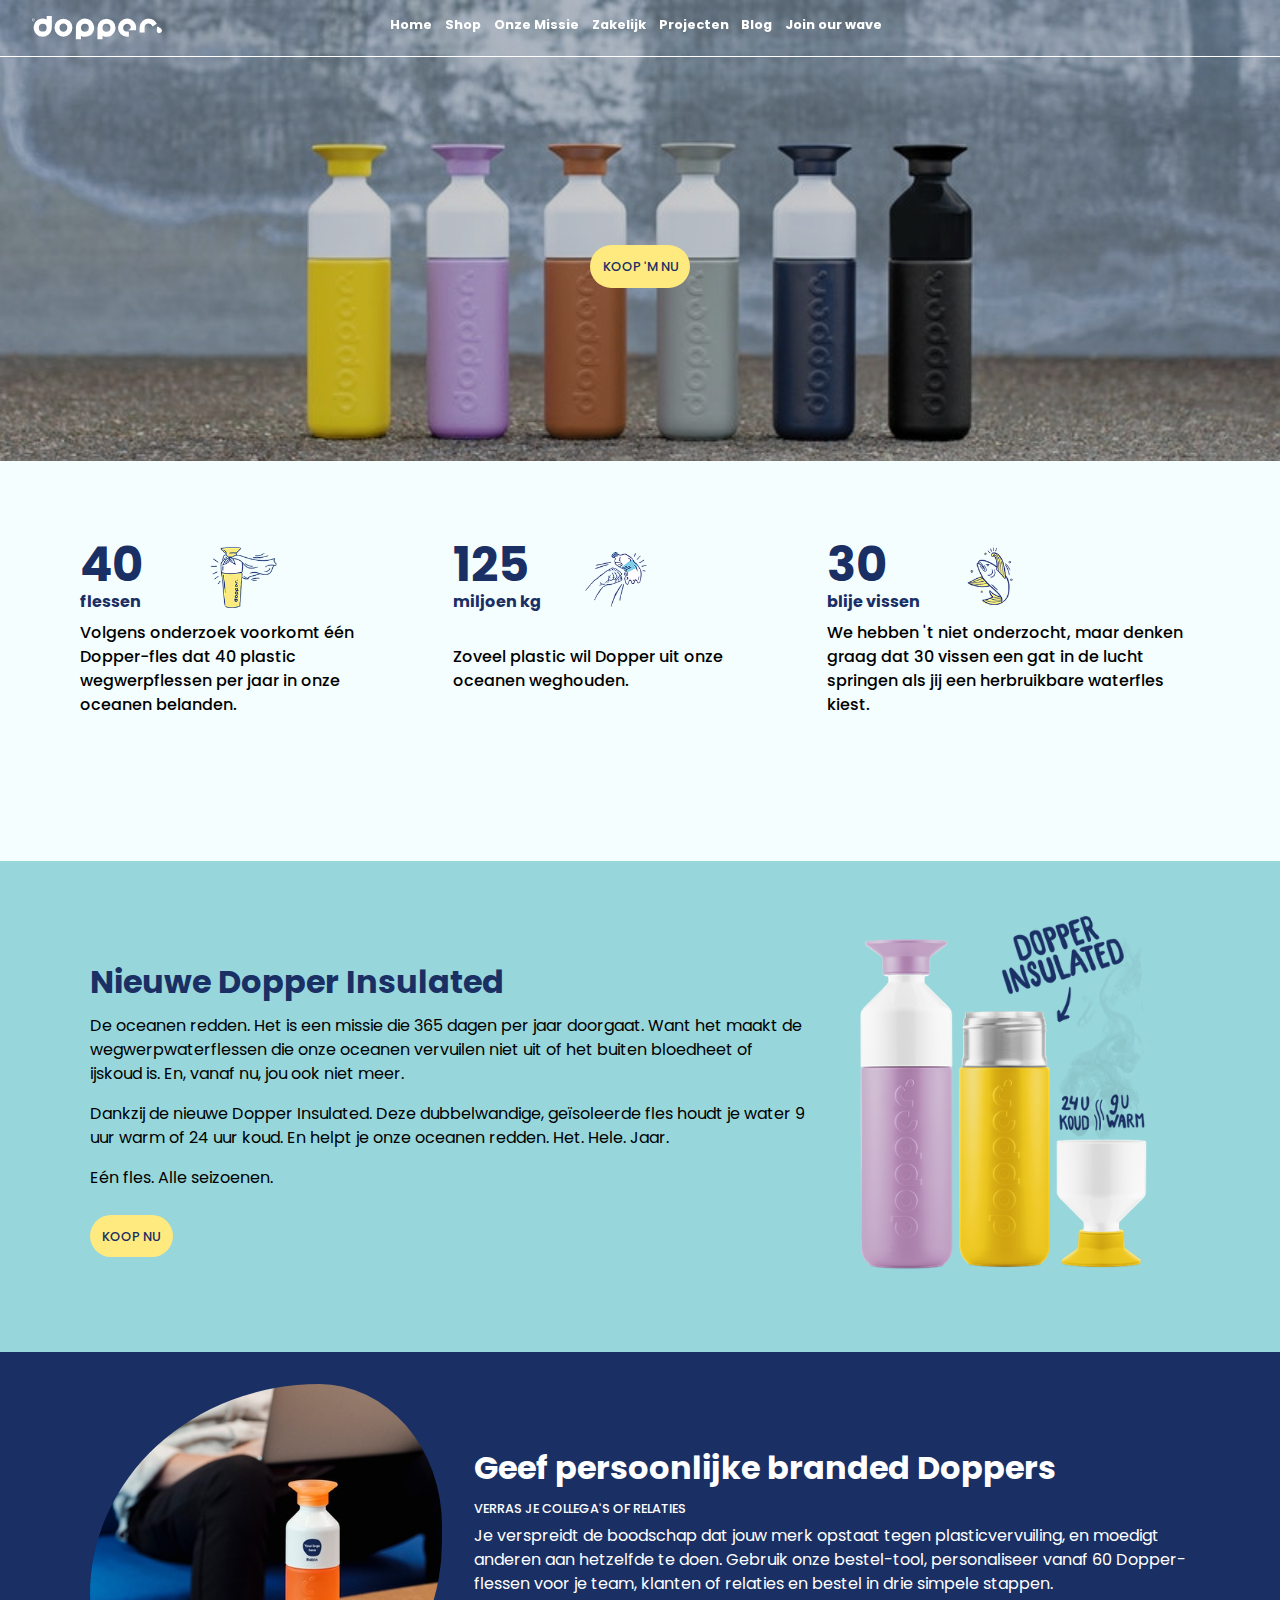
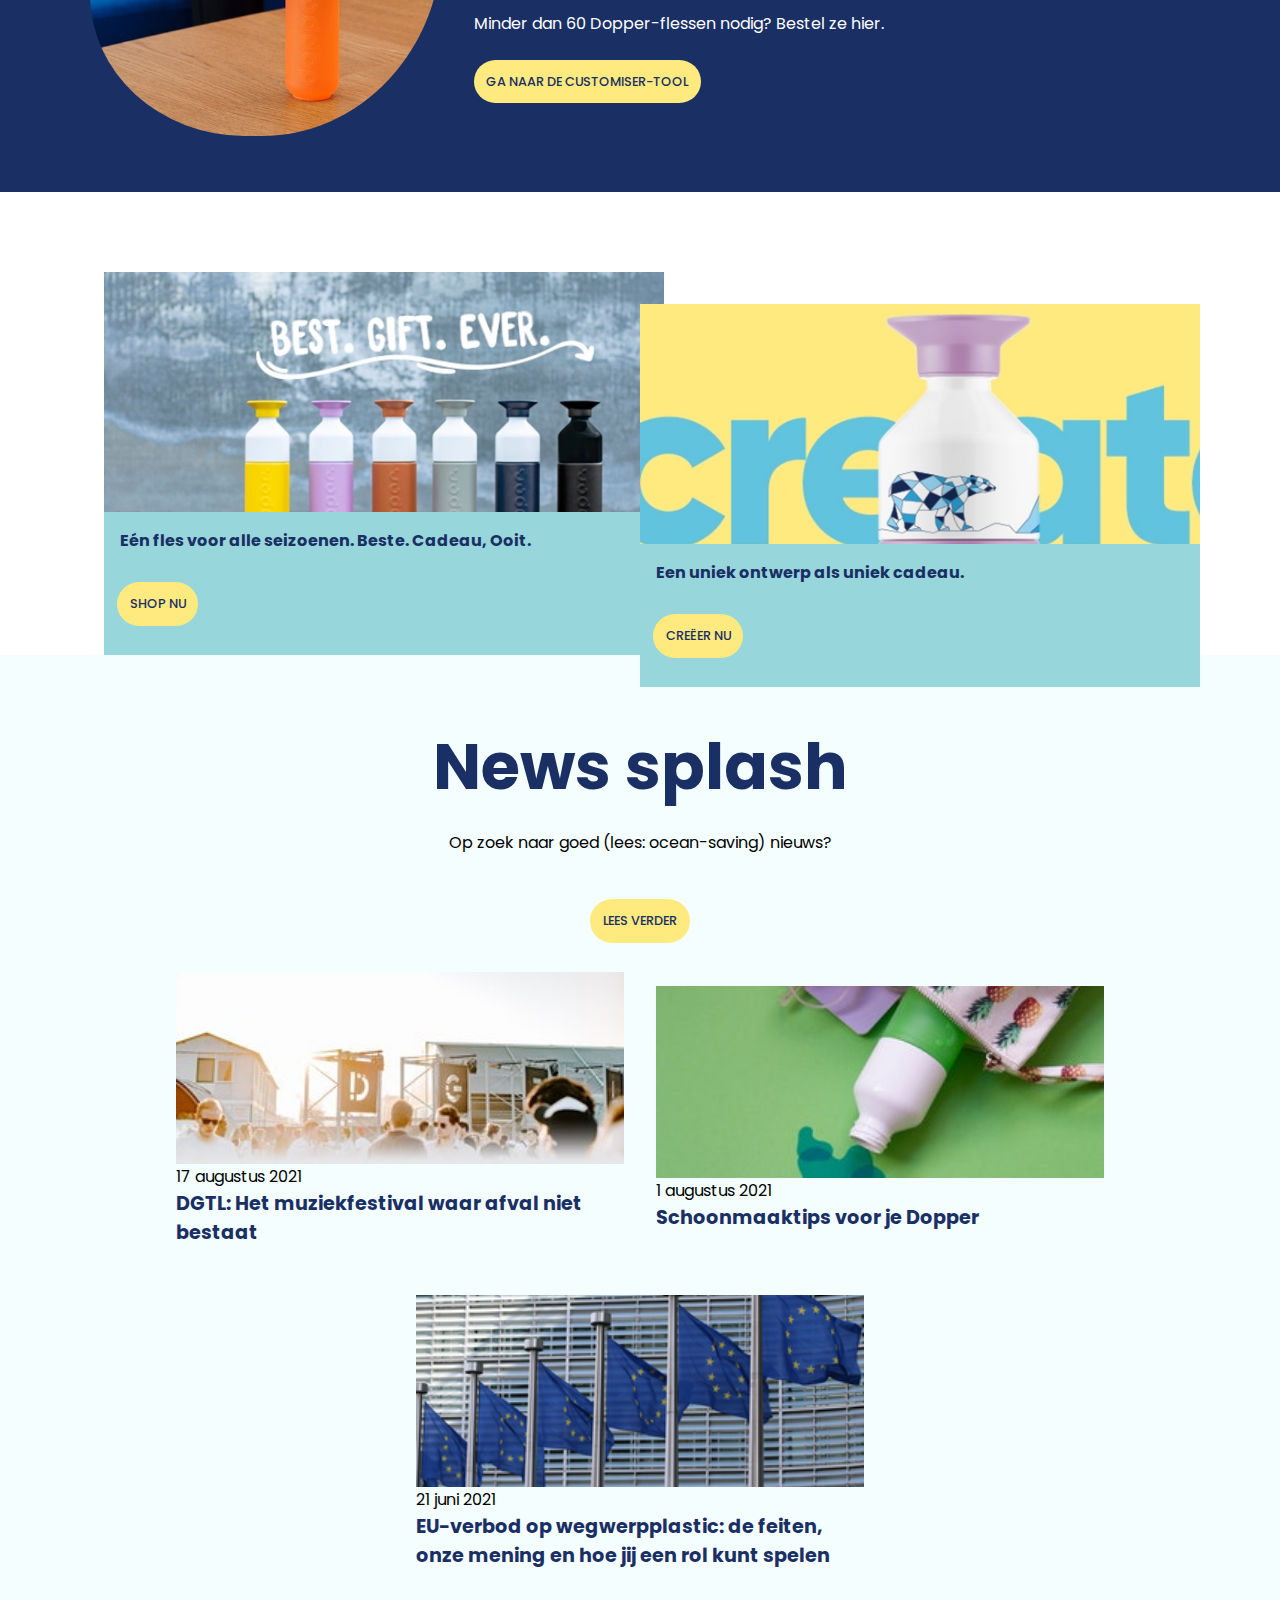
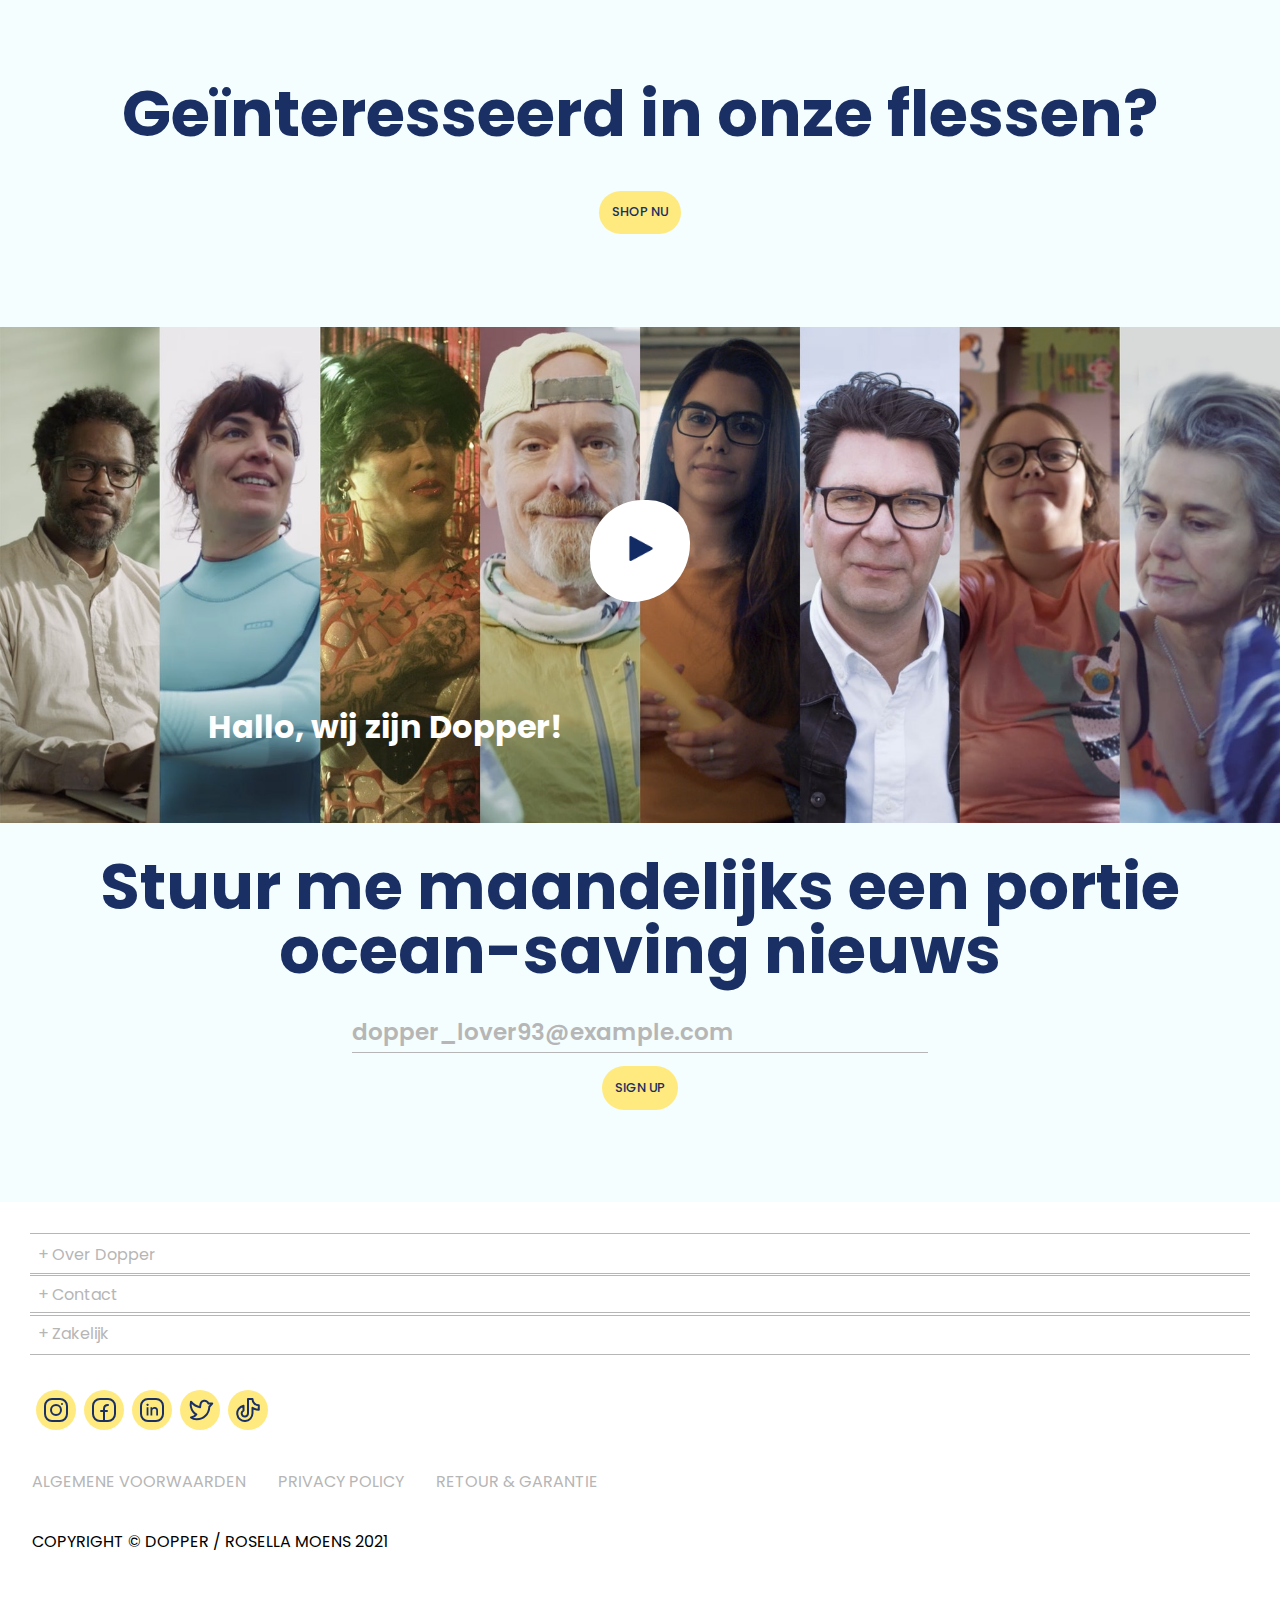
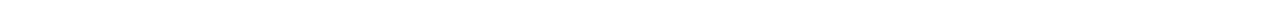
==== commit 588e3247: "Add files via upload" ====
--- a/index.html
+++ b/index.html
@@ -6,7 +6,7 @@
 	<meta name="author" content="jouw naam">
 	<meta name="viewport" content="width=device-width, initial-scale=1">
 
-	<title>Dopper</title>
+	<title>Dopper ~ Rosella Moens</title>
 
 	<link href="styles/style.css" rel="stylesheet">
 	<link rel="preconnect" href="https://fonts.googleapis.com">
@@ -36,7 +36,7 @@
 
 		<!-- Intro text and button -->
 		<section>
-			<h1>Dopper Insulated. Beste. Cadeau. Ooit</h1>
+			<h1><span>Dopper</span> <span>Insulated.</span> <span>Beste.</span>  <span>Cadeau.</span> <span>Ooit.</span></h1>
 			<a href="./shop.html">Koop 'm nu</a>
 		</section>
 	</header>
@@ -66,7 +66,7 @@
 
 		<!-- Cards -->
 		<section> <!-- Section 1 -->
-			<div>
+			<div> <!-- div for flexing content later in media query -->
 				<h2>Nieuwe Dopper Insulated</h2>
 				<p>De oceanen redden. Het is een missie die 365 dagen per jaar doorgaat. Want het maakt de
 					wegwerpwaterflessen die onze oceanen vervuilen niet uit of het buiten bloedheet of ijskoud is. En, vanaf
@@ -78,10 +78,10 @@
 				<p>Eén fles. Alle seizoenen.</p>
 				<a href="#">Koop nu</a>
 			</div>
-				<img src="./images/dopper-insulated.png" alt="Dopper insulated, 24 uur koud en 9 uur warm">
+			<img src="./images/dopper-insulated.png" alt="Dopper insulated, 24 uur koud en 9 uur warm">
 		</section>
 		<section> <!-- Section 2 -->
-			<div>
+			<div> <!-- div for flexing content later in media query -->
 				<h2>Geef persoonlijke branded Doppers</h2>
 				<h3>Verras je collega's of relaties</h3>
 				<p>Je verspreidt de boodschap dat jouw merk opstaat tegen plasticvervuiling, en moedigt anderen aan
@@ -91,7 +91,7 @@
 				<p>Minder dan 60 Dopper-flessen nodig? Bestel ze hier.</p>
 				<a href="#">Ga naar de customiser-tool</a>
 			</div>
-				<img src="./images/branded-dopper.jpg" alt="Branded dopperfles">
+			<img src="./images/branded-dopper.jpg" alt="Branded dopperfles">
 		</section>
 
 		<!-- Featured cards extra -->
@@ -133,7 +133,7 @@
 			</ul>
 		</section>
 
-		<!-- Shop -->
+		<!-- Shop link -->
 		<section> <!-- Section 5 -->
 			<h2>Geïnteresseerd in onze flessen?</h2>
 			<a href="./shop.html">Shop nu</a>
@@ -156,7 +156,7 @@
 	</main>
 
 	<footer>
-		<!-- Details en summary for FAQ -->
+		<!-- Details and summary for FAQ -->
 		<details>
 			<summary>Over Dopper</summary>
 			<ul>
@@ -200,34 +200,32 @@
 		</details>
 
 		<!-- Socials buttons -->
-		<section>
-			<ul>
-				<li>
+		<ul>
+			<li>
 					<a href="#"><img src="./images/instagram-icon.svg" alt="Instagram icon"></a>
-				</li>
-				<li>
+			</li>
+			<li>
 					<a href="#"><img src="./images/facebook-icon.svg" alt="Facebook icon"></a>
-				</li>
-				<li>
+			</li>
+			<li>
 					<a href="#"><img src="./images/linkedin-icon.svg" alt="LinkedIn icon"></a>
-				</li>
-				<li>
+			</li>
+			<li>
 					<a href="#"><img src="./images/twitter-icon.svg" alt="Twitter icon"></a>
-				</li>
-				<li>
+			</li>
+			<li>
 					<a href="#"><img src="./images/tiktok-icon.svg" alt="TikTok icon"></a>
-				</li>
-			</ul>
-		</section>
-
-		<!-- Algemene voorwaarden, privacy policy etc.-->
+			</li>
+		</ul>
+
+		<!-- Terms & conditions, privacy policy etc.-->
 		<ul>
 			<li><a href="#">Algemene voorwaarden</a></li>
 			<li><a href="#">Privacy Policy</a></li>
 			<li><a href="#">Retour & garantie</a></li>
 		</ul>
 
-		<p>Copyright © Dopper 2021</p>
+		<p>Copyright © Dopper / Rosella Moens 2021</p>
 	</footer>
 
 	<script src="scripts/script.js"></script>
--- a/styles/style.css
+++ b/styles/style.css
@@ -45,15 +45,8 @@
   --brand-color-white: white;
   --brand-color-black: black;
   --brand-color-lightgray: rgb(182, 182, 182);
-  --brand-color-overlay: rgba(0, 0, 0, 0.5);
-}
-
-/* color pallette for if user has default dark theme set on browser */
-/* @media (prefers-color-scheme:dark) {
-  :root {
-    
-  }
-} */
+  --brand-color-overlay: rgba(0, 0, 0, 0.2);
+}
 
 
 
@@ -114,7 +107,7 @@
   background-position: center top;
   background-repeat: no-repeat;
   background-size: cover;
-  box-shadow: inset 0 0 48em var(--brand-color-overlay); /* use of a box-shadow so image will have black/transparent overlay */
+  box-shadow: inset 0 0 48em 15em var(--brand-color-overlay); /* use of a box-shadow so image will have black/transparent overlay */
 }
 
 header nav {
@@ -168,6 +161,7 @@
   outline: none; /* deletes 'outline' setting of focus pseudoclass */
 }
 
+/* topbar */
 header section:first-of-type {
   width: 100vw;
   position: fixed; /* make topbar in header fixed */
@@ -211,11 +205,9 @@
 header section:first-of-type button img {
   width: 2.5em;
   height: 2.5em;
-  
   padding: .5em;
 
   background-color: var(--brand-color-white);
-
   border-radius: 2em;
 }
 
@@ -228,6 +220,7 @@
   background-color: var(--brand-color-darkblue);
 }
 
+/* header banner */
 header section:nth-of-type(2) {
   display: flex;
   flex-direction: column; /* display text and a underneath eachother */
@@ -235,6 +228,43 @@
   justify-content: center;
 
   margin: 4em 2em 3em 2em;
+}
+
+header section:nth-of-type(2) h1 span {
+  display: inline-block;
+
+  transform: scale(0);
+  animation: popup-headingBanner .4s cubic-bezier(.50 , .5, 0 , 1);
+  animation-fill-mode: forwards; /* sets 100% keyframe as permanent styling */
+}
+
+/* each span after the first, has an animation delay */
+header section:nth-of-type(2) h1 span:nth-of-type(2) {
+  animation-delay: .4s;
+}
+
+header section:nth-of-type(2) h1 span:nth-of-type(3) {
+  animation-delay: .8s;
+}
+
+header section:nth-of-type(2) h1 span:nth-of-type(4) {
+  animation-delay: 1.2s;
+}
+
+header section:nth-of-type(2) h1 span:nth-of-type(5) {
+  animation-delay: 1.6s;
+}
+
+/* animation for text pop-up in header banner */
+@keyframes popup-headingBanner { /* text sizes up from bottom left */
+  0% {
+    transform: scale(0);
+    transform-origin: bottom left;
+  }
+  100% {
+    transform: scale(1);
+    transform-origin: bottom left;
+  }
 }
 
 header section:nth-of-type(2) a { /* link to shop page */
@@ -288,7 +318,12 @@
 
 footer details summary:hover,
 footer details summary:focus { /* hover and focus styling for summary */
+  font-weight: 700;
+
   color: var(--brand-color-darkblue);
+  border-top: .1em solid var(--brand-color-darkblue);
+  border-bottom: .1em solid var(--brand-color-darkblue);
+
 }
 
 footer details[open] summary { /* when details is open */
@@ -310,7 +345,13 @@
   } 
 }
 
+footer details ul {
+  list-style-type: none;
+  margin-left: 1em;
+}
+
 footer details ul li a {
+  text-decoration: none;
   color: var(--brand-color-darkblue);
   font-weight: 500;
 }
@@ -322,25 +363,19 @@
   text-decoration-color: var(--brand-color-yellow);
 }
 
-/* section with social media links */
-footer section {
+/* list with social media links */
+footer > ul:first-of-type {
   display: flex;
   align-items: center; /* center content in section */
   justify-content: center;
 
   margin-top: 2em;
-}
-
-footer section ul {
-  display: flex;
-  flex-direction: row; /* put links in a row */
-  justify-content: flex-start;
 
   text-decoration: none;
   list-style: none;
 }
 
-footer section ul li a {
+footer > ul:first-of-type li a {
   display: flex;
   align-items: center; /* center a in img, so background-color is even */
   justify-content: center;
@@ -351,24 +386,24 @@
   border-radius: 2em;
 }
 
-footer section ul li a:hover,
-footer section ul li a:focus { /* hover and focus states for social media links */
+footer > ul:first-of-type li a:hover,
+footer > ul:first-of-type li a:focus { /* hover and focus states for social media links */
   background-color: var(--brand-color-teal);
   transform: scale(1.2);
 }
 
-footer section ul li a:active { /* active state for social media links */
+footer > ul:first-of-type li a:active { /* active state for social media links */
   box-shadow: .05em .05em .1em var(--brand-color-black);
 }
 
 /* extra links (terms & conditions, privacy policy & return policy) */
-footer > ul {
+footer > ul:nth-of-type(2) {
   margin-top: 2em;
   list-style: none;
   padding-left: 1em; 
 }
 
-footer > ul li a {
+footer > ul:nth-of-type(2) li a {
   text-decoration: none;
   line-height: 2;
 
@@ -376,8 +411,8 @@
   text-transform: uppercase;
 }
 
-footer > ul li a:hover,
-footer > ul li a:focus { /* hover and focus states for extra links in footer */
+footer > ul:nth-of-type(2) li a:hover,
+footer > ul:nth-of-type(2) li a:focus { /* hover and focus states for extra links in footer */
   color: var(--brand-color-teal);
 }
 
@@ -742,6 +777,22 @@
   font-size: 1.2em;
   font-weight: 600;
   color: var(--brand-color-lightgray); 
+}
+
+main section:nth-of-type(7) button:hover,
+main section:nth-of-type(7) button:focus {
+  cursor: pointer;
+
+  padding: 1em 2em;
+
+  font-weight: 600;
+
+  background-color: var(--brand-color-teal);
+  transition: .5s ease-in-out;
+}
+
+main section:nth-of-type(7) button:active {
+  box-shadow: .25em .25em .5em var(--brand-color-darkblue);
 }
 
 
@@ -1066,13 +1117,16 @@
   }
 }
 
+
+
+
+
 /**********************************************************/
 /*                    MEDIA QUERIES                       */
 /**********************************************************/
 
 /* from breakpoint: tablet format (min-width = 768px) */
 @media only screen and (min-width: 768px) {
-
   /***********/
   /* GENERAL */
   /***********/
@@ -1081,13 +1135,15 @@
     font-size: 2.5em;
   }
 
+
+
   /****************/
   /* HEADER + NAV */
   /****************/
 
   header {
     background-size: 150%;
-    box-shadow: inset 0 0 64em var(--brand-color-black);
+    box-shadow: inset 0 0 15em 25em var(--brand-color-overlay);
   }
 
   header section:first-of-type {
@@ -1153,7 +1209,23 @@
   /* FOOTER */
   /**********/
 
-  /* no code (yet!) */
+  /* list with social media links */
+  footer > ul:first-of-type {
+    align-items: flex-start; 
+    justify-content: flex-start;
+  }
+
+  /* extra links (terms & conditions, privacy policy & return policy) */
+  footer > ul:nth-of-type(2) {
+    display: flex; /* places links in row */
+
+    padding-left: 0;
+  }
+
+  footer > ul:nth-of-type(2) li {
+    margin-right: 2em; /* add space between list items */
+  }
+
 
 
   /*************/
@@ -1257,6 +1329,8 @@
     width: 30em; /* change width, so it's not getting wider any longer */
   }
 
+
+
   /*************/
   /* MAIN SHOP */
   /*************/
@@ -1269,6 +1343,7 @@
 
   /* section with 2 featured cards (shop) */
   .shop main section:nth-of-type(2) { 
+    position: relative; /* position = relative to place the second article inside this container */
     flex-direction: row;
 
     padding-top: 0;
@@ -1336,6 +1411,7 @@
   }
 
 
+
   /****************/
   /* HEADER + NAV */
   /****************/
@@ -1353,12 +1429,6 @@
   }
 
 
-  /**********/
-  /* FOOTER */
-  /**********/
-
-   /* no code (yet!) */
-
 
   /*************/
   /* MAIN HOME */
@@ -1415,6 +1485,8 @@
   main section:nth-of-type(6) h2 {
     top: 3em;
   }
+
+
 
   /*************/
   /* MAIN SHOP */
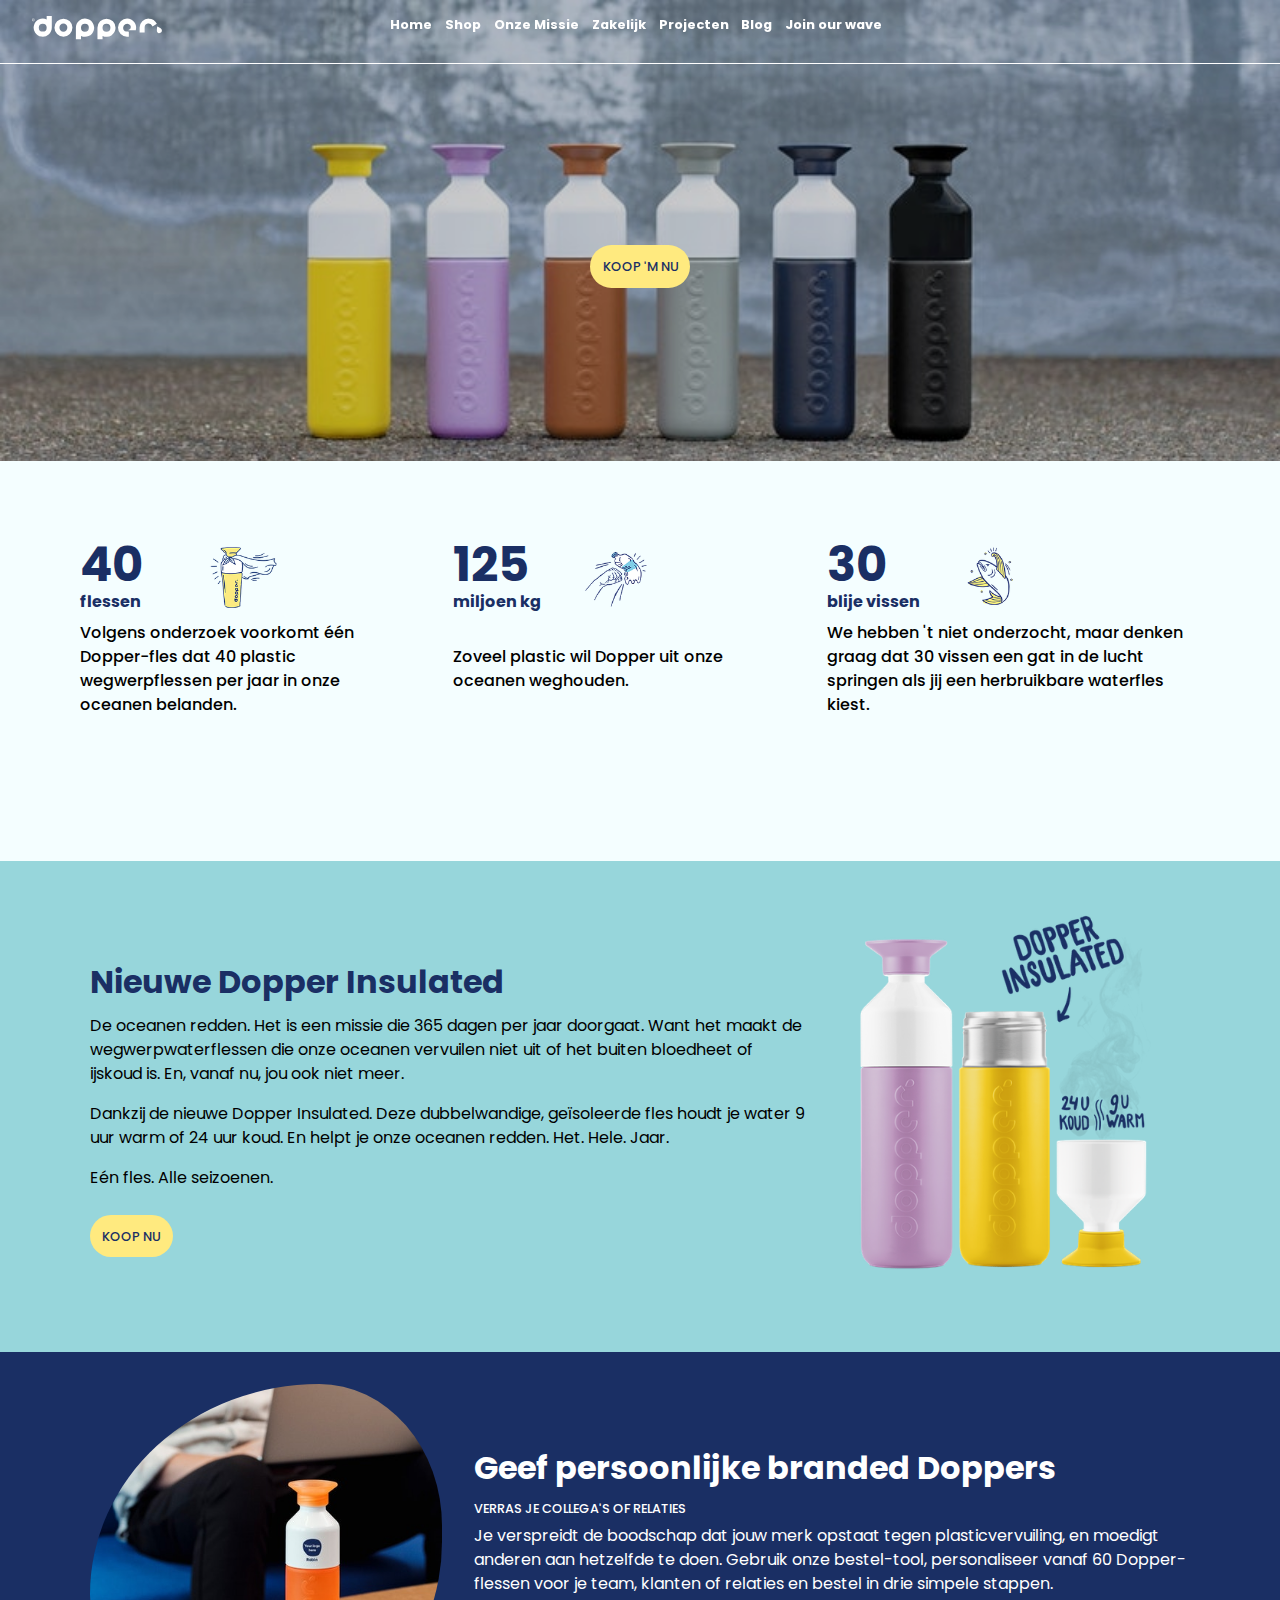
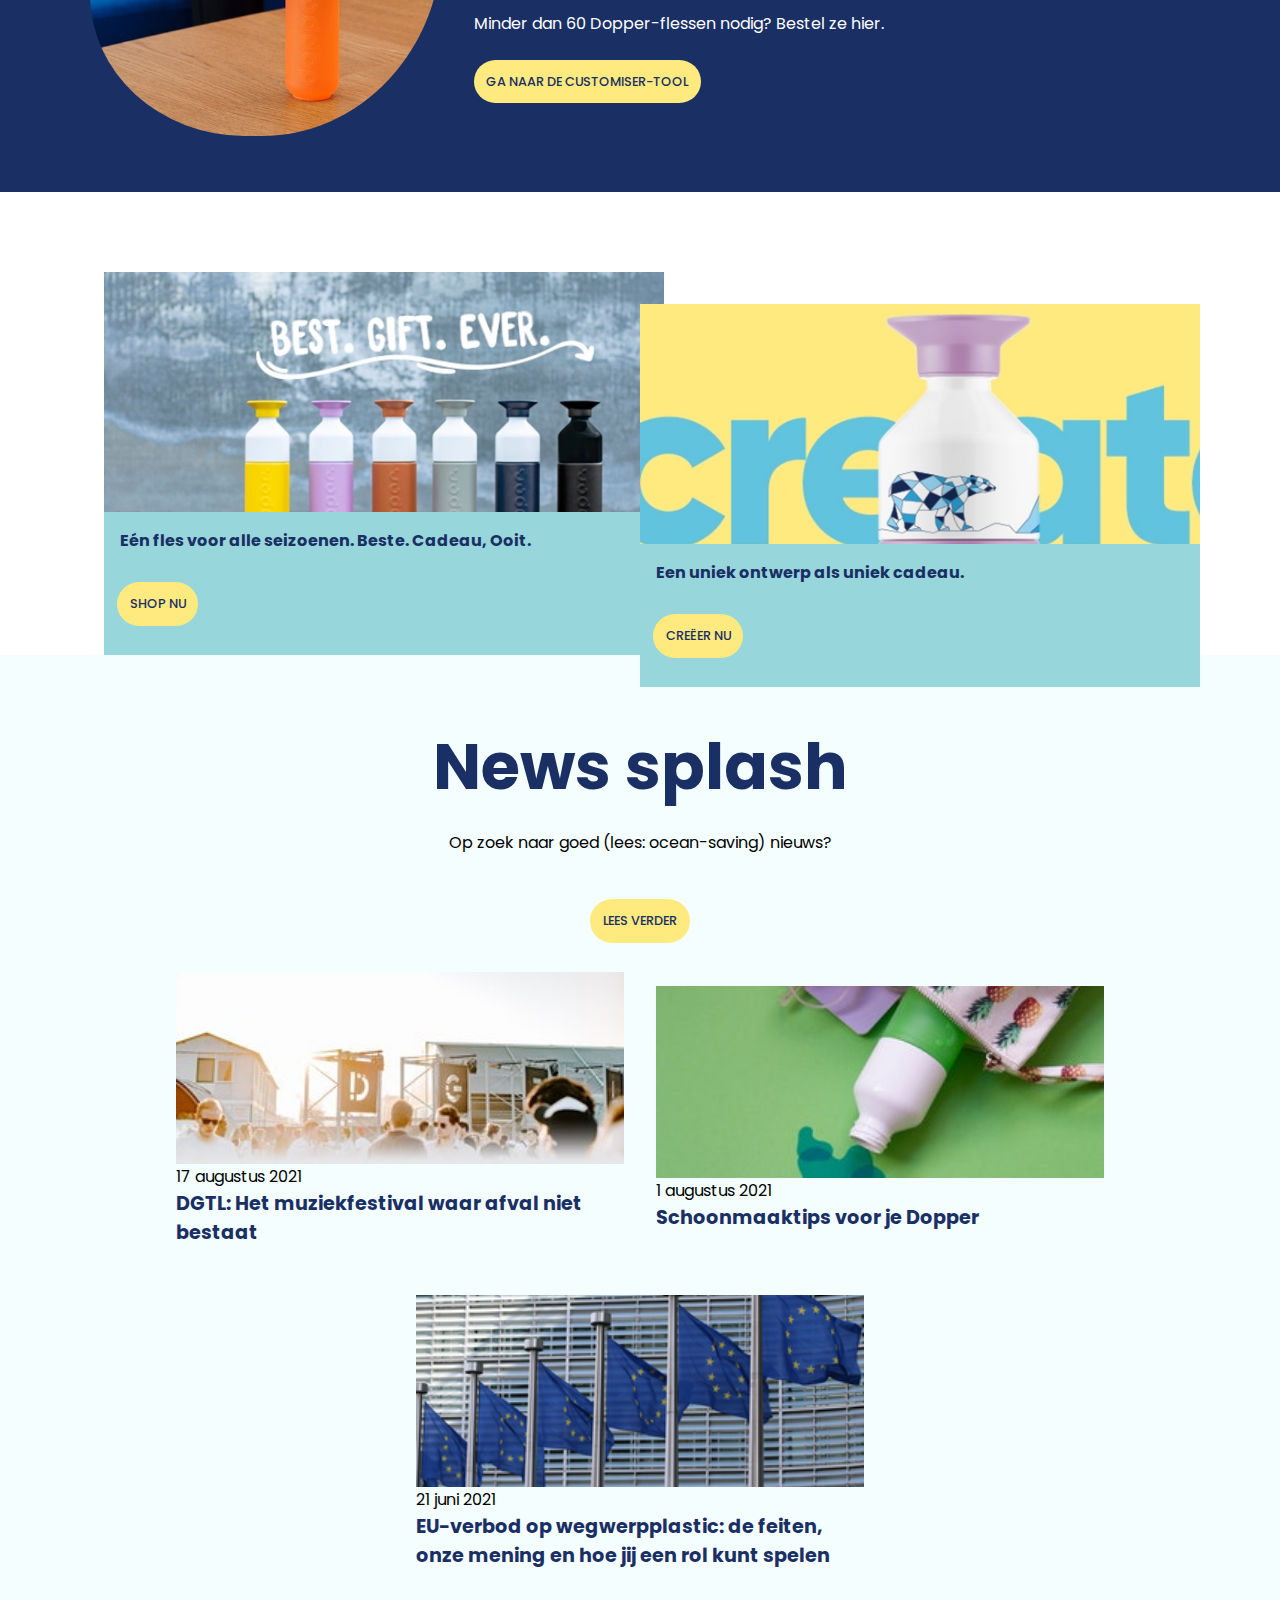
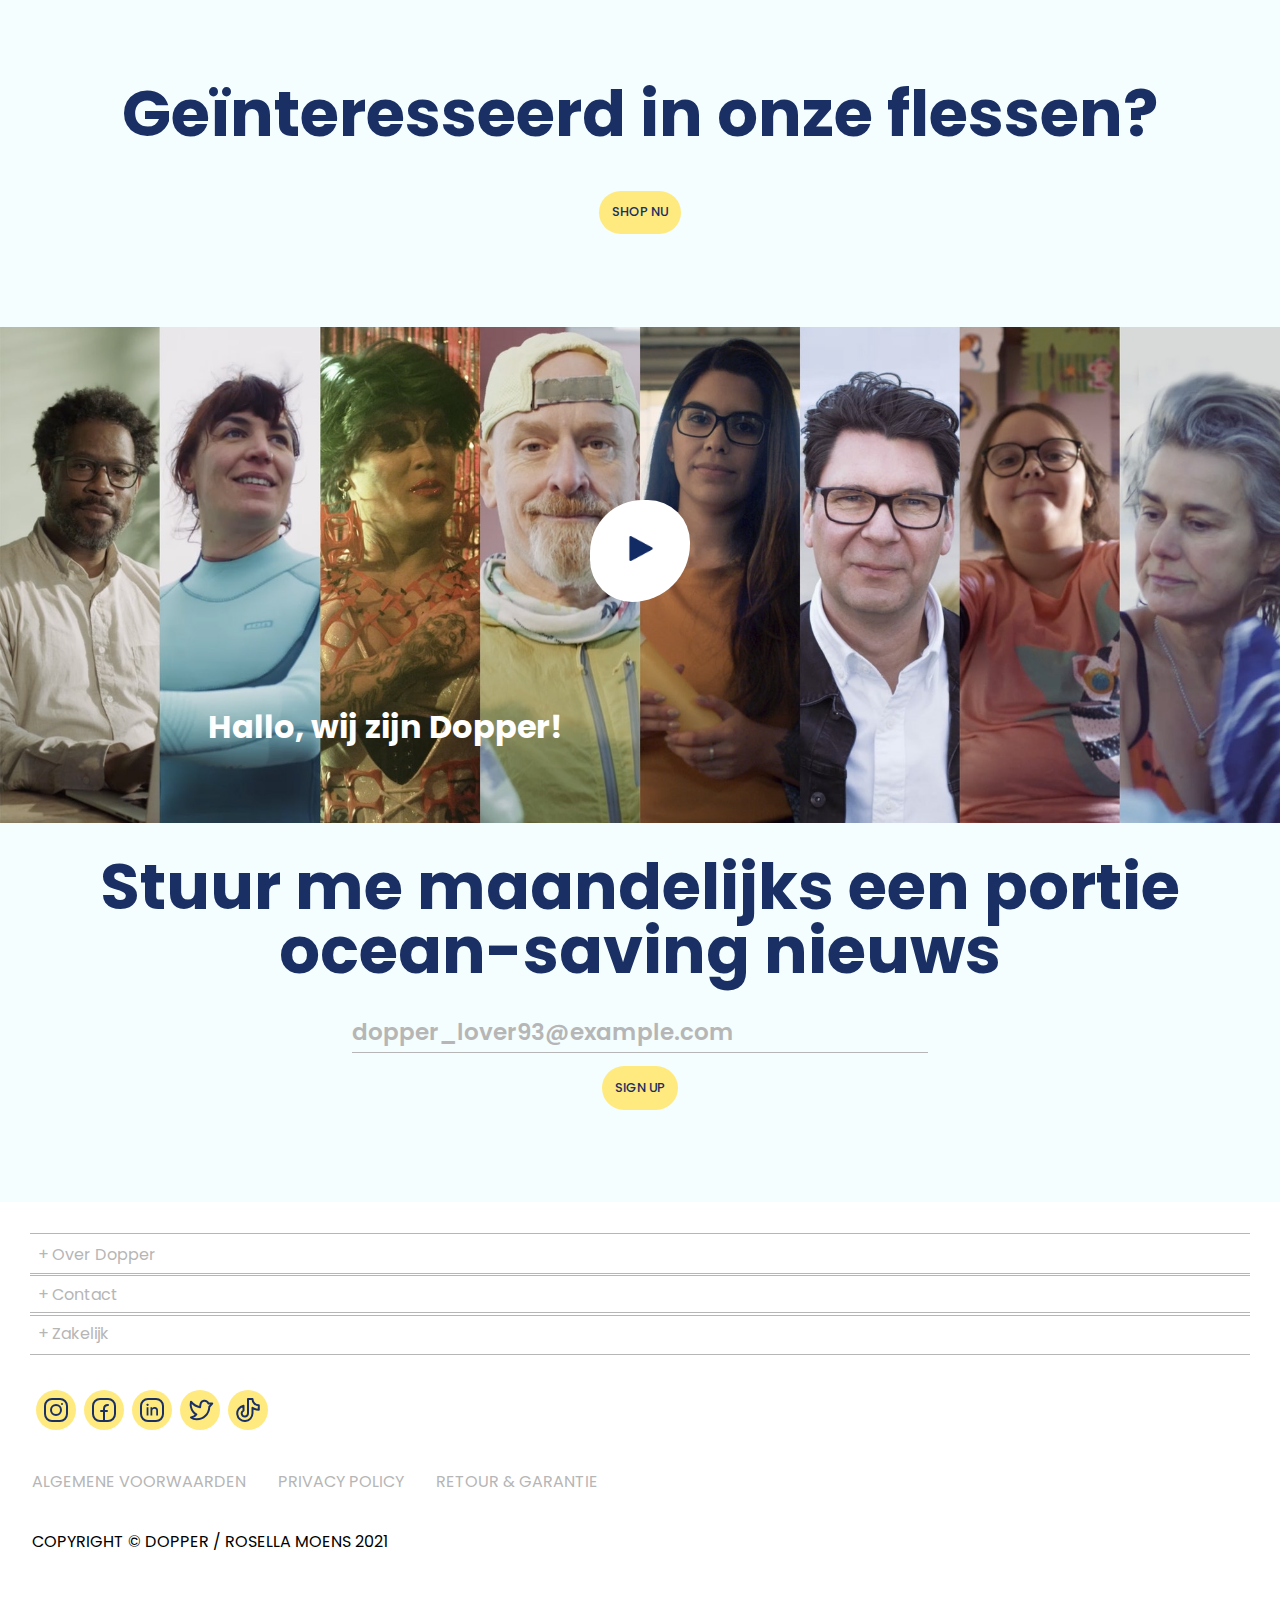
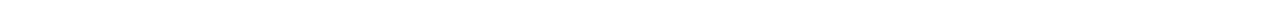
==== commit a9be4613: "Add files via upload" ====
--- a/index.html
+++ b/index.html
@@ -18,7 +18,7 @@
 <body>
 	<header>
 		<section>
-			<img src="./images/dopperwit.svg" alt="Dopper logo wit"> <!-- Logo -->
+			<a href="./index.html"><img src="./images/dopperwit.svg" alt="Dopper logo wit"></a> <!-- Logo -->
 			<button><img src="./images/menu.png" alt="Hamburger menu"></button> <!-- Menu icon -->
 		</section>
 		<!-- Navigation -->
--- a/styles/style.css
+++ b/styles/style.css
@@ -186,7 +186,7 @@
   border-bottom: .1em solid var(--brand-color-lightgray);
 }
 
-header section:first-of-type > img { /* Dopper logo */
+header section:first-of-type a img { /* Dopper logo */
   height: 1.5em;
   width: auto;
 }
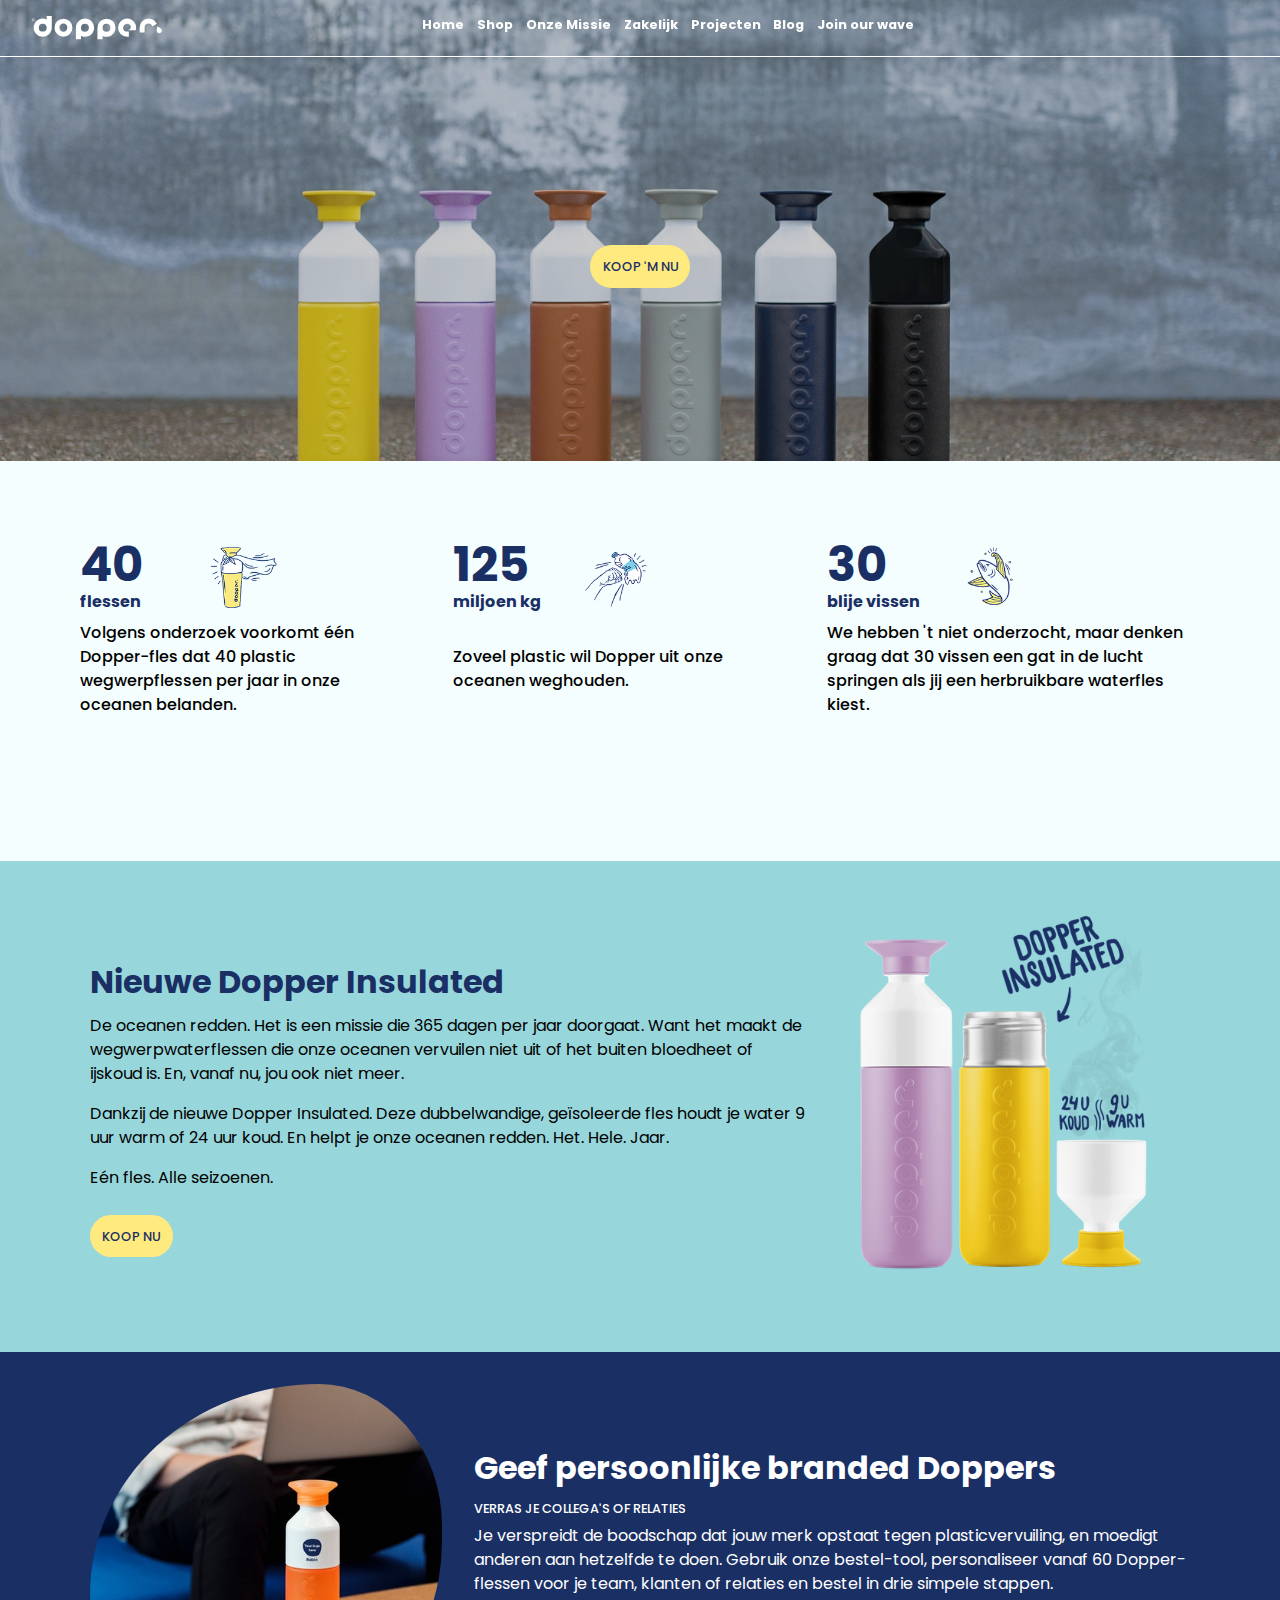
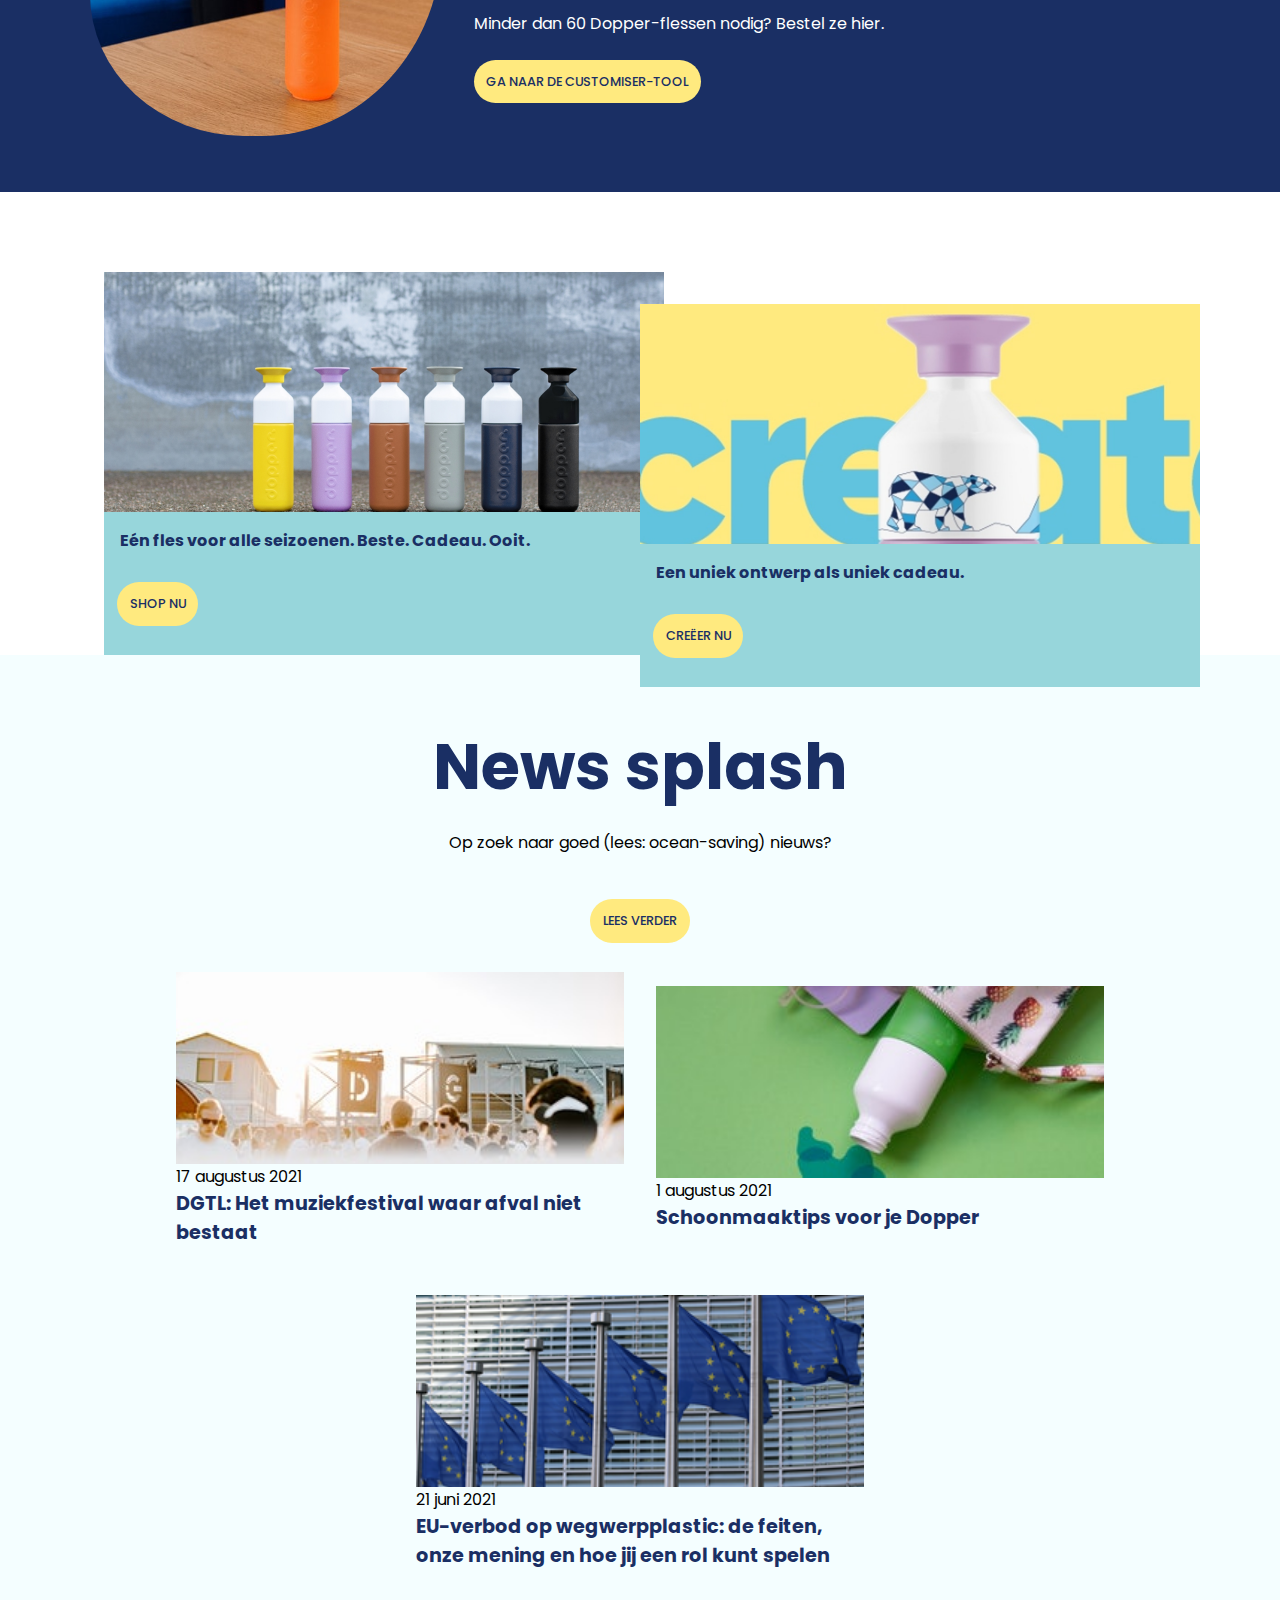
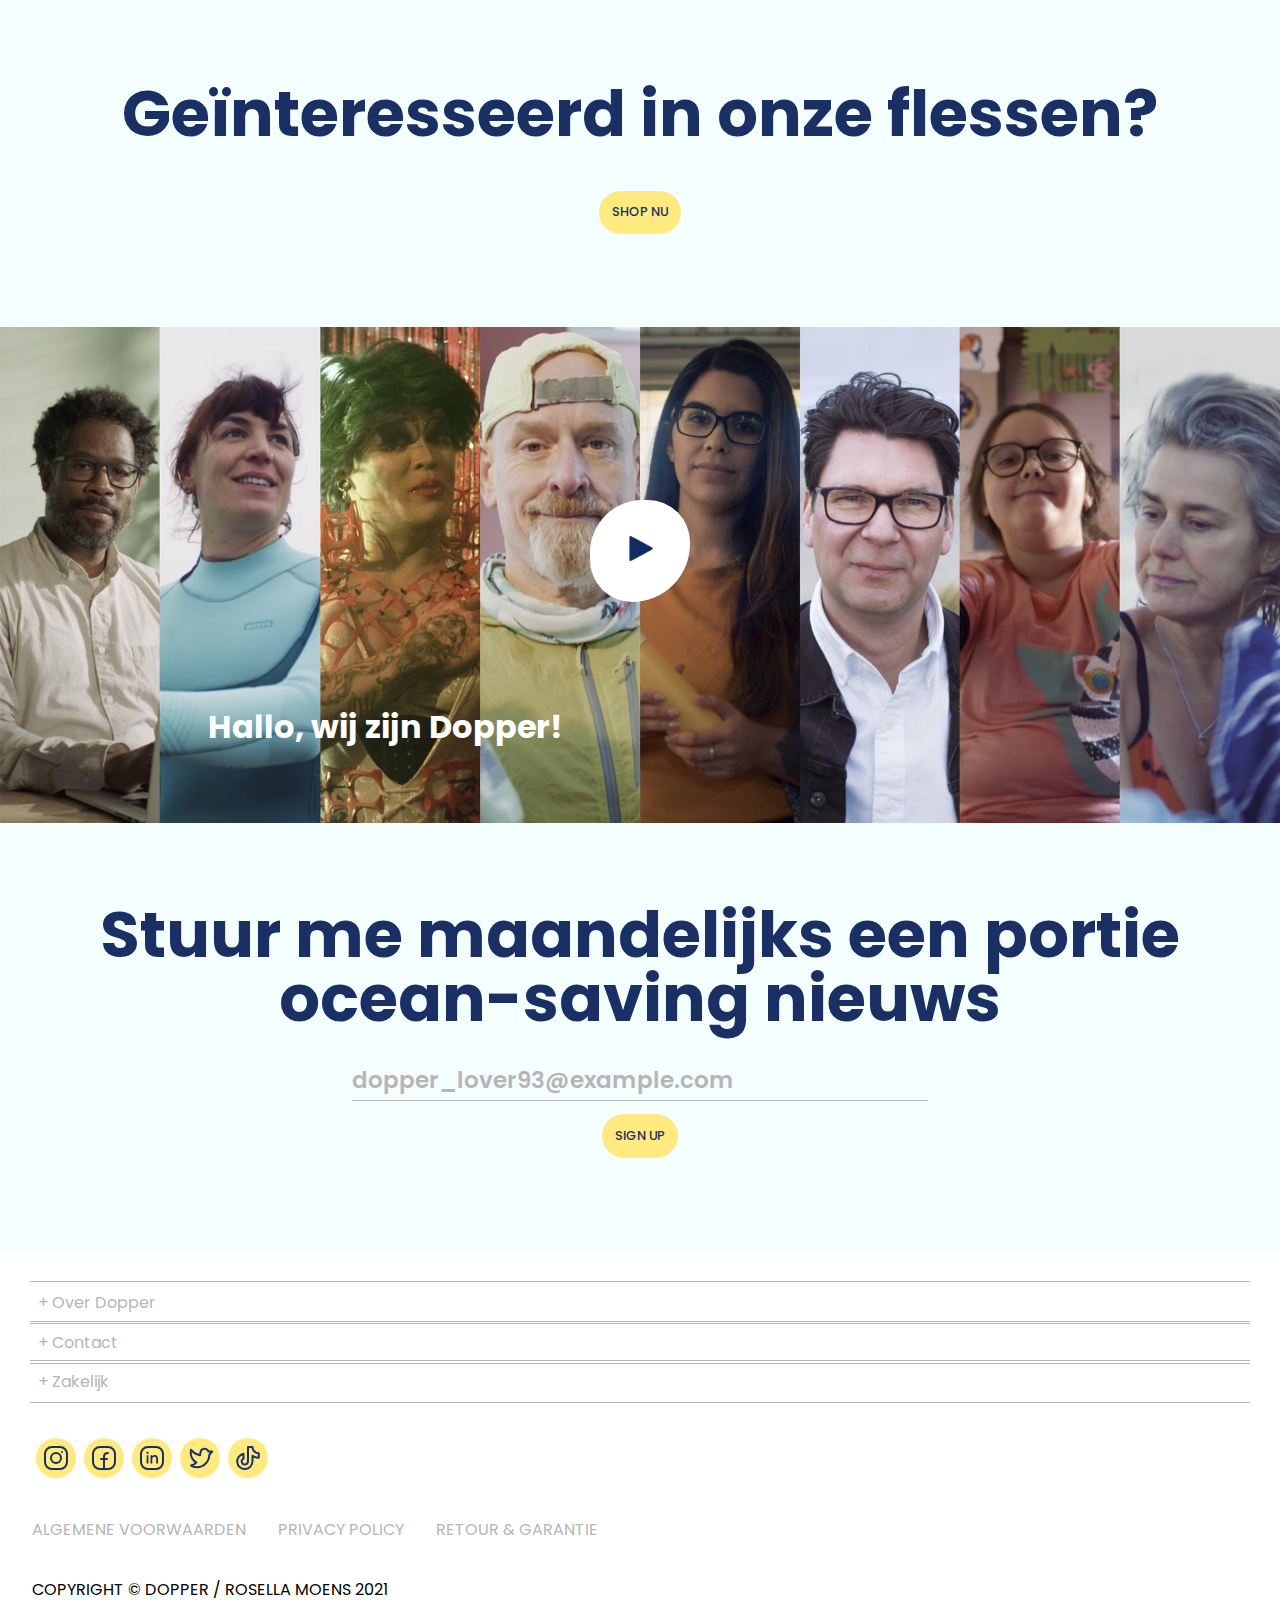
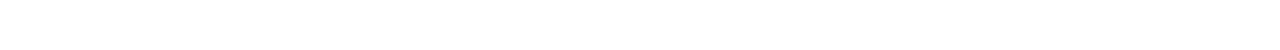
==== commit 5c88937b: "Add files via upload" ====
--- a/index.html
+++ b/index.html
@@ -15,7 +15,7 @@
 	<link rel="icon" type="image/svg+xml" href="images/dopper-favicon.png">
 </head>
 
-<body>
+<body class="home">
 	<header>
 		<section>
 			<a href="./index.html"><img src="./images/dopperwit.svg" alt="Dopper logo wit"></a> <!-- Logo -->
@@ -97,7 +97,7 @@
 		<!-- Featured cards extra -->
 		<section> <!-- Section 3 -->
 			<article>
-				<h3>Eén fles voor alle seizoenen. Beste. Cadeau, Ooit.</h3>
+				<h3>Eén fles voor alle seizoenen. Beste. Cadeau. Ooit.</h3>
 				<img src="./images/best-gift-ever.jpg" alt="Selectie doppers als cadeau">
 				<a href="#">Shop nu</a>
 			</article>
--- a/styles/style.css
+++ b/styles/style.css
@@ -177,13 +177,19 @@
   align-items: center;
 
   background-color: transparent;
-  border-bottom: .1em solid var(--brand-color-white);
+  border-bottom: .04em solid var(--brand-color-white);
   
 }
 
 header section:first-of-type.scrollHeader { /* when scrolling, add .scrollHeader class (see JS) */
   background-color: var(--brand-color-white);
   border-bottom: .1em solid var(--brand-color-lightgray);
+}
+
+header section:first-of-type a {
+  display: flex;
+  align-items: center;
+  justify-content: center;
 }
 
 header section:first-of-type a img { /* Dopper logo */
@@ -685,7 +691,7 @@
   font-weight: 600;
 
   background-color: var(--brand-color-teal);
-  transition: .5s ease-in-out;
+  transition: .3s ease-in-out;
 }
 
 /* fifth section in main (home page): 'geinteresseerd in onze flessen?' */ 
@@ -746,7 +752,7 @@
 
 /* seventh section in main (home page): newsletter signup */ 
 main section:nth-of-type(7) {
-  padding-top: 2em;
+  padding-top: 5em;
 
   background-color: var(--brand-color-lightblue);
 }
@@ -1154,6 +1160,10 @@
     display: none;
   }
 
+  header nav {
+    position: relative;
+  }
+
   header nav ul { /* restyle the ul for min-width = 768px and beyond */
     display: flex;
     flex-direction: row; /* all li in a row */
@@ -1163,7 +1173,7 @@
     padding: 0;
 
     position: fixed; /* fix nav to the top */
-    left: calc(55% / 2);
+    left: calc(65vw / 2);
     top: initial;
     bottom: initial;
     right: initial;
@@ -1423,10 +1433,10 @@
     padding: 1em 2em;
   }
 
-  header nav ul {
+  /* header nav ul {
     left: calc(60% / 2);
 
-  }
+  } */
 
 
 
